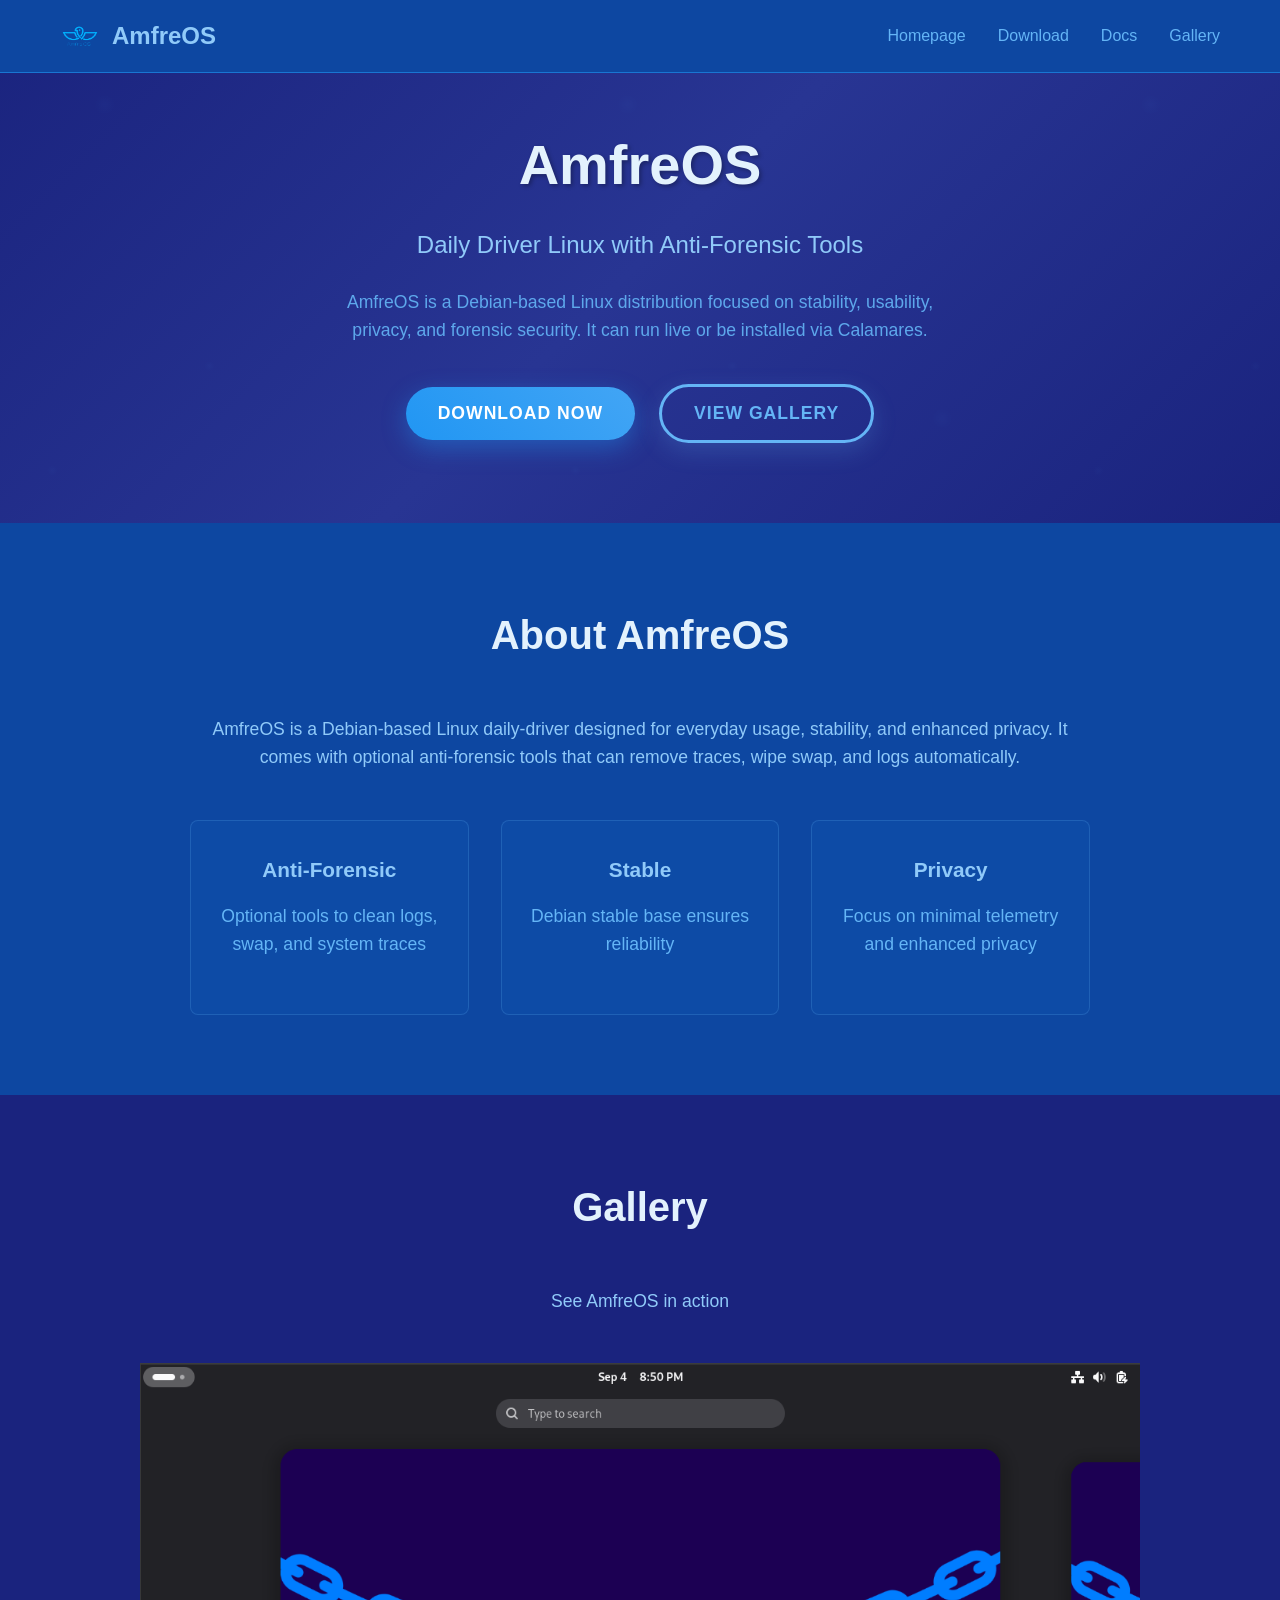
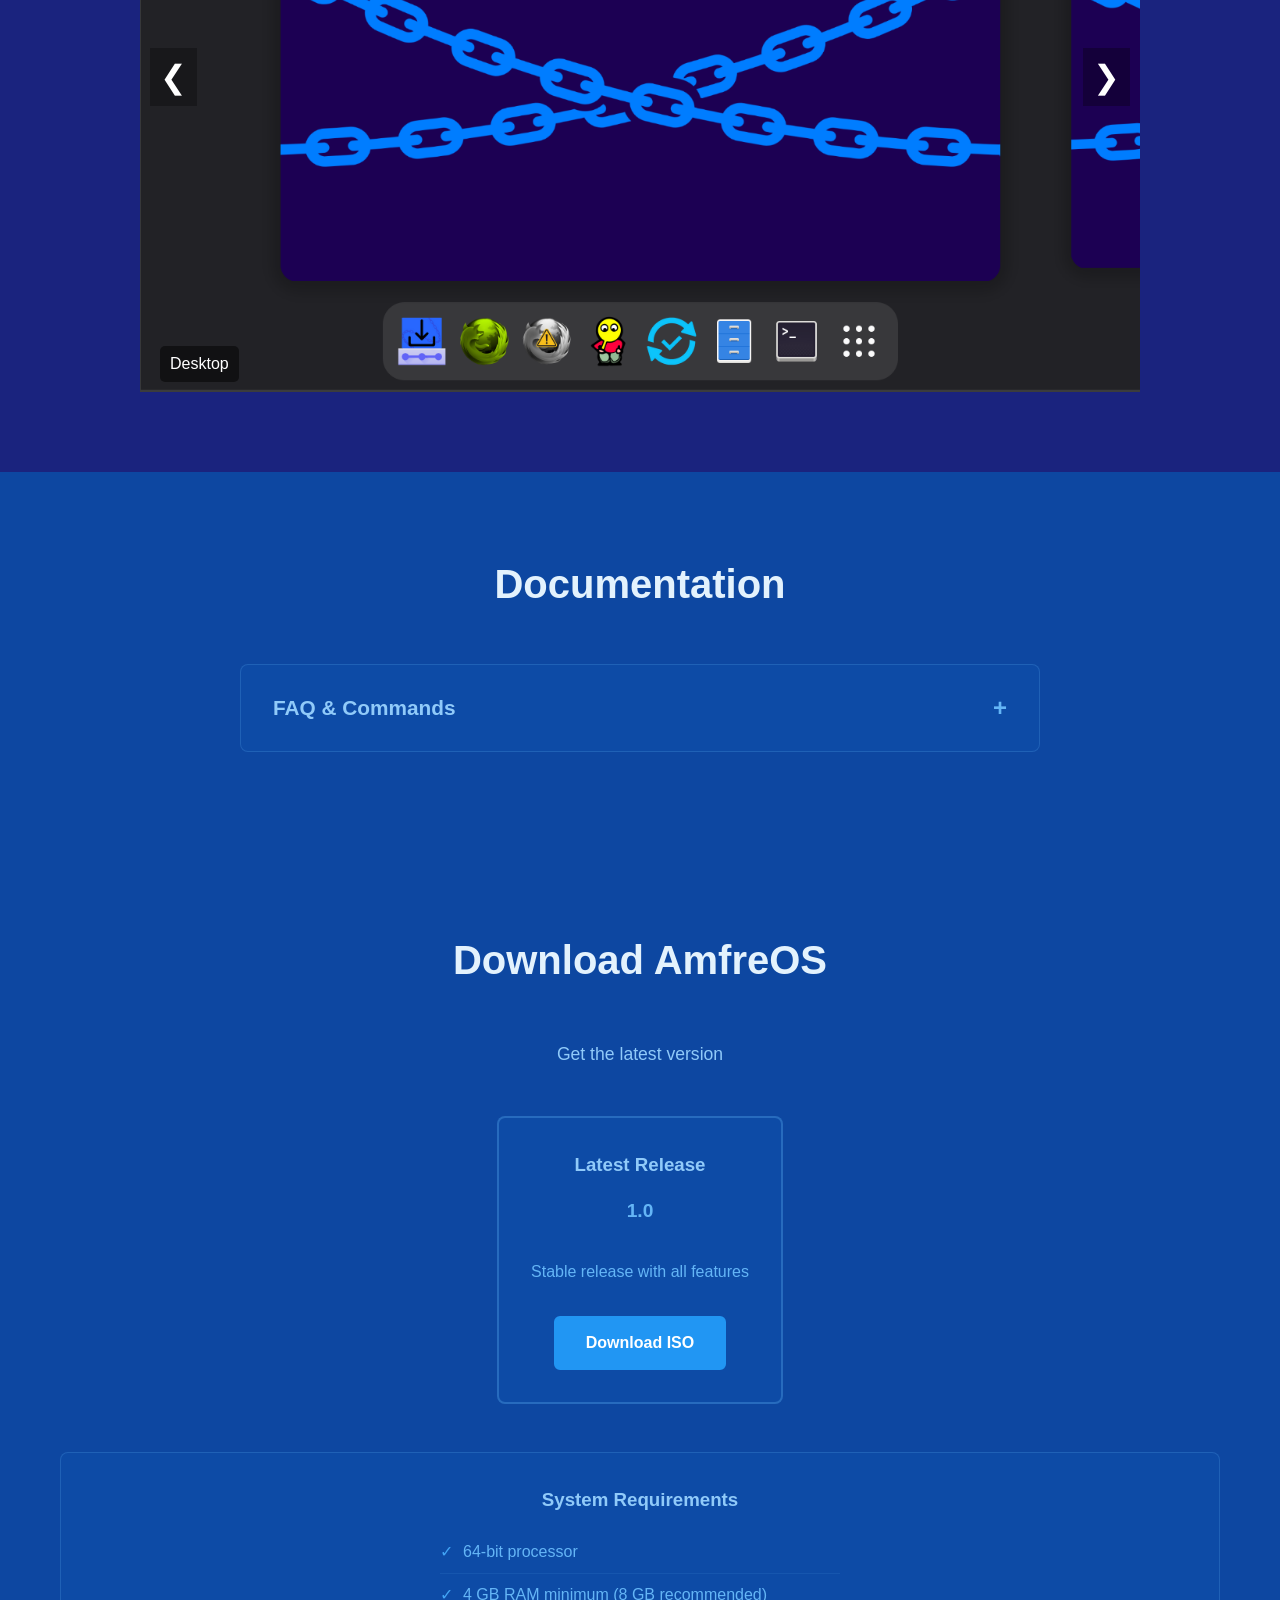
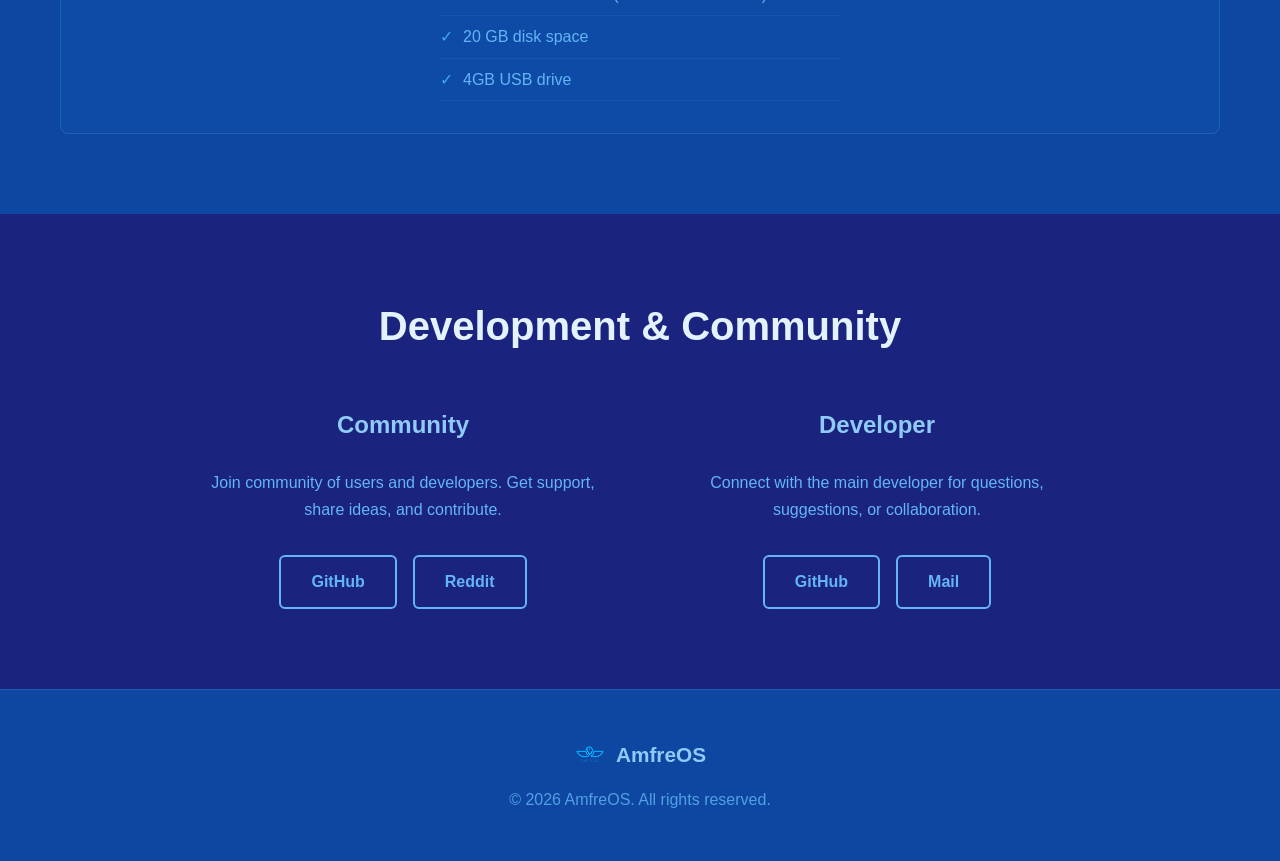
==== index.html @ 901f2a71 "Add files via upload" ====
<!DOCTYPE html>
<html lang="en">
<head>
    <meta charset="UTF-8">
    <meta name="viewport" content="width=device-width, initial-scale=1.0">
    <title>AmfreOS - Daily Driver Linux</title>
    <link rel="stylesheet" href="style.css">
    <link rel="icon" href="Assets/logo.png" type="image/png">
    <style>
        /* Slider gallery styles */
        .slider-container {
            position: relative;
            max-width: 1000px;
            margin: 0 auto;
            overflow: hidden;
        }
        .slides {
            display: flex;
            transition: transform 0.5s ease-in-out;
        }
        .slide {
            min-width: 100%;
            box-sizing: border-box;
            position: relative;
        }
        .slide img {
            width: 100%;
            display: block;
        }
        .slide-caption {
            position: absolute;
            bottom: 10px;
            left: 20px;
            color: #fff;
            background-color: rgba(0,0,0,0.5);
            padding: 5px 10px;
            border-radius: 5px;
        }
        .slider-arrow {
            position: absolute;
            top: 50%;
            transform: translateY(-50%);
            font-size: 2em;
            color: #fff;
            background-color: rgba(0,0,0,0.3);
            border: none;
            cursor: pointer;
            padding: 10px;
            z-index: 10;
        }
        .slider-arrow.left {
            left: 10px;
        }
        .slider-arrow.right {
            right: 10px;
        }

        /* Commands copy buttons */
        .command-container {
            display: flex;
            align-items: center;
            margin: 5px 0;
        }
        .command-container button {
            margin-left: 10px;
            padding: 5px 10px;
            cursor: pointer;
        }

        /* Center download button */
        .download-options {
            display: flex;
            justify-content: center;
            flex-wrap: wrap;
            gap: 20px;
        }
    </style>
</head>
<body>
    <!-- Navigation -->
    <nav class="navbar">
        <div class="nav-container">
            <div class="nav-logo">
                <img src="Assets/logo.png" alt="AmfreOS Logo">
                <span>AmfreOS</span>
            </div>
            <button class="menu-toggle" onclick="toggleMobileMenu()">
                <span></span>
                <span></span>
                <span></span>
            </button>
            <ul class="nav-menu">
                <li class="nav-item"><a href="#home" class="nav-link">Homepage</a></li>
                <li class="nav-item"><a href="#download" class="nav-link">Download</a></li>
                <li class="nav-item"><a href="#docs" class="nav-link">Docs</a></li>
                <li class="nav-item"><a href="#gallery" class="nav-link">Gallery</a></li>
            </ul>
        </div>
    </nav>

    <!-- Hero Section -->
    <section id="home" class="hero">
        <div class="container">
            <h1 class="hero-title">AmfreOS</h1>
            <p class="hero-subtitle">Daily Driver Linux with Anti-Forensic Tools</p>
            <p class="hero-description">
                AmfreOS is a Debian-based Linux distribution focused on stability, usability, privacy, and forensic security. 
                It can run live or be installed via Calamares.
            </p>
            <div class="hero-buttons">
                <button class="download-btn" onclick="scrollToSection('download')">Download Now</button>
                <button class="gallery-btn" onclick="scrollToSection('gallery')">View Gallery</button>
            </div>
        </div>
    </section>

    <!-- About Section -->
    <section id="about" class="about">
        <div class="container">
            <h2>About AmfreOS</h2>
            <div class="about-content">
                <div class="about-text">
                    <p>
                        AmfreOS is a Debian-based Linux daily-driver designed for everyday usage, stability, and enhanced privacy. 
                        It comes with optional anti-forensic tools that can remove traces, wipe swap, and logs automatically.
                    </p>
                    <div class="features">
                        <div class="feature"><h3>Anti-Forensic</h3><p>Optional tools to clean logs, swap, and system traces</p></div>
                        <div class="feature"><h3>Stable</h3><p>Debian stable base ensures reliability</p></div>
                        <div class="feature"><h3>Privacy</h3><p>Focus on minimal telemetry and enhanced privacy</p></div>
                    </div>
                </div>
            </div>
        </div>
    </section>

    <!-- Gallery Section -->
    <section id="gallery" class="gallery">
        <div class="container">
            <h2>Gallery</h2>
            <p class="gallery-description">See AmfreOS in action</p>
            <div class="slider-container">
                <div class="slides" id="slides">
                    <div class="slide"><img src="Assets/1.png" alt="Desktop"><div class="slide-caption">Desktop</div></div>
                    <div class="slide"><img src="Assets/2.png" alt="Terminal"><div class="slide-caption">Terminal</div></div>
                    <div class="slide"><img src="Assets/3.png" alt="Calamares Installer"><div class="slide-caption">Installer</div></div>
                    <div class="slide"><img src="Assets/4.png" alt="Apps"><div class="slide-caption">Applications</div></div>
                    <div class="slide"><img src="Assets/5.png" alt="Settings"><div class="slide-caption">Settings</div></div>
                </div>
                <button class="slider-arrow left" onclick="prevSlide()">&#10094;</button>
                <button class="slider-arrow right" onclick="nextSlide()">&#10095;</button>
            </div>
        </div>
    </section>

    <!-- Docs Section -->
    <section id="docs" class="docs">
        <div class="container">
            <h2>Documentation</h2>
            <div class="docs-content">
                <div class="doc-item">
                    <div class="doc-header" onclick="toggleDoc('faq')">
                        <h3>FAQ & Commands</h3>
                        <span class="doc-toggle">+</span>
                    </div>
                    <div class="doc-content" id="faq">
                        <p><strong>Q: What is AmfreOS?</strong></p>
                        <p>A: AmfreOS is a Debian-based daily-driver Linux distribution focused on stability, usability, and privacy.</p>

                        <p><strong>Q: Is AmfreOS suitable for beginners?</strong></p>
                        <p>A: Yes. It works out of the box and follows standard Debian workflows.</p>

                        <p><strong>Q: Does AmfreOS include anti-forensic tools?</strong></p>
                        <p>A: Yes, optional tools are included to clean logs, wipe swap, and reduce system traces.</p>

                        <p><strong>Q: Is AmfreOS open source?</strong></p>
                        <p>A: Yes. It is built entirely on open-source software.</p>

                        <h3>AmfreOS Commands</h3>
                        <p>Use these commands to quickly manage your system:</p>

                        <div class="command-container">
                            <code>sudo install-update</code>
                            <button onclick="copyCommand('sudo install-update')">Copy</button>
                        </div>
                        <div class="command-container">
                            <code>sudo install-change-dns</code>
                            <button onclick="copyCommand('sudo install-change-dns')">Copy</button>
                        </div>
                        <div class="command-container">
                            <code>sudo install-flatpak</code>
                            <button onclick="copyCommand('sudo install-flatpak')">Copy</button>
                        </div>
                        <div class="command-container">
                            <code>sudo install-steam</code>
                            <button onclick="copyCommand('sudo install-steam')">Copy</button>
                        </div>
                        <div class="command-container">
                            <code>sudo install-brave</code>
                            <button onclick="copyCommand('sudo install-brave')">Copy</button>
                        </div>
                        <div class="command-container">
                            <code>sudo install-vscode</code>
                            <button onclick="copyCommand('sudo install-vscode')">Copy</button>
                        </div>
                        <div class="command-container">
                            <code>sudo install-vibecoding</code>
                            <button onclick="copyCommand('sudo install-vibecoding')">Copy</button>
                        </div>
                        <div class="command-container">
                            <code>sudo install-officesuite</code>
                            <button onclick="copyCommand('sudo install-officesuite')">Copy</button>
                        </div>
                        <div class="command-container">
                            <code>sudo install-editor</code>
                            <button onclick="copyCommand('sudo install-editor')">Copy</button>
                        </div>
                        <div class="command-container">
                            <code>sudo install-producer</code>
                            <button onclick="copyCommand('sudo install-producer')">Copy</button>
                        </div>
                        <div class="command-container">
                            <code>sudo install-davinci-resolve</code>
                            <button onclick="copyCommand('sudo install-davinci-resolve')">Copy</button>
                        </div>
                        <div class="command-container">
                            <code>sudo install-printers</code>
                            <button onclick="copyCommand('sudo install-printers')">Copy</button>
                        </div>
                        <div class="command-container">
                            <code>sudo install-winff</code>
                            <button onclick="copyCommand('sudo install-winff')">Copy</button>
                        </div>
                        <div class="command-container">
                            <code>sudo install-liquorix</code>
                            <button onclick="copyCommand('sudo install-liquorix')">Copy</button>
                        </div>
                        <div class="command-container">
                            <code>sudo zram-settings</code>
                            <button onclick="copyCommand('sudo zram-settings')">Copy</button>
                        </div>
                        <div class="command-container">
                            <code>sudo install-ollama</code>
                            <button onclick="copyCommand('sudo install-ollama')">Copy</button>
                        </div>
                        <div class="command-container">
                            <code>sudo net-info</code>
                            <button onclick="copyCommand('sudo net-info')">Copy</button>
                        </div>
                        <div class="command-container">
                            <code>amfre-fetch</code>
                            <button onclick="copyCommand('amfre-fetch')">Copy</button>
                        </div>
                    </div>
                </div>
            </div>
        </div>
    </section>

    <!-- Download Section -->
    <section id="download" class="download">
        <div class="container">
            <h2>Download AmfreOS</h2>
            <p class="download-description">Get the latest version</p>
            <div class="download-options">
                <div class="download-card">
                    <h3>Latest Release</h3>
                    <p class="version">1.0</p>
                    <p>Stable release with all features</p>
                    <a href="https://sourceforge.net/projects/amfreos/" target="_blank" class="btn btn-primary">Download ISO</a>
                </div>
            </div>
            <div class="system-requirements">
                <h3>System Requirements</h3>
                <ul>
                    <li>64-bit processor</li>
                    <li>4 GB RAM minimum (8 GB recommended)</li>
                    <li>20 GB disk space</li>
                    <li>4GB USB drive</li>
                </ul>
            </div>
        </div>
    </section>

    <!-- Developer Section -->
    <section id="developer" class="developer">
        <div class="container">
            <h2>Development & Community</h2>
            <div class="dev-content">
                <div class="dev-info">
                    <h3>Community</h3>
                    <p>Join community of users and developers. Get support, share ideas, and contribute.</p>
                    <div class="dev-links">
                        <a href="https://github.com/AmfreOS" target="_blank" class="btn btn-secondary">GitHub</a>
                        <a href="https://www.reddit.com/r/linux" target="_blank" class="btn btn-secondary">Reddit</a>
                    </div>
                </div>
                <div class="dev-info">
                    <h3>Developer</h3>
                    <p>Connect with the main developer for questions, suggestions, or collaboration.</p>
                    <div class="dev-links">
                        <a href="https://github.com/root0emir" target="_blank" class="btn btn-secondary">GitHub</a>
                        <a href="mailto:root0emir@protonmail.com" class="btn btn-secondary">Mail</a>
                    </div>
                </div>
            </div>
        </div>
    </section>

    <!-- Footer -->
    <footer class="footer">
        <div class="container">
            <div class="footer-content">
                <div class="footer-logo">
                    <img src="Assets/logo.png" alt="AmfreOS Logo">
                    <span>AmfreOS</span>
                </div>
                <p>&copy; 2026 AmfreOS. All rights reserved.</p>
            </div>
        </div>
    </footer>

    <!-- Scripts -->
    <script>
        // Smooth scrolling
        function scrollToSection(sectionId) {
            const section = document.getElementById(sectionId);
            if (section) {
                const navbar = document.querySelector('.navbar');
                const navbarHeight = navbar ? navbar.offsetHeight : 80;
                const targetPosition = section.offsetTop - navbarHeight - 10;
                window.scrollTo({top: targetPosition, behavior: 'smooth'});
            }
        }

        // Mobile menu toggle
        function toggleMobileMenu() {
            const navMenu = document.querySelector('.nav-menu');
            const menuToggle = document.querySelector('.menu-toggle');
            navMenu.classList.toggle('active');
            menuToggle.classList.toggle('active');
        }

        // Documentation toggle
        function toggleDoc(docId) {
            const content = document.getElementById(docId);
            const toggle = content.previousElementSibling.querySelector('.doc-toggle');
            if (content.style.display === 'block') {
                content.style.display = 'none';
                toggle.textContent = '+';
            } else {
                content.style.display = 'block';
                toggle.textContent = '-';
            }
        }

        // Copy commands
        function copyCommand(cmd) {
            navigator.clipboard.writeText(cmd).then(() => {
                alert(`Copied: ${cmd}`);
            });
        }

        // Slider gallery
        let currentSlide = 0;
        const slides = document.getElementById('slides');
        const totalSlides = slides.children.length;

        function showSlide(index) {
            slides.style.transform = `translateX(-${index * 100}%)`;
        }
        function nextSlide() {
            currentSlide = (currentSlide + 1) % totalSlides;
            showSlide(currentSlide);
        }
        function prevSlide() {
            currentSlide = (currentSlide - 1 + totalSlides) % totalSlides;
            showSlide(currentSlide);
        }

        // Auto slide every 5s
        setInterval(nextSlide, 5000);
    </script>
</body>
</html>
---- style.css ----
/* Reset and Base Styles */
* {
    margin: 0;
    padding: 0;
    box-sizing: border-box;
}

body {
    font-family: 'Segoe UI', Tahoma, Geneva, Verdana, sans-serif;
    background-color: #1a237e;
    color: #64b5f6;
    line-height: 1.6;
    overflow-x: hidden;
}

.container {
    max-width: 1200px;
    margin: 0 auto;
    padding: 0 20px;
}

/* Navigation */
.navbar {
    background-color: #0d47a1;
    padding: 1rem 0;
    position: fixed;
    top: 0;
    width: 100%;
    z-index: 1000;
    backdrop-filter: blur(10px);
    border-bottom: 1px solid #1976d2;
}

.nav-container {
    max-width: 1200px;
    margin: 0 auto;
    display: flex;
    justify-content: space-between;
    align-items: center;
    padding: 0 20px;
}

.nav-logo {
    display: flex;
    align-items: center;
    font-size: 1.5rem;
    font-weight: 600;
    color: #90caf9;
}

.nav-logo img {
    height: 40px;
    width: 40px;
    margin-right: 12px;
}

.nav-menu {
    display: flex;
    list-style: none;
    gap: 2rem;
}

/* Mobile Menu Toggle */
.menu-toggle {
    display: none;
    flex-direction: column;
    cursor: pointer;
    background: none;
    border: none;
    padding: 5px;
}

.menu-toggle span {
    width: 25px;
    height: 3px;
    background-color: #64b5f6;
    margin: 3px 0;
    transition: 0.3s;
    border-radius: 2px;
}

.menu-toggle.active span:nth-child(1) {
    transform: rotate(-45deg) translate(-5px, 6px);
}

.menu-toggle.active span:nth-child(2) {
    opacity: 0;
}

.menu-toggle.active span:nth-child(3) {
    transform: rotate(45deg) translate(-5px, -6px);
}

.nav-link {
    color: #64b5f6;
    text-decoration: none;
    font-weight: 500;
    transition: color 0.3s ease;
    position: relative;
}

.nav-link:hover {
    color: #90caf9;
}

.nav-link::after {
    content: '';
    position: absolute;
    width: 0;
    height: 2px;
    bottom: -5px;
    left: 0;
    background-color: #42a5f5;
    transition: width 0.3s ease;
}

.nav-link:hover::after {
    width: 100%;
}

/* Hero Section */
.hero {
    background: linear-gradient(135deg, #1a237e 0%, #283593 50%, #1a237e 100%);
    padding: 120px 0 80px;
    text-align: center;
    position: relative;
}

.hero::before {
    content: '';
    position: absolute;
    top: 0;
    left: 0;
    right: 0;
    bottom: 0;
    background: url('data:image/svg+xml,<svg xmlns="http://www.w3.org/2000/svg" viewBox="0 0 100 100"><defs><radialGradient id="a"><stop offset="0%" stop-color="%2342a5f5" stop-opacity="0.1"/><stop offset="100%" stop-color="%2342a5f5" stop-opacity="0"/></radialGradient></defs><circle cx="20" cy="20" r="2" fill="url(%23a)"/><circle cx="80" cy="80" r="2" fill="url(%23a)"/><circle cx="40" cy="70" r="1" fill="url(%23a)"/><circle cx="90" cy="10" r="1" fill="url(%23a)"/><circle cx="10" cy="90" r="1" fill="url(%23a)"/></svg>');
    opacity: 0.3;
}

.hero-title {
    font-size: 3.5rem;
    font-weight: 700;
    margin-bottom: 1rem;
    color: #e3f2fd;
    text-shadow: 2px 2px 4px rgba(0,0,0,0.3);
}

.hero-subtitle {
    font-size: 1.5rem;
    font-weight: 300;
    margin-bottom: 1.5rem;
    color: #90caf9;
}

.hero-description {
    font-size: 1.1rem;
    max-width: 600px;
    margin: 0 auto 2rem;
    color: #64b5f6;
    opacity: 0.9;
}

.hero-buttons {
    display: flex;
    gap: 1.5rem;
    justify-content: center;
    align-items: center;
    margin-top: 2.5rem;
    flex-wrap: wrap;
}

/* New Hero Buttons */
.download-btn, .gallery-btn {
    display: inline-block;
    padding: 16px 32px;
    border: none;
    border-radius: 50px;
    font-size: 1.1rem;
    font-weight: 700;
    text-transform: uppercase;
    letter-spacing: 1px;
    cursor: pointer;
    transition: all 0.4s ease;
    position: relative;
    overflow: hidden;
    z-index: 1;
}

.download-btn {
    background: linear-gradient(45deg, #2196f3, #42a5f5);
    color: white;
    box-shadow: 0 8px 25px rgba(33, 150, 243, 0.4);
}

.download-btn::before {
    content: '';
    position: absolute;
    top: 0;
    left: -100%;
    width: 100%;
    height: 100%;
    background: linear-gradient(45deg, #1976d2, #2196f3);
    transition: left 0.4s ease;
    z-index: -1;
}

.download-btn:hover {
    transform: translateY(-4px);
    box-shadow: 0 12px 35px rgba(33, 150, 243, 0.6);
}

.download-btn:hover::before {
    left: 0;
}

.gallery-btn {
    background: transparent;
    color: #64b5f6;
    border: 3px solid #64b5f6;
    box-shadow: 0 8px 25px rgba(100, 181, 246, 0.2);
}

.gallery-btn::before {
    content: '';
    position: absolute;
    top: 0;
    left: -100%;
    width: 100%;
    height: 100%;
    background: #64b5f6;
    transition: left 0.4s ease;
    z-index: -1;
}

.gallery-btn:hover {
    color: #1a237e;
    transform: translateY(-4px);
    box-shadow: 0 12px 35px rgba(100, 181, 246, 0.4);
}

.gallery-btn:hover::before {
    left: 0;
}

/* Old button styles for other sections */
.btn {
    display: inline-block;
    padding: 12px 30px;
    text-decoration: none;
    border-radius: 6px;
    font-weight: 600;
    transition: all 0.3s ease;
    border: 2px solid transparent;
    cursor: pointer;
}

.btn-primary {
    background-color: #2196f3;
    color: white;
    border-color: #2196f3;
}

.btn-primary:hover {
    background-color: #1976d2;
    border-color: #1976d2;
    transform: translateY(-2px);
    box-shadow: 0 5px 15px rgba(33, 150, 243, 0.3);
}

.btn-secondary {
    background-color: transparent;
    color: #64b5f6;
    border-color: #64b5f6;
}

.btn-secondary:hover {
    background-color: #64b5f6;
    color: #1a237e;
    transform: translateY(-2px);
    box-shadow: 0 5px 15px rgba(100, 181, 246, 0.3);
}

/* Sections */
section {
    padding: 80px 0;
}

h2 {
    font-size: 2.5rem;
    text-align: center;
    margin-bottom: 3rem;
    color: #e3f2fd;
}

/* About Section */
.about {
    background-color: #0d47a1;
}

.about-content {
    max-width: 900px;
    margin: 0 auto;
}

.about-text p {
    font-size: 1.1rem;
    margin-bottom: 1.5rem;
    text-align: center;
    color: #90caf9;
}

.features {
    display: grid;
    grid-template-columns: repeat(auto-fit, minmax(250px, 1fr));
    gap: 2rem;
    margin-top: 3rem;
}

.feature {
    text-align: center;
    padding: 2rem 1rem;
    background-color: rgba(25, 118, 210, 0.1);
    border-radius: 8px;
    border: 1px solid rgba(100, 181, 246, 0.2);
}

.feature h3 {
    font-size: 1.3rem;
    margin-bottom: 1rem;
    color: #90caf9;
}

.feature p {
    color: #64b5f6;
}

/* Docs Section */
.docs {
    background-color: #0d47a1;
}

.docs-content {
    max-width: 800px;
    margin: 0 auto;
}

.doc-item {
    margin-bottom: 1rem;
    background-color: rgba(25, 118, 210, 0.1);
    border-radius: 8px;
    border: 1px solid rgba(100, 181, 246, 0.2);
    overflow: hidden;
}

.doc-header {
    display: flex;
    justify-content: space-between;
    align-items: center;
    padding: 1.5rem 2rem;
    cursor: pointer;
    transition: background-color 0.3s ease;
}

.doc-header:hover {
    background-color: rgba(25, 118, 210, 0.2);
}

.doc-header h3 {
    margin: 0;
    color: #90caf9;
    font-size: 1.3rem;
}

.doc-toggle {
    font-size: 1.5rem;
    color: #64b5f6;
    font-weight: bold;
    transition: transform 0.3s ease;
}

.doc-content {
    display: none;
    padding: 0 2rem 2rem 2rem;
    color: #64b5f6;
    line-height: 1.7;
}

.doc-content p {
    margin-bottom: 1rem;
}

.doc-content ul, .doc-content ol {
    margin: 1rem 0;
    padding-left: 2rem;
}

.doc-content li {
    margin-bottom: 0.5rem;
    color: #90caf9;
}

.doc-content strong {
    color: #e3f2fd;
}

/* Gallery Section */
.gallery {
    background-color: #1a237e;
}

.gallery-description {
    text-align: center;
    font-size: 1.1rem;
    color: #90caf9;
    margin-bottom: 3rem;
}

.gallery-grid {
    display: grid;
    grid-template-columns: repeat(auto-fit, minmax(300px, 1fr));
    gap: 2rem;
    max-width: 1000px;
    margin: 0 auto;
}

.gallery-item {
    position: relative;
    border-radius: 8px;
    overflow: hidden;
    cursor: pointer;
    transition: transform 0.3s ease;
    background-color: #0d47a1;
    border: 2px solid rgba(100, 181, 246, 0.3);
}

.gallery-item:hover {
    transform: translateY(-5px);
    box-shadow: 0 10px 30px rgba(66, 165, 245, 0.3);
}

.gallery-item img {
    width: 100%;
    height: 200px;
    object-fit: cover;
    transition: transform 0.3s ease;
}

.gallery-item:hover img {
    transform: scale(1.05);
}

.gallery-overlay {
    position: absolute;
    bottom: 0;
    left: 0;
    right: 0;
    background: linear-gradient(transparent, rgba(26, 35, 126, 0.9));
    color: #e3f2fd;
    padding: 20px;
    transform: translateY(100%);
    transition: transform 0.3s ease;
}

.gallery-item:hover .gallery-overlay {
    transform: translateY(0);
}

.gallery-placeholder {
    display: flex;
    align-items: center;
    justify-content: center;
    height: 200px;
    background: linear-gradient(135deg, #0d47a1, #1976d2);
    border: 2px dashed rgba(100, 181, 246, 0.5);
}

.placeholder-content {
    text-align: center;
    color: #90caf9;
}

.placeholder-content span {
    font-size: 3rem;
    font-weight: 300;
    display: block;
    margin-bottom: 0.5rem;
}

/* Download Section */
.download {
    background-color: #0d47a1;
}

.download-description {
    text-align: center;
    font-size: 1.1rem;
    color: #90caf9;
    margin-bottom: 3rem;
}

.download-options {
    display: grid;
    grid-template-columns: repeat(auto-fit, minmax(300px, 1fr));
    gap: 2rem;
    margin-bottom: 3rem;
}

.download-card {
    background-color: rgba(25, 118, 210, 0.1);
    padding: 2rem;
    border-radius: 8px;
    text-align: center;
    border: 2px solid rgba(100, 181, 246, 0.3);
    transition: transform 0.3s ease;
}

.download-card:hover {
    transform: translateY(-5px);
    border-color: rgba(100, 181, 246, 0.6);
}

.download-card h3 {
    color: #90caf9;
    margin-bottom: 1rem;
}

.version {
    font-size: 1.2rem;
    font-weight: 600;
    color: #42a5f5;
    margin-bottom: 1rem;
}

.download-card p {
    color: #64b5f6;
    margin-bottom: 2rem;
}

.system-requirements {
    background-color: rgba(25, 118, 210, 0.1);
    padding: 2rem;
    border-radius: 8px;
    border: 1px solid rgba(100, 181, 246, 0.2);
}

.system-requirements h3 {
    color: #90caf9;
    margin-bottom: 1rem;
    text-align: center;
}

.system-requirements ul {
    list-style: none;
    max-width: 400px;
    margin: 0 auto;
}

.system-requirements li {
    color: #64b5f6;
    padding: 0.5rem 0;
    border-bottom: 1px solid rgba(100, 181, 246, 0.1);
}

.system-requirements li:before {
    content: '✓';
    color: #42a5f5;
    margin-right: 10px;
}

/* Developer Section */
.developer {
    background-color: #1a237e;
}

.dev-content {
    display: grid;
    grid-template-columns: repeat(auto-fit, minmax(400px, 1fr));
    gap: 3rem;
    max-width: 900px;
    margin: 0 auto;
}

.dev-info {
    text-align: center;
}

.dev-info h3 {
    color: #90caf9;
    margin-bottom: 1.5rem;
    font-size: 1.5rem;
}

.dev-info p {
    color: #64b5f6;
    margin-bottom: 2rem;
    line-height: 1.7;
}

.dev-links {
    display: flex;
    gap: 1rem;
    justify-content: center;
}

/* Footer */
.footer {
    background-color: #0d47a1;
    padding: 3rem 0;
    border-top: 1px solid rgba(100, 181, 246, 0.2);
}

.footer-content {
    text-align: center;
}

.footer-logo {
    display: flex;
    align-items: center;
    justify-content: center;
    font-size: 1.3rem;
    font-weight: 600;
    color: #90caf9;
    margin-bottom: 1rem;
}

.footer-logo img {
    height: 32px;
    width: 32px;
    margin-right: 10px;
}

.footer p {
    color: #64b5f6;
    opacity: 0.8;
}

/* Modal */
.modal {
    display: none;
    position: fixed;
    z-index: 2000;
    left: 0;
    top: 0;
    width: 100%;
    height: 100%;
    background-color: rgba(26, 35, 126, 0.9);
    backdrop-filter: blur(5px);
}

.modal-content {
    display: block;
    margin: auto;
    max-width: 90%;
    max-height: 80%;
    margin-top: 5%;
    border-radius: 8px;
    box-shadow: 0 20px 60px rgba(0, 0, 0, 0.5);
}

.modal-close {
    position: absolute;
    top: 20px;
    right: 40px;
    color: #e3f2fd;
    font-size: 40px;
    font-weight: bold;
    cursor: pointer;
    z-index: 2001;
}

.modal-close:hover {
    color: #90caf9;
}

.modal-caption {
    text-align: center;
    color: #90caf9;
    padding: 20px;
    font-size: 1.2rem;
}

/* Enhanced Mobile Responsiveness */
@media (max-width: 768px) {
    /* Navigation */
    .menu-toggle {
        display: flex;
    }
    
    .nav-menu {
        position: fixed;
        top: 80px;
        left: -100%;
        width: 100%;
        height: calc(100vh - 80px);
        background-color: rgba(13, 71, 161, 0.98);
        backdrop-filter: blur(10px);
        flex-direction: column;
        justify-content: flex-start;
        align-items: center;
        padding-top: 50px;
        transition: left 0.3s ease;
        z-index: 999;
    }
    
    .nav-menu.active {
        left: 0;
    }
    
    .nav-item {
        margin: 1rem 0;
    }
    
    .nav-link {
        font-size: 1.2rem;
        padding: 1rem 2rem;
        display: block;
        text-align: center;
    }
    
    /* Hero Section */
    .hero {
        padding: 100px 0 60px;
    }
    
    .hero-title {
        font-size: 2.2rem;
        margin-bottom: 0.8rem;
    }
    
    .hero-subtitle {
        font-size: 1.1rem;
        margin-bottom: 1.2rem;
    }
    
    .hero-description {
        font-size: 1rem;
        padding: 0 10px;
        margin-bottom: 1.5rem;
    }
    
    .hero-buttons {
        flex-direction: column;
        gap: 1.2rem;
        align-items: center;
        padding: 0 20px;
    }
    
    .download-btn, .gallery-btn {
        width: 100%;
        max-width: 280px;
        padding: 18px 24px;
        font-size: 1rem;
    }
    
    /* Sections */
    section {
        padding: 60px 0;
    }
    
    h2 {
        font-size: 2rem;
        margin-bottom: 2rem;
    }
    
    .container {
        padding: 0 15px;
    }
    
    /* About Section */
    .about-text p {
        font-size: 1rem;
        text-align: left;
        margin-bottom: 1.2rem;
    }
    
    .features {
        grid-template-columns: 1fr;
        gap: 1.5rem;
        margin-top: 2rem;
    }
    
    .feature {
        padding: 1.5rem 1rem;
    }
    
    /* Gallery */
    .gallery-grid {
        grid-template-columns: 1fr;
        gap: 1.5rem;
    }
    
    .gallery-item img {
        height: 180px;
    }
    
    /* Docs */
    .doc-header {
        padding: 1.2rem 1.5rem;
    }
    
    .doc-content {
        padding: 0 1.5rem 1.5rem 1.5rem;
        font-size: 0.95rem;
    }
    
    /* Download */
    .download-options {
        grid-template-columns: 1fr;
        gap: 1.5rem;
    }
    
    .download-card {
        padding: 1.5rem;
    }
    
    .system-requirements {
        padding: 1.5rem;
    }
    
    /* Developer */
    .dev-content {
        grid-template-columns: 1fr;
        gap: 2rem;
    }
    
    .dev-links {
        flex-direction: column;
        align-items: center;
        gap: 0.8rem;
    }
    
    .dev-links .btn {
        width: 200px;
        text-align: center;
    }
    
    /* Modal */
    .modal-content {
        max-width: 95%;
        max-height: 70%;
        margin-top: 10%;
    }
    
    .modal-close {
        top: 10px;
        right: 20px;
        font-size: 30px;
    }
}

/* Extra small devices */
@media (max-width: 480px) {
    .hero-title {
        font-size: 1.8rem;
    }
    
    .hero-subtitle {
        font-size: 1rem;
    }
    
    .download-btn, .gallery-btn {
        padding: 16px 20px;
        font-size: 0.9rem;
    }
    
    h2 {
        font-size: 1.7rem;
    }
    
    .nav-logo {
        font-size: 1.2rem;
    }
    
    .nav-logo img {
        height: 32px;
        width: 32px;
    }
}

/* Smooth animations */
html {
    scroll-behavior: smooth;
}

/* Loading animation for images */
img {
    transition: opacity 0.3s ease;
}

/* Custom scrollbar */
::-webkit-scrollbar {
    width: 8px;
}

::-webkit-scrollbar-track {
    background: #0d47a1;
}

::-webkit-scrollbar-thumb {
    background: #42a5f5;
    border-radius: 4px;
}

::-webkit-scrollbar-thumb:hover {
    background: #1976d2;
}
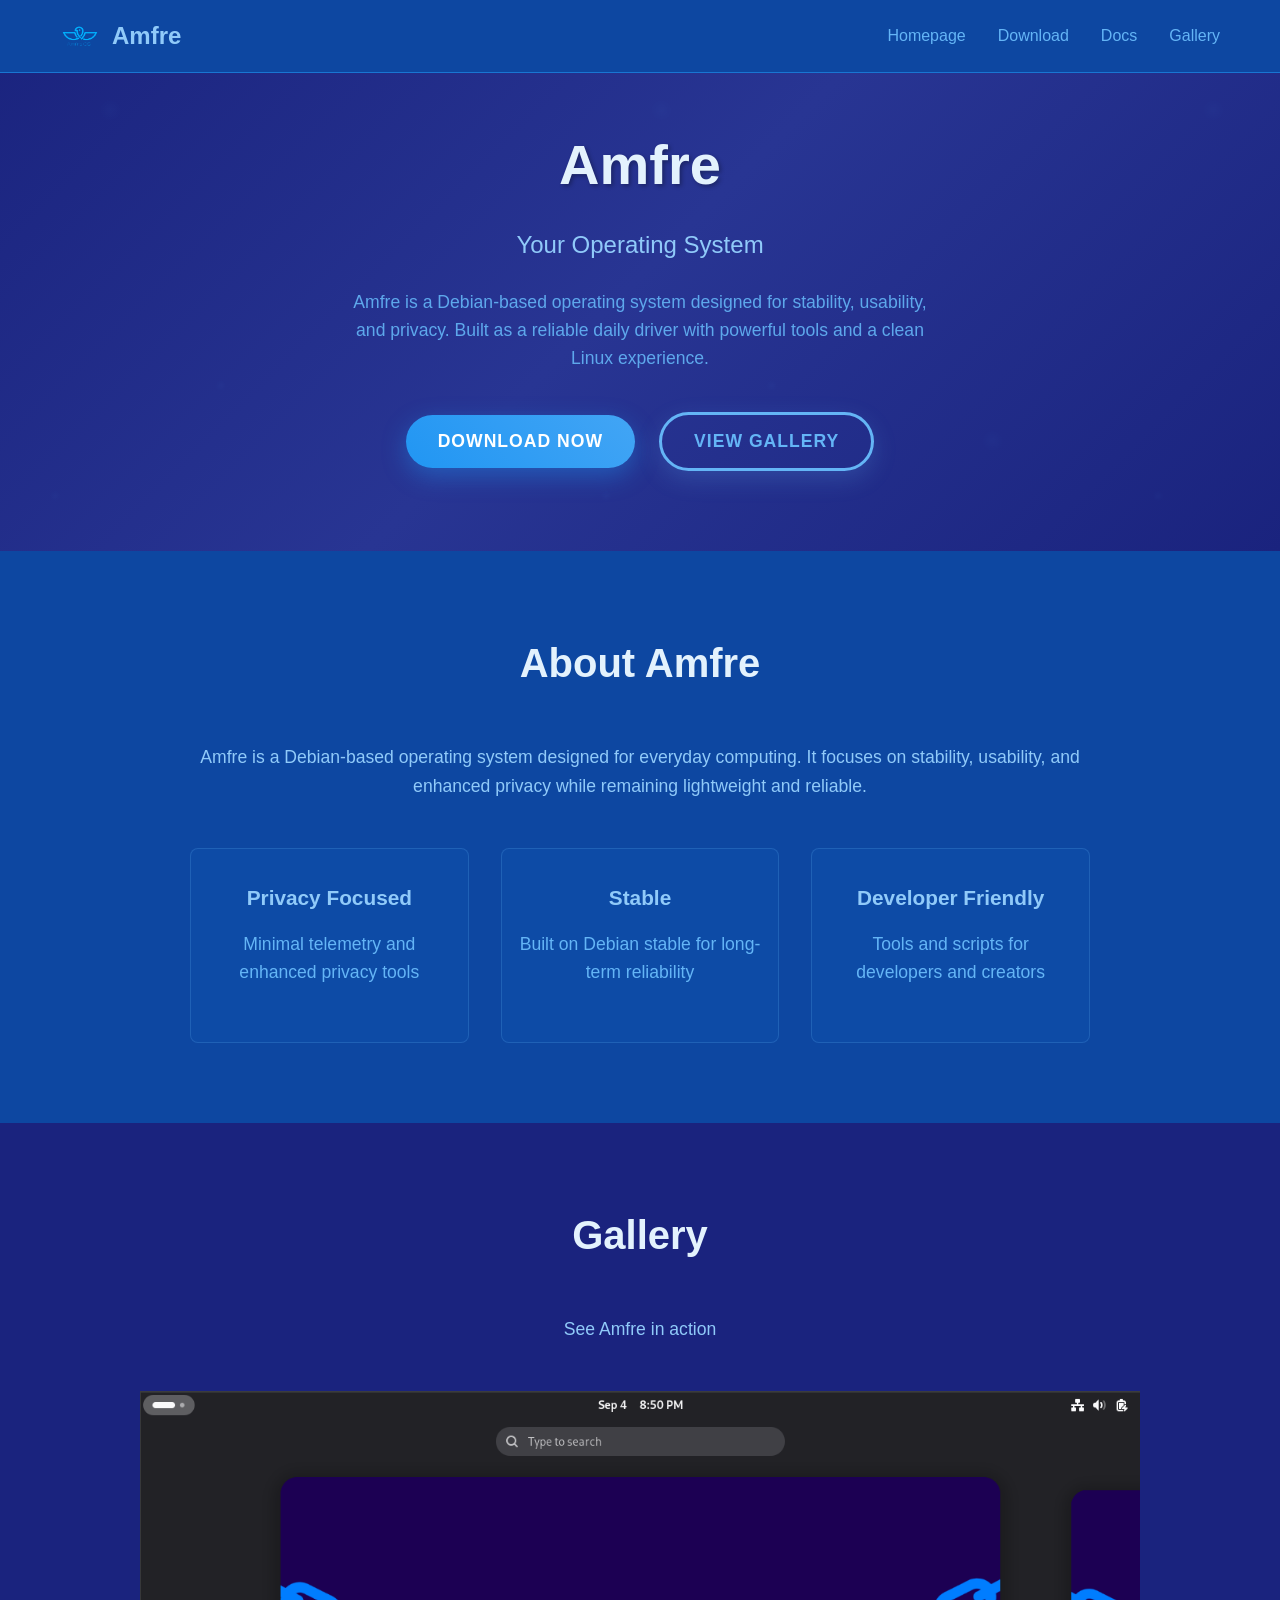
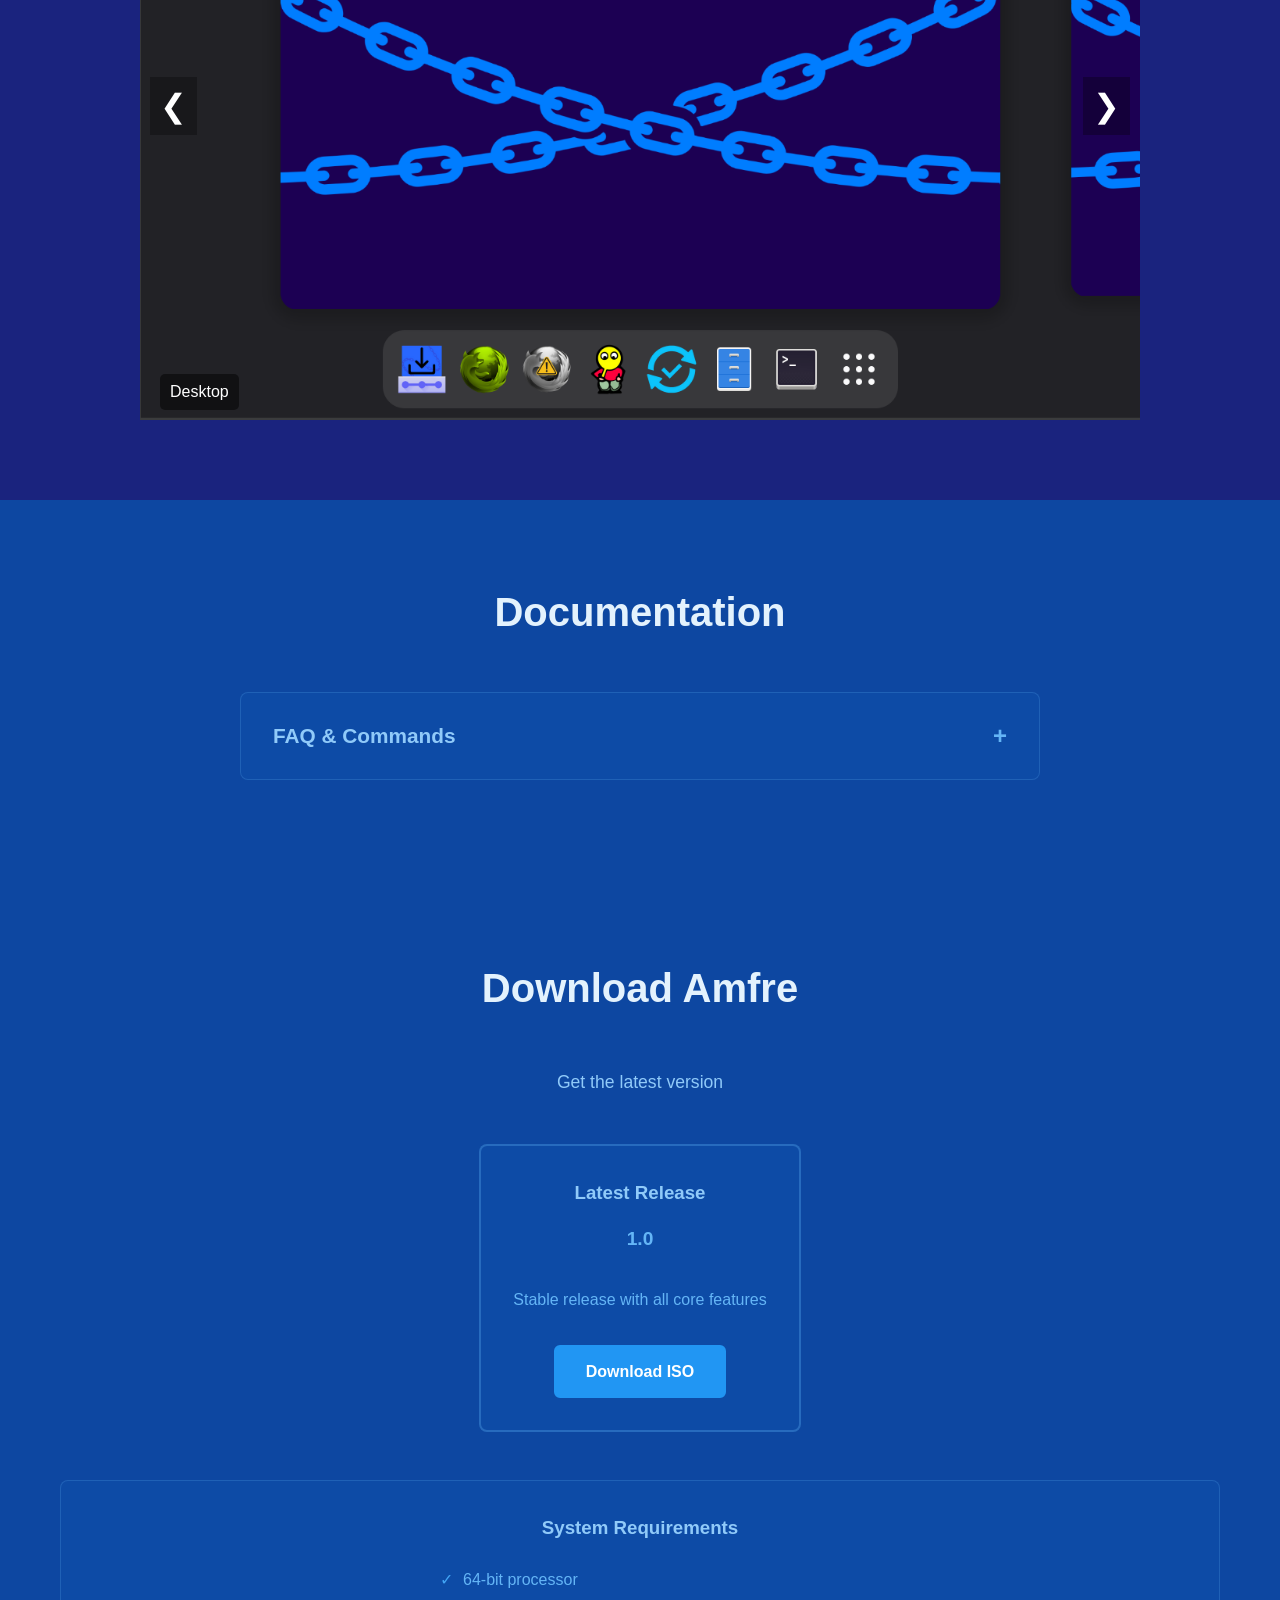
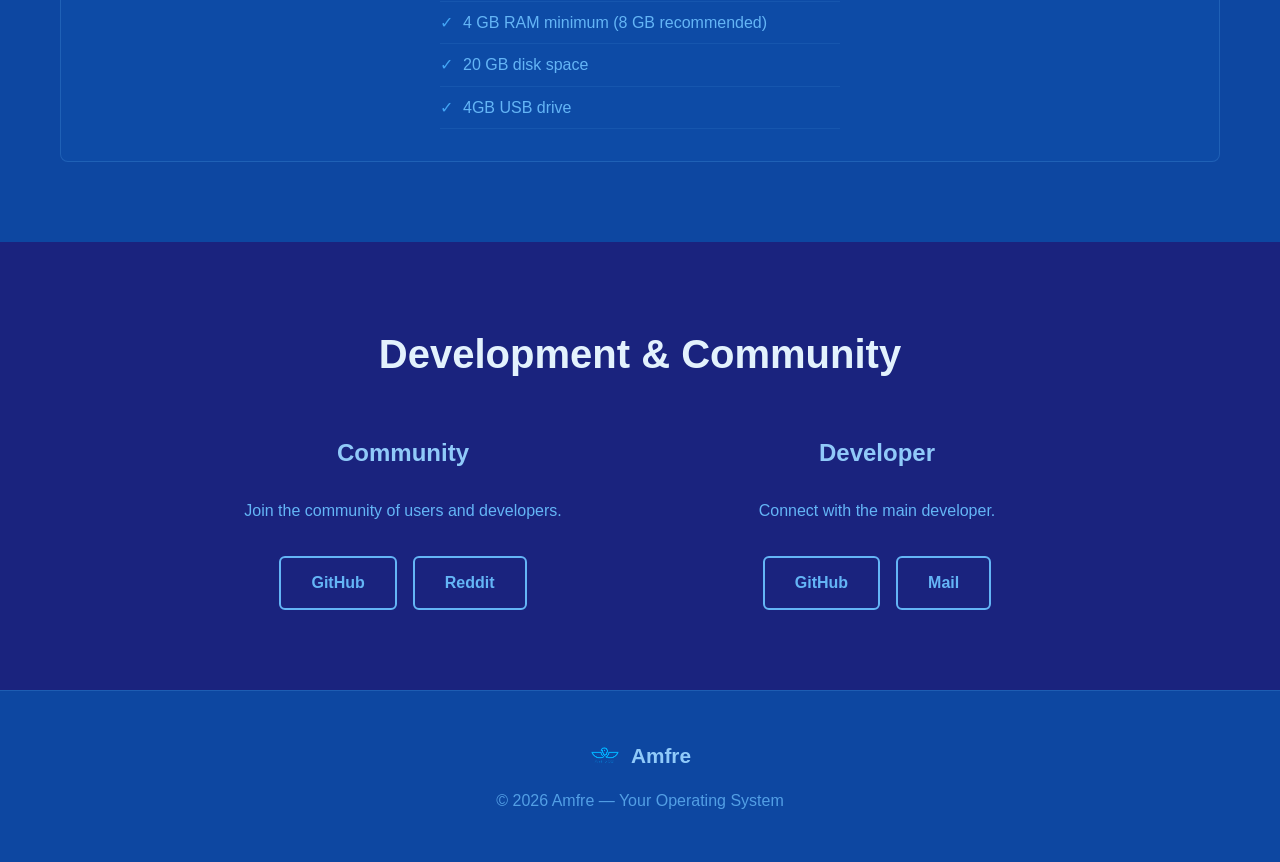
==== commit 8b6ebc04: "Update index.html" ====
--- a/index.html
+++ b/index.html
@@ -1,386 +1,542 @@
 <!DOCTYPE html>
+
 <html lang="en">
 <head>
-    <meta charset="UTF-8">
-    <meta name="viewport" content="width=device-width, initial-scale=1.0">
-    <title>AmfreOS - Daily Driver Linux</title>
-    <link rel="stylesheet" href="style.css">
-    <link rel="icon" href="Assets/logo.png" type="image/png">
-    <style>
-        /* Slider gallery styles */
-        .slider-container {
-            position: relative;
-            max-width: 1000px;
-            margin: 0 auto;
-            overflow: hidden;
-        }
-        .slides {
-            display: flex;
-            transition: transform 0.5s ease-in-out;
-        }
-        .slide {
-            min-width: 100%;
-            box-sizing: border-box;
-            position: relative;
-        }
-        .slide img {
-            width: 100%;
-            display: block;
-        }
-        .slide-caption {
-            position: absolute;
-            bottom: 10px;
-            left: 20px;
-            color: #fff;
-            background-color: rgba(0,0,0,0.5);
-            padding: 5px 10px;
-            border-radius: 5px;
-        }
-        .slider-arrow {
-            position: absolute;
-            top: 50%;
-            transform: translateY(-50%);
-            font-size: 2em;
-            color: #fff;
-            background-color: rgba(0,0,0,0.3);
-            border: none;
-            cursor: pointer;
-            padding: 10px;
-            z-index: 10;
-        }
-        .slider-arrow.left {
-            left: 10px;
-        }
-        .slider-arrow.right {
-            right: 10px;
-        }
-
-        /* Commands copy buttons */
-        .command-container {
-            display: flex;
-            align-items: center;
-            margin: 5px 0;
-        }
-        .command-container button {
-            margin-left: 10px;
-            padding: 5px 10px;
-            cursor: pointer;
-        }
-
-        /* Center download button */
-        .download-options {
-            display: flex;
-            justify-content: center;
-            flex-wrap: wrap;
-            gap: 20px;
-        }
-    </style>
+<meta charset="UTF-8">
+<meta name="viewport" content="width=device-width, initial-scale=1.0">
+
+<title>Amfre - Your Operating System</title>
+
+<link rel="stylesheet" href="style.css">
+<link rel="icon" href="Assets/logo.png" type="image/png">
+
+<style>
+
+.slider-container{
+position:relative;
+max-width:1000px;
+margin:0 auto;
+overflow:hidden;
+}
+
+.slides{
+display:flex;
+transition:transform 0.5s ease-in-out;
+}
+
+.slide{
+min-width:100%;
+position:relative;
+}
+
+.slide img{
+width:100%;
+display:block;
+}
+
+.slide-caption{
+position:absolute;
+bottom:10px;
+left:20px;
+color:#fff;
+background:rgba(0,0,0,0.5);
+padding:5px 10px;
+border-radius:5px;
+}
+
+.slider-arrow{
+position:absolute;
+top:50%;
+transform:translateY(-50%);
+font-size:2em;
+color:#fff;
+background:rgba(0,0,0,0.3);
+border:none;
+cursor:pointer;
+padding:10px;
+z-index:10;
+}
+
+.slider-arrow.left{left:10px;}
+.slider-arrow.right{right:10px;}
+
+.command-container{
+display:flex;
+align-items:center;
+margin:5px 0;
+}
+
+.command-container button{
+margin-left:10px;
+padding:5px 10px;
+cursor:pointer;
+}
+
+.download-options{
+display:flex;
+justify-content:center;
+flex-wrap:wrap;
+gap:20px;
+}
+
+</style>
+
 </head>
+
 <body>
-    <!-- Navigation -->
-    <nav class="navbar">
-        <div class="nav-container">
-            <div class="nav-logo">
-                <img src="Assets/logo.png" alt="AmfreOS Logo">
-                <span>AmfreOS</span>
-            </div>
-            <button class="menu-toggle" onclick="toggleMobileMenu()">
-                <span></span>
-                <span></span>
-                <span></span>
-            </button>
-            <ul class="nav-menu">
-                <li class="nav-item"><a href="#home" class="nav-link">Homepage</a></li>
-                <li class="nav-item"><a href="#download" class="nav-link">Download</a></li>
-                <li class="nav-item"><a href="#docs" class="nav-link">Docs</a></li>
-                <li class="nav-item"><a href="#gallery" class="nav-link">Gallery</a></li>
-            </ul>
-        </div>
-    </nav>
-
-    <!-- Hero Section -->
-    <section id="home" class="hero">
-        <div class="container">
-            <h1 class="hero-title">AmfreOS</h1>
-            <p class="hero-subtitle">Daily Driver Linux with Anti-Forensic Tools</p>
-            <p class="hero-description">
-                AmfreOS is a Debian-based Linux distribution focused on stability, usability, privacy, and forensic security. 
-                It can run live or be installed via Calamares.
-            </p>
-            <div class="hero-buttons">
-                <button class="download-btn" onclick="scrollToSection('download')">Download Now</button>
-                <button class="gallery-btn" onclick="scrollToSection('gallery')">View Gallery</button>
-            </div>
-        </div>
-    </section>
-
-    <!-- About Section -->
-    <section id="about" class="about">
-        <div class="container">
-            <h2>About AmfreOS</h2>
-            <div class="about-content">
-                <div class="about-text">
-                    <p>
-                        AmfreOS is a Debian-based Linux daily-driver designed for everyday usage, stability, and enhanced privacy. 
-                        It comes with optional anti-forensic tools that can remove traces, wipe swap, and logs automatically.
-                    </p>
-                    <div class="features">
-                        <div class="feature"><h3>Anti-Forensic</h3><p>Optional tools to clean logs, swap, and system traces</p></div>
-                        <div class="feature"><h3>Stable</h3><p>Debian stable base ensures reliability</p></div>
-                        <div class="feature"><h3>Privacy</h3><p>Focus on minimal telemetry and enhanced privacy</p></div>
-                    </div>
-                </div>
-            </div>
-        </div>
-    </section>
-
-    <!-- Gallery Section -->
-    <section id="gallery" class="gallery">
-        <div class="container">
-            <h2>Gallery</h2>
-            <p class="gallery-description">See AmfreOS in action</p>
-            <div class="slider-container">
-                <div class="slides" id="slides">
-                    <div class="slide"><img src="Assets/1.png" alt="Desktop"><div class="slide-caption">Desktop</div></div>
-                    <div class="slide"><img src="Assets/2.png" alt="Terminal"><div class="slide-caption">Terminal</div></div>
-                    <div class="slide"><img src="Assets/3.png" alt="Calamares Installer"><div class="slide-caption">Installer</div></div>
-                    <div class="slide"><img src="Assets/4.png" alt="Apps"><div class="slide-caption">Applications</div></div>
-                    <div class="slide"><img src="Assets/5.png" alt="Settings"><div class="slide-caption">Settings</div></div>
-                </div>
-                <button class="slider-arrow left" onclick="prevSlide()">&#10094;</button>
-                <button class="slider-arrow right" onclick="nextSlide()">&#10095;</button>
-            </div>
-        </div>
-    </section>
-
-    <!-- Docs Section -->
-    <section id="docs" class="docs">
-        <div class="container">
-            <h2>Documentation</h2>
-            <div class="docs-content">
-                <div class="doc-item">
-                    <div class="doc-header" onclick="toggleDoc('faq')">
-                        <h3>FAQ & Commands</h3>
-                        <span class="doc-toggle">+</span>
-                    </div>
-                    <div class="doc-content" id="faq">
-                        <p><strong>Q: What is AmfreOS?</strong></p>
-                        <p>A: AmfreOS is a Debian-based daily-driver Linux distribution focused on stability, usability, and privacy.</p>
-
-                        <p><strong>Q: Is AmfreOS suitable for beginners?</strong></p>
-                        <p>A: Yes. It works out of the box and follows standard Debian workflows.</p>
-
-                        <p><strong>Q: Does AmfreOS include anti-forensic tools?</strong></p>
-                        <p>A: Yes, optional tools are included to clean logs, wipe swap, and reduce system traces.</p>
-
-                        <p><strong>Q: Is AmfreOS open source?</strong></p>
-                        <p>A: Yes. It is built entirely on open-source software.</p>
-
-                        <h3>AmfreOS Commands</h3>
-                        <p>Use these commands to quickly manage your system:</p>
-
-                        <div class="command-container">
-                            <code>sudo install-update</code>
-                            <button onclick="copyCommand('sudo install-update')">Copy</button>
-                        </div>
-                        <div class="command-container">
-                            <code>sudo install-change-dns</code>
-                            <button onclick="copyCommand('sudo install-change-dns')">Copy</button>
-                        </div>
-                        <div class="command-container">
-                            <code>sudo install-flatpak</code>
-                            <button onclick="copyCommand('sudo install-flatpak')">Copy</button>
-                        </div>
-                        <div class="command-container">
-                            <code>sudo install-steam</code>
-                            <button onclick="copyCommand('sudo install-steam')">Copy</button>
-                        </div>
-                        <div class="command-container">
-                            <code>sudo install-brave</code>
-                            <button onclick="copyCommand('sudo install-brave')">Copy</button>
-                        </div>
-                        <div class="command-container">
-                            <code>sudo install-vscode</code>
-                            <button onclick="copyCommand('sudo install-vscode')">Copy</button>
-                        </div>
-                        <div class="command-container">
-                            <code>sudo install-vibecoding</code>
-                            <button onclick="copyCommand('sudo install-vibecoding')">Copy</button>
-                        </div>
-                        <div class="command-container">
-                            <code>sudo install-officesuite</code>
-                            <button onclick="copyCommand('sudo install-officesuite')">Copy</button>
-                        </div>
-                        <div class="command-container">
-                            <code>sudo install-editor</code>
-                            <button onclick="copyCommand('sudo install-editor')">Copy</button>
-                        </div>
-                        <div class="command-container">
-                            <code>sudo install-producer</code>
-                            <button onclick="copyCommand('sudo install-producer')">Copy</button>
-                        </div>
-                        <div class="command-container">
-                            <code>sudo install-davinci-resolve</code>
-                            <button onclick="copyCommand('sudo install-davinci-resolve')">Copy</button>
-                        </div>
-                        <div class="command-container">
-                            <code>sudo install-printers</code>
-                            <button onclick="copyCommand('sudo install-printers')">Copy</button>
-                        </div>
-                        <div class="command-container">
-                            <code>sudo install-winff</code>
-                            <button onclick="copyCommand('sudo install-winff')">Copy</button>
-                        </div>
-                        <div class="command-container">
-                            <code>sudo install-liquorix</code>
-                            <button onclick="copyCommand('sudo install-liquorix')">Copy</button>
-                        </div>
-                        <div class="command-container">
-                            <code>sudo zram-settings</code>
-                            <button onclick="copyCommand('sudo zram-settings')">Copy</button>
-                        </div>
-                        <div class="command-container">
-                            <code>sudo install-ollama</code>
-                            <button onclick="copyCommand('sudo install-ollama')">Copy</button>
-                        </div>
-                        <div class="command-container">
-                            <code>sudo net-info</code>
-                            <button onclick="copyCommand('sudo net-info')">Copy</button>
-                        </div>
-                        <div class="command-container">
-                            <code>amfre-fetch</code>
-                            <button onclick="copyCommand('amfre-fetch')">Copy</button>
-                        </div>
-                    </div>
-                </div>
-            </div>
-        </div>
-    </section>
-
-    <!-- Download Section -->
-    <section id="download" class="download">
-        <div class="container">
-            <h2>Download AmfreOS</h2>
-            <p class="download-description">Get the latest version</p>
-            <div class="download-options">
-                <div class="download-card">
-                    <h3>Latest Release</h3>
-                    <p class="version">1.0</p>
-                    <p>Stable release with all features</p>
-                    <a href="https://sourceforge.net/projects/amfreos/" target="_blank" class="btn btn-primary">Download ISO</a>
-                </div>
-            </div>
-            <div class="system-requirements">
-                <h3>System Requirements</h3>
-                <ul>
-                    <li>64-bit processor</li>
-                    <li>4 GB RAM minimum (8 GB recommended)</li>
-                    <li>20 GB disk space</li>
-                    <li>4GB USB drive</li>
-                </ul>
-            </div>
-        </div>
-    </section>
-
-    <!-- Developer Section -->
-    <section id="developer" class="developer">
-        <div class="container">
-            <h2>Development & Community</h2>
-            <div class="dev-content">
-                <div class="dev-info">
-                    <h3>Community</h3>
-                    <p>Join community of users and developers. Get support, share ideas, and contribute.</p>
-                    <div class="dev-links">
-                        <a href="https://github.com/AmfreOS" target="_blank" class="btn btn-secondary">GitHub</a>
-                        <a href="https://www.reddit.com/r/linux" target="_blank" class="btn btn-secondary">Reddit</a>
-                    </div>
-                </div>
-                <div class="dev-info">
-                    <h3>Developer</h3>
-                    <p>Connect with the main developer for questions, suggestions, or collaboration.</p>
-                    <div class="dev-links">
-                        <a href="https://github.com/root0emir" target="_blank" class="btn btn-secondary">GitHub</a>
-                        <a href="mailto:root0emir@protonmail.com" class="btn btn-secondary">Mail</a>
-                    </div>
-                </div>
-            </div>
-        </div>
-    </section>
-
-    <!-- Footer -->
-    <footer class="footer">
-        <div class="container">
-            <div class="footer-content">
-                <div class="footer-logo">
-                    <img src="Assets/logo.png" alt="AmfreOS Logo">
-                    <span>AmfreOS</span>
-                </div>
-                <p>&copy; 2026 AmfreOS. All rights reserved.</p>
-            </div>
-        </div>
-    </footer>
-
-    <!-- Scripts -->
-    <script>
-        // Smooth scrolling
-        function scrollToSection(sectionId) {
-            const section = document.getElementById(sectionId);
-            if (section) {
-                const navbar = document.querySelector('.navbar');
-                const navbarHeight = navbar ? navbar.offsetHeight : 80;
-                const targetPosition = section.offsetTop - navbarHeight - 10;
-                window.scrollTo({top: targetPosition, behavior: 'smooth'});
-            }
-        }
-
-        // Mobile menu toggle
-        function toggleMobileMenu() {
-            const navMenu = document.querySelector('.nav-menu');
-            const menuToggle = document.querySelector('.menu-toggle');
-            navMenu.classList.toggle('active');
-            menuToggle.classList.toggle('active');
-        }
-
-        // Documentation toggle
-        function toggleDoc(docId) {
-            const content = document.getElementById(docId);
-            const toggle = content.previousElementSibling.querySelector('.doc-toggle');
-            if (content.style.display === 'block') {
-                content.style.display = 'none';
-                toggle.textContent = '+';
-            } else {
-                content.style.display = 'block';
-                toggle.textContent = '-';
-            }
-        }
-
-        // Copy commands
-        function copyCommand(cmd) {
-            navigator.clipboard.writeText(cmd).then(() => {
-                alert(`Copied: ${cmd}`);
-            });
-        }
-
-        // Slider gallery
-        let currentSlide = 0;
-        const slides = document.getElementById('slides');
-        const totalSlides = slides.children.length;
-
-        function showSlide(index) {
-            slides.style.transform = `translateX(-${index * 100}%)`;
-        }
-        function nextSlide() {
-            currentSlide = (currentSlide + 1) % totalSlides;
-            showSlide(currentSlide);
-        }
-        function prevSlide() {
-            currentSlide = (currentSlide - 1 + totalSlides) % totalSlides;
-            showSlide(currentSlide);
-        }
-
-        // Auto slide every 5s
-        setInterval(nextSlide, 5000);
-    </script>
+
+<!-- NAVIGATION -->
+
+<nav class="navbar">
+
+<div class="nav-container">
+
+<div class="nav-logo">
+<img src="Assets/logo.png" alt="Amfre Logo">
+<span>Amfre</span>
+</div>
+
+<button class="menu-toggle" onclick="toggleMobileMenu()">
+<span></span>
+<span></span>
+<span></span>
+</button>
+
+<ul class="nav-menu">
+<li class="nav-item"><a href="#home" class="nav-link">Homepage</a></li>
+<li class="nav-item"><a href="#download" class="nav-link">Download</a></li>
+<li class="nav-item"><a href="#docs" class="nav-link">Docs</a></li>
+<li class="nav-item"><a href="#gallery" class="nav-link">Gallery</a></li>
+</ul>
+
+</div>
+</nav>
+
+<!-- HERO -->
+
+<section id="home" class="hero">
+
+<div class="container">
+
+<h1 class="hero-title">Amfre</h1>
+
+<p class="hero-subtitle">Your Operating System</p>
+
+<p class="hero-description">
+Amfre is a Debian-based operating system designed for stability,
+usability, and privacy. Built as a reliable daily driver with
+powerful tools and a clean Linux experience.
+</p>
+
+<div class="hero-buttons">
+
+<button class="download-btn"
+onclick="scrollToSection('download')">
+Download Now </button>
+
+<button class="gallery-btn"
+onclick="scrollToSection('gallery')">
+View Gallery </button>
+
+</div>
+
+</div>
+</section>
+
+<!-- ABOUT -->
+
+<section id="about" class="about">
+
+<div class="container">
+
+<h2>About Amfre</h2>
+
+<div class="about-content">
+
+<div class="about-text">
+
+<p>
+Amfre is a Debian-based operating system designed for everyday computing.
+It focuses on stability, usability, and enhanced privacy while remaining
+lightweight and reliable.
+</p>
+
+<div class="features">
+
+<div class="feature">
+<h3>Privacy Focused</h3>
+<p>Minimal telemetry and enhanced privacy tools</p>
+</div>
+
+<div class="feature">
+<h3>Stable</h3>
+<p>Built on Debian stable for long-term reliability</p>
+</div>
+
+<div class="feature">
+<h3>Developer Friendly</h3>
+<p>Tools and scripts for developers and creators</p>
+</div>
+
+</div>
+
+</div>
+
+</div>
+
+</div>
+
+</section>
+
+<!-- GALLERY -->
+
+<section id="gallery" class="gallery">
+
+<div class="container">
+
+<h2>Gallery</h2>
+
+<p class="gallery-description">
+See Amfre in action
+</p>
+
+<div class="slider-container">
+
+<div class="slides" id="slides">
+
+<div class="slide">
+<img src="Assets/1.png">
+<div class="slide-caption">Desktop</div>
+</div>
+
+<div class="slide">
+<img src="Assets/2.png">
+<div class="slide-caption">Terminal</div>
+</div>
+
+<div class="slide">
+<img src="Assets/3.png">
+<div class="slide-caption">Installer</div>
+</div>
+
+<div class="slide">
+<img src="Assets/4.png">
+<div class="slide-caption">Applications</div>
+</div>
+
+<div class="slide">
+<img src="Assets/5.png">
+<div class="slide-caption">Settings</div>
+</div>
+
+</div>
+
+<button class="slider-arrow left"
+onclick="prevSlide()">❮</button>
+
+<button class="slider-arrow right"
+onclick="nextSlide()">❯</button>
+
+</div>
+
+</div>
+
+</section>
+
+<!-- DOCUMENTATION -->
+
+<section id="docs" class="docs">
+
+<div class="container">
+
+<h2>Documentation</h2>
+
+<div class="docs-content">
+
+<div class="doc-item">
+
+<div class="doc-header"
+onclick="toggleDoc('faq')">
+
+<h3>FAQ & Commands</h3>
+<span class="doc-toggle">+</span>
+
+</div>
+
+<div class="doc-content" id="faq">
+
+<p><strong>Q: What is Amfre?</strong></p>
+<p>
+Amfre is a Debian-based operating system focused on
+stability, usability and privacy.
+</p>
+
+<p><strong>Q: Is Amfre beginner friendly?</strong></p>
+<p>
+Yes. It works out of the box and follows standard
+Debian workflows.
+</p>
+
+<p><strong>Q: Is Amfre open source?</strong></p>
+<p>
+Yes. It is built entirely on open-source software.
+</p>
+
+<h3>Amfre Commands</h3>
+
+<div class="command-container">
+<code>sudo install-update</code>
+<button onclick="copyCommand('sudo install-update')">Copy</button>
+</div>
+
+<div class="command-container">
+<code>sudo install-flatpak</code>
+<button onclick="copyCommand('sudo install-flatpak')">Copy</button>
+</div>
+
+<div class="command-container">
+<code>sudo install-steam</code>
+<button onclick="copyCommand('sudo install-steam')">Copy</button>
+</div>
+
+<div class="command-container">
+<code>sudo install-brave</code>
+<button onclick="copyCommand('sudo install-brave')">Copy</button>
+</div>
+
+<div class="command-container">
+<code>sudo install-vscode</code>
+<button onclick="copyCommand('sudo install-vscode')">Copy</button>
+</div>
+
+<div class="command-container">
+<code>sudo install-davinci-resolve</code>
+<button onclick="copyCommand('sudo install-davinci-resolve')">Copy</button>
+</div>
+
+<div class="command-container">
+<code>sudo install-printers</code>
+<button onclick="copyCommand('sudo install-printers')">Copy</button>
+</div>
+
+<div class="command-container">
+<code>sudo net-info</code>
+<button onclick="copyCommand('sudo net-info')">Copy</button>
+</div>
+
+<div class="command-container">
+<code>amfre-fetch</code>
+<button onclick="copyCommand('amfre-fetch')">Copy</button>
+</div>
+
+</div>
+
+</div>
+
+</div>
+
+</div>
+
+</section>
+
+<!-- DOWNLOAD -->
+
+<section id="download" class="download">
+
+<div class="container">
+
+<h2>Download Amfre</h2>
+
+<p class="download-description">
+Get the latest version
+</p>
+
+<div class="download-options">
+
+<div class="download-card">
+
+<h3>Latest Release</h3>
+
+<p class="version">1.0</p>
+
+<p>Stable release with all core features</p>
+
+<a href="https://sourceforge.net/projects/amfreos/"
+target="_blank"
+class="btn btn-primary">
+Download ISO </a>
+
+</div>
+
+</div>
+
+<div class="system-requirements">
+
+<h3>System Requirements</h3>
+
+<ul>
+<li>64-bit processor</li>
+<li>4 GB RAM minimum (8 GB recommended)</li>
+<li>20 GB disk space</li>
+<li>4GB USB drive</li>
+</ul>
+
+</div>
+
+</div>
+
+</section>
+
+<!-- COMMUNITY -->
+
+<section id="developer" class="developer">
+
+<div class="container">
+
+<h2>Development & Community</h2>
+
+<div class="dev-content">
+
+<div class="dev-info">
+
+<h3>Community</h3>
+
+<p>
+Join the community of users and developers.
+</p>
+
+<div class="dev-links">
+
+<a href="https://github.com/AmfreOS"
+class="btn btn-secondary">GitHub</a>
+
+<a href="https://www.reddit.com/r/linux"
+class="btn btn-secondary">Reddit</a>
+
+</div>
+
+</div>
+
+<div class="dev-info">
+
+<h3>Developer</h3>
+
+<p>
+Connect with the main developer.
+</p>
+
+<div class="dev-links">
+
+<a href="https://github.com/HumphreyLidwaji"
+class="btn btn-secondary">GitHub</a>
+
+<a href="mailto:ro0t4ro0t@protonmail.com"
+class="btn btn-secondary">Mail</a>
+
+</div>
+
+</div>
+
+</div>
+
+</div>
+
+</section>
+
+<!-- FOOTER -->
+
+<footer class="footer">
+
+<div class="container">
+
+<div class="footer-content">
+
+<div class="footer-logo">
+
+<img src="Assets/logo.png">
+
+<span>Amfre</span>
+
+</div>
+
+<p>&copy; 2026 Amfre — Your Operating System</p>
+
+</div>
+
+</div>
+
+</footer>
+
+<!-- SCRIPTS -->
+
+<script>
+
+function scrollToSection(sectionId){
+
+const section=document.getElementById(sectionId);
+const navbar=document.querySelector('.navbar');
+const navbarHeight=navbar?navbar.offsetHeight:80;
+
+window.scrollTo({
+top:section.offsetTop-navbarHeight-10,
+behavior:'smooth'
+});
+
+}
+
+function toggleMobileMenu(){
+
+const navMenu=document.querySelector('.nav-menu');
+const menuToggle=document.querySelector('.menu-toggle');
+
+navMenu.classList.toggle('active');
+menuToggle.classList.toggle('active');
+
+}
+
+function toggleDoc(docId){
+
+const content=document.getElementById(docId);
+
+if(content.style.display==="block"){
+content.style.display="none";
+}
+else{
+content.style.display="block";
+}
+
+}
+
+function copyCommand(cmd){
+
+navigator.clipboard.writeText(cmd)
+.then(()=>{
+alert("Copied: "+cmd);
+});
+
+}
+
+let currentSlide=0;
+const slides=document.getElementById('slides');
+const totalSlides=slides.children.length;
+
+function showSlide(index){
+slides.style.transform=`translateX(-${index*100}%)`;
+}
+
+function nextSlide(){
+currentSlide=(currentSlide+1)%totalSlides;
+showSlide(currentSlide);
+}
+
+function prevSlide(){
+currentSlide=(currentSlide-1+totalSlides)%totalSlides;
+showSlide(currentSlide);
+}
+
+setInterval(nextSlide,5000);
+
+</script>
+
 </body>
 </html>
-
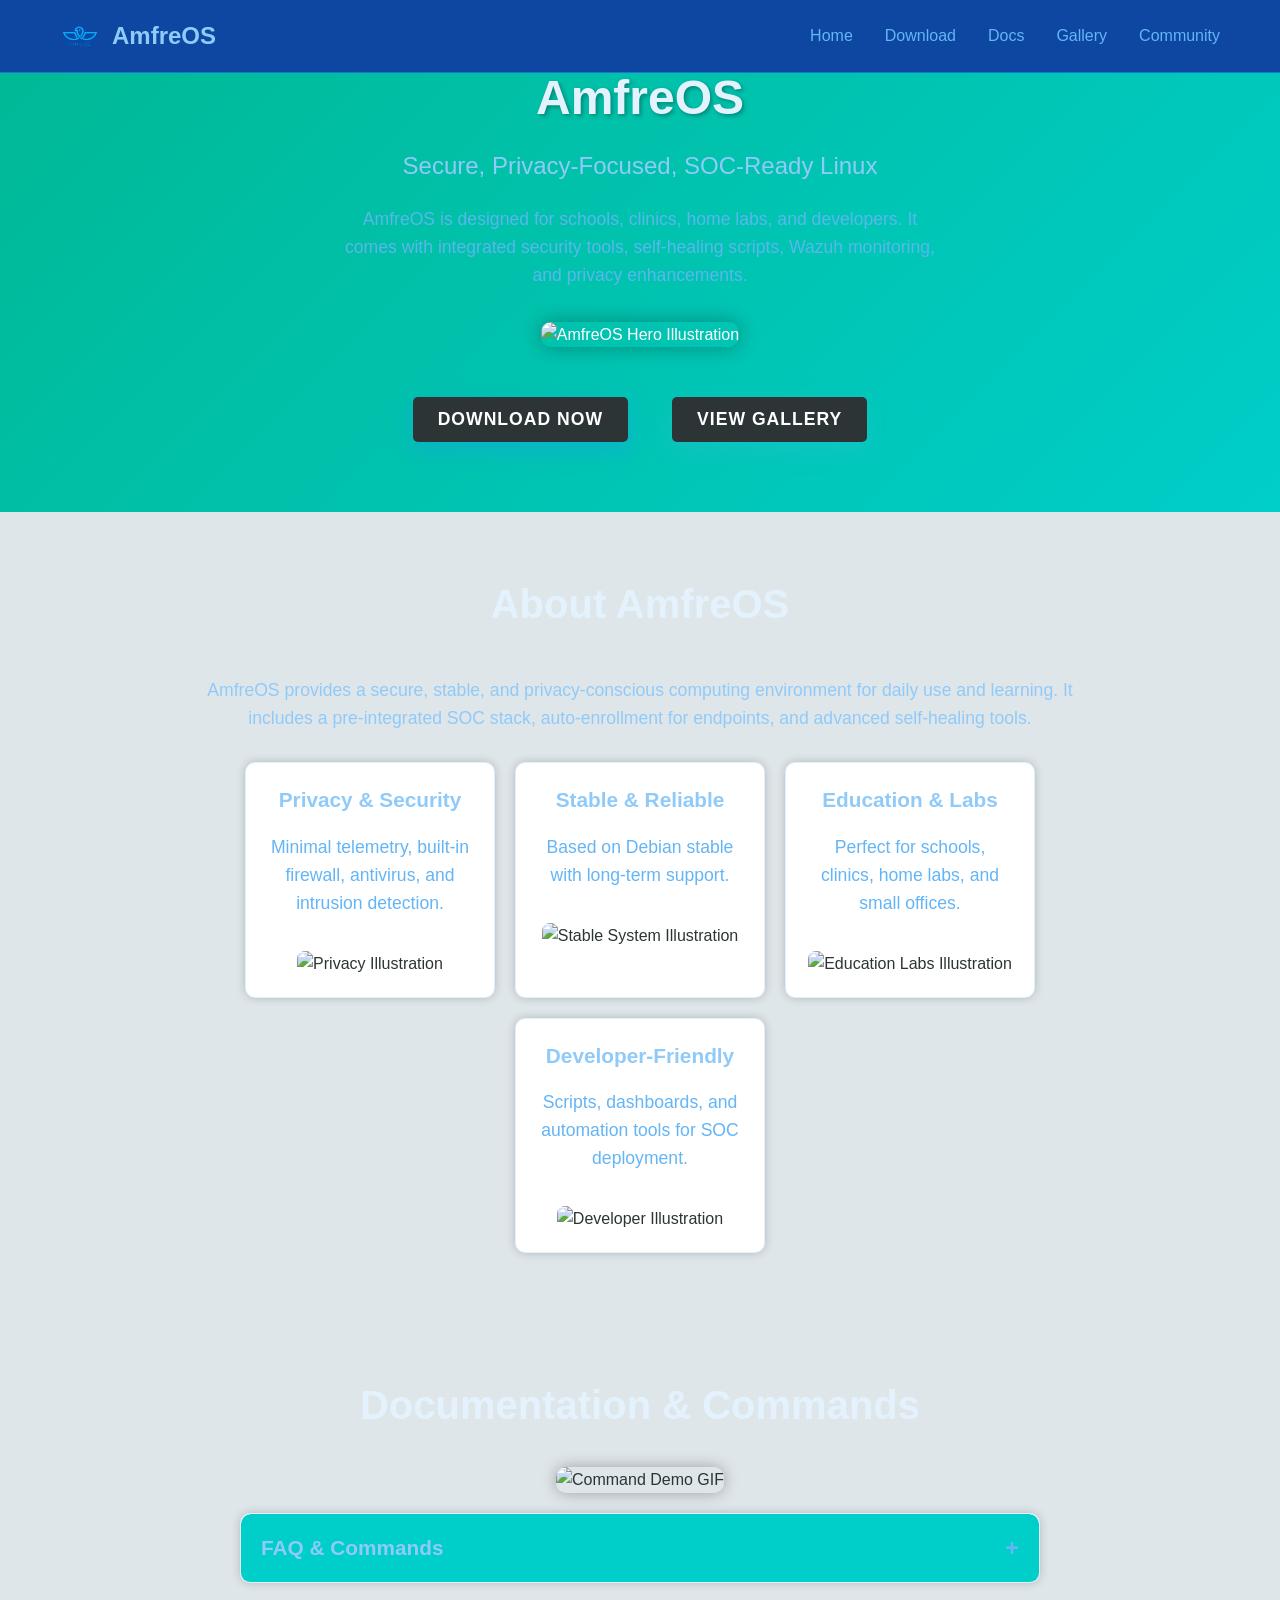
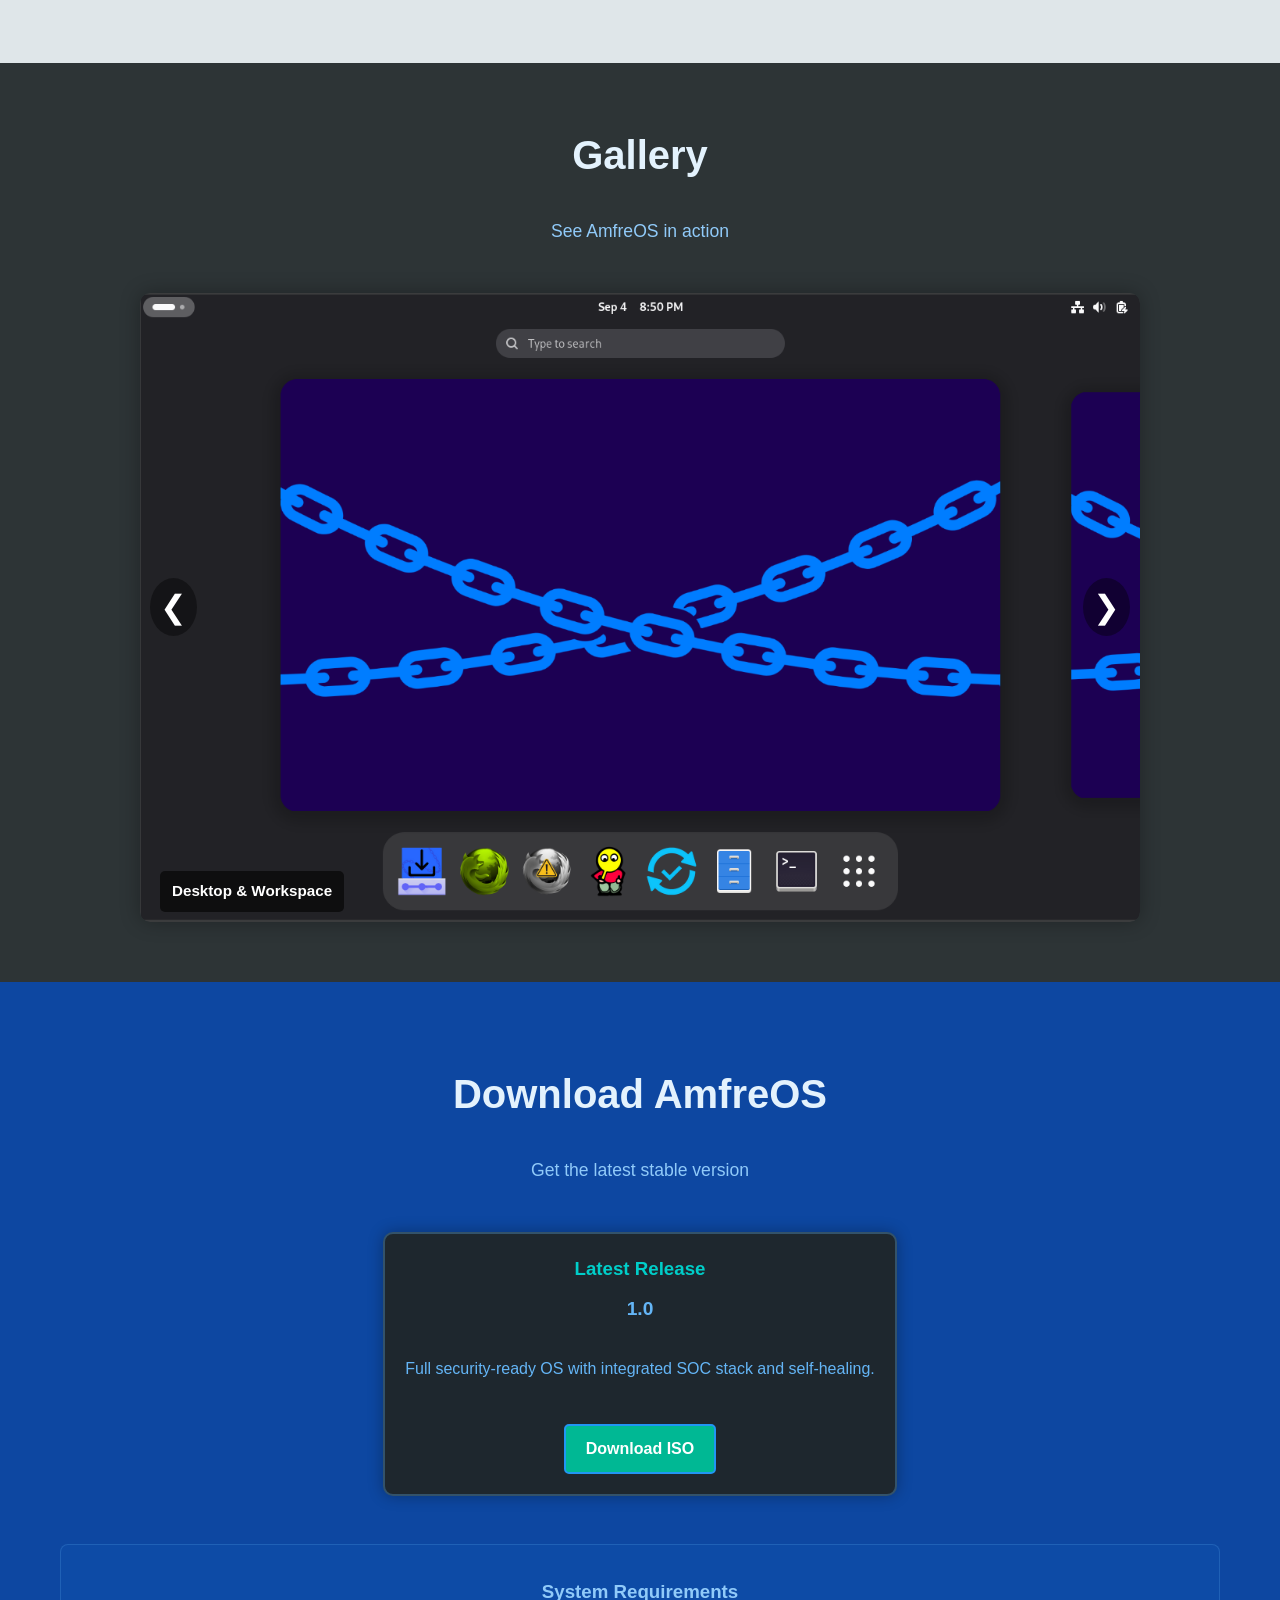
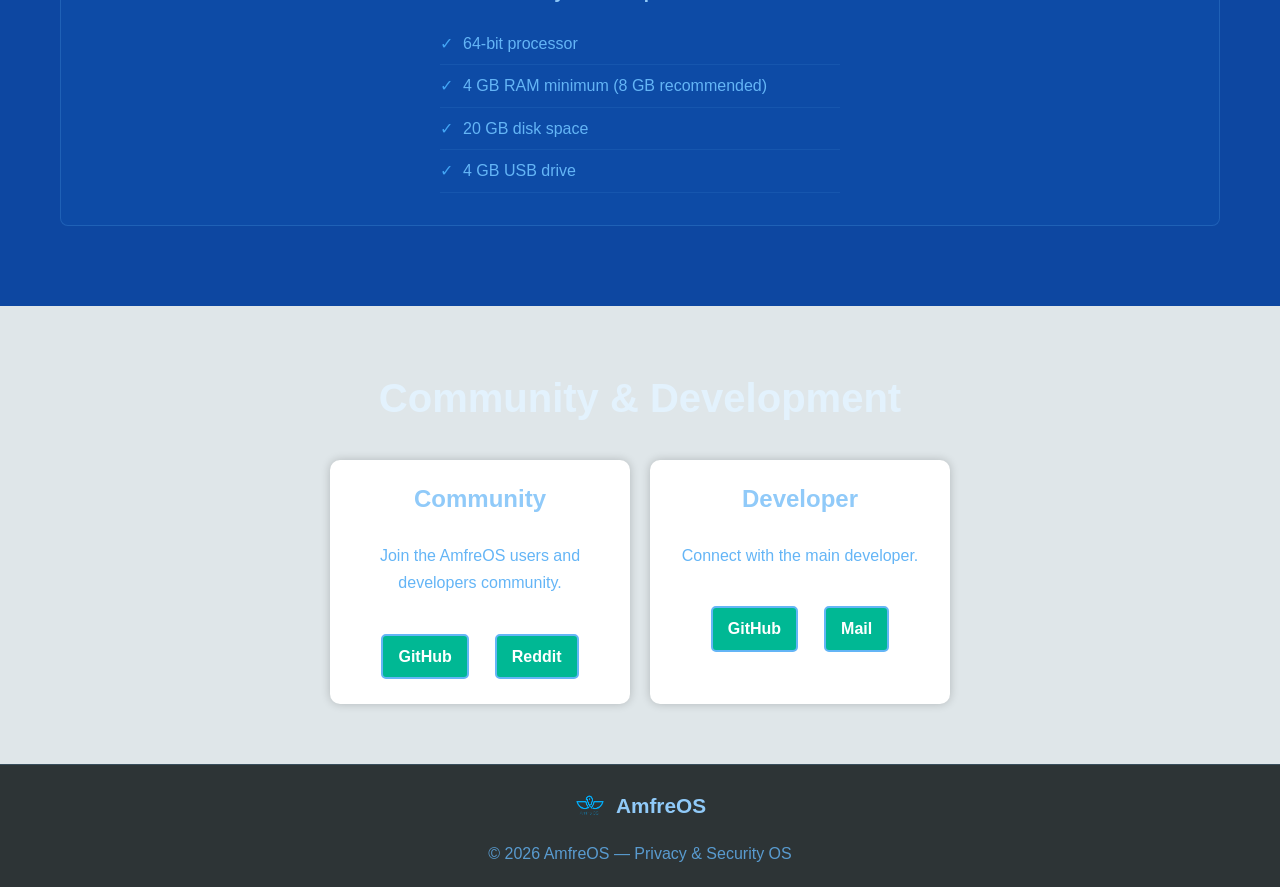
==== commit fc21809a: "Update index.html for AmfreOS branding and features" ====
--- a/index.html
+++ b/index.html
@@ -1,22 +1,23 @@
 <!DOCTYPE html>
-
 <html lang="en">
 <head>
 <meta charset="UTF-8">
 <meta name="viewport" content="width=device-width, initial-scale=1.0">
 
-<title>Amfre - Your Operating System</title>
+<title>AmfreOS — Privacy & Security OS</title>
 
 <link rel="stylesheet" href="style.css">
 <link rel="icon" href="Assets/logo.png" type="image/png">
 
 <style>
-
+/* --- Slider --- */
 .slider-container{
 position:relative;
 max-width:1000px;
 margin:0 auto;
 overflow:hidden;
+border-radius:10px;
+box-shadow:0 0 20px rgba(0,0,0,0.3);
 }
 
 .slides{
@@ -32,6 +33,7 @@
 .slide img{
 width:100%;
 display:block;
+border-radius:10px;
 }
 
 .slide-caption{
@@ -39,9 +41,11 @@
 bottom:10px;
 left:20px;
 color:#fff;
-background:rgba(0,0,0,0.5);
-padding:5px 10px;
+background:rgba(0,0,0,0.6);
+padding:8px 12px;
 border-radius:5px;
+font-weight:600;
+font-size:0.95em;
 }
 
 .slider-arrow{
@@ -50,16 +54,23 @@
 transform:translateY(-50%);
 font-size:2em;
 color:#fff;
-background:rgba(0,0,0,0.3);
+background:rgba(0,0,0,0.4);
 border:none;
 cursor:pointer;
 padding:10px;
 z-index:10;
+border-radius:50%;
+transition:0.3s;
+}
+
+.slider-arrow:hover{
+background:rgba(0,0,0,0.7);
 }
 
 .slider-arrow.left{left:10px;}
 .slider-arrow.right{right:10px;}
 
+/* --- Command Buttons --- */
 .command-container{
 display:flex;
 align-items:center;
@@ -70,8 +81,18 @@
 margin-left:10px;
 padding:5px 10px;
 cursor:pointer;
-}
-
+background:#00b894;
+border:none;
+color:#fff;
+border-radius:4px;
+transition:0.2s;
+}
+
+.command-container button:hover{
+background:#019875;
+}
+
+/* --- Download Cards --- */
 .download-options{
 display:flex;
 justify-content:center;
@@ -79,463 +100,461 @@
 gap:20px;
 }
 
+.download-card{
+background:#1e272e;
+color:#fff;
+padding:20px;
+border-radius:10px;
+text-align:center;
+box-shadow:0 0 15px rgba(0,0,0,0.3);
+}
+
+.download-card h3{
+margin-bottom:10px;
+color:#00cec9;
+}
+
+.download-card .btn{
+display:inline-block;
+padding:10px 20px;
+margin-top:10px;
+background:#00b894;
+color:#fff;
+border-radius:5px;
+text-decoration:none;
+transition:0.2s;
+}
+
+.download-card .btn:hover{
+background:#019875;
+}
+
+/* --- Footer --- */
+.footer{
+background:#2d3436;
+color:#dfe6e9;
+padding:20px 0;
+text-align:center;
+}
+
+.footer img{
+height:40px;
+vertical-align:middle;
+margin-right:10px;
+}
+
+/* --- Hero Section --- */
+.hero{
+padding:60px 20px;
+background:linear-gradient(135deg,#00b894,#00cec9);
+color:#fff;
+text-align:center;
+}
+
+.hero-title{
+font-size:3em;
+margin-bottom:10px;
+}
+
+.hero-subtitle{
+font-size:1.5em;
+margin-bottom:20px;
+}
+
+.hero-buttons button{
+margin:10px;
+padding:12px 25px;
+border:none;
+border-radius:5px;
+cursor:pointer;
+color:#fff;
+background:#2d3436;
+transition:0.3s;
+}
+
+.hero-buttons button:hover{
+background:#1e272e;
+}
+
+/* --- About Section --- */
+.about{
+padding:60px 20px;
+background:#dfe6e9;
+color:#2d3436;
+}
+
+.about h2{
+text-align:center;
+margin-bottom:40px;
+}
+
+.features{
+display:flex;
+flex-wrap:wrap;
+justify-content:center;
+gap:20px;
+margin-top:30px;
+}
+
+.feature{
+background:#fff;
+padding:20px;
+border-radius:10px;
+width:250px;
+box-shadow:0 0 10px rgba(0,0,0,0.2);
+text-align:center;
+}
+
+/* --- Gallery --- */
+.gallery{
+padding:60px 20px;
+background:#2d3436;
+color:#fff;
+}
+
+.gallery h2, .docs h2, .developer h2, .download h2{
+text-align:center;
+margin-bottom:30px;
+}
+
+/* --- Documentation --- */
+.docs{
+padding:60px 20px;
+background:#dfe6e9;
+color:#2d3436;
+}
+
+.doc-item{
+margin-bottom:20px;
+background:#fff;
+border-radius:10px;
+box-shadow:0 0 10px rgba(0,0,0,0.2);
+}
+
+.doc-header{
+padding:15px 20px;
+cursor:pointer;
+display:flex;
+justify-content:space-between;
+align-items:center;
+font-weight:600;
+background:#00cec9;
+color:#fff;
+border-radius:10px 10px 0 0;
+}
+
+.doc-content{
+padding:15px 20px;
+display:none;
+}
+
+/* --- Developer / Community --- */
+.developer{
+padding:60px 20px;
+background:#dfe6e9;
+color:#2d3436;
+}
+
+.dev-content{
+display:flex;
+flex-wrap:wrap;
+justify-content:center;
+gap:20px;
+}
+
+.dev-info{
+background:#fff;
+padding:20px;
+border-radius:10px;
+width:300px;
+box-shadow:0 0 10px rgba(0,0,0,0.2);
+text-align:center;
+}
+
+.dev-info .btn{
+display:inline-block;
+padding:8px 15px;
+margin:5px;
+border-radius:5px;
+text-decoration:none;
+color:#fff;
+background:#00b894;
+transition:0.2s;
+}
+
+.dev-info .btn:hover{
+background:#019875;
+}
+
+/* --- Responsive --- */
+@media(max-width:768px){
+.features, .dev-content{
+flex-direction:column;
+align-items:center;
+}
+}
 </style>
-
 </head>
 
 <body>
 
 <!-- NAVIGATION -->
-
 <nav class="navbar">
-
 <div class="nav-container">
-
 <div class="nav-logo">
 <img src="Assets/logo.png" alt="Amfre Logo">
-<span>Amfre</span>
-</div>
-
+<span>AmfreOS</span>
+</div>
 <button class="menu-toggle" onclick="toggleMobileMenu()">
 <span></span>
 <span></span>
 <span></span>
 </button>
-
 <ul class="nav-menu">
-<li class="nav-item"><a href="#home" class="nav-link">Homepage</a></li>
+<li class="nav-item"><a href="#home" class="nav-link">Home</a></li>
 <li class="nav-item"><a href="#download" class="nav-link">Download</a></li>
 <li class="nav-item"><a href="#docs" class="nav-link">Docs</a></li>
 <li class="nav-item"><a href="#gallery" class="nav-link">Gallery</a></li>
+<li class="nav-item"><a href="#community" class="nav-link">Community</a></li>
 </ul>
-
 </div>
 </nav>
 
 <!-- HERO -->
-
 <section id="home" class="hero">
-
-<div class="container">
-
-<h1 class="hero-title">Amfre</h1>
-
-<p class="hero-subtitle">Your Operating System</p>
-
+<div class="container">
+<h1 class="hero-title">AmfreOS</h1>
+<p class="hero-subtitle">Secure, Privacy-Focused, SOC-Ready Linux</p>
 <p class="hero-description">
-Amfre is a Debian-based operating system designed for stability,
-usability, and privacy. Built as a reliable daily driver with
-powerful tools and a clean Linux experience.
+AmfreOS is designed for schools, clinics, home labs, and developers. 
+It comes with integrated security tools, self-healing scripts, Wazuh monitoring, and privacy enhancements.
 </p>
 
+<!-- Hero Illustration -->
+<div class="hero-illustration" style="margin-top:20px; text-align:center;">
+<img src="Assets/hero.gif" alt="AmfreOS Hero Illustration" style="max-width:100%; border-radius:10px; box-shadow:0 0 20px rgba(0,0,0,0.3);">
+</div>
+
 <div class="hero-buttons">
-
-<button class="download-btn"
-onclick="scrollToSection('download')">
-Download Now </button>
-
-<button class="gallery-btn"
-onclick="scrollToSection('gallery')">
-View Gallery </button>
-
-</div>
-
+<button class="download-btn" onclick="scrollToSection('download')">Download Now</button>
+<button class="gallery-btn" onclick="scrollToSection('gallery')">View Gallery</button>
+</div>
 </div>
 </section>
 
 <!-- ABOUT -->
-
 <section id="about" class="about">
-
-<div class="container">
-
-<h2>About Amfre</h2>
-
+<div class="container">
+<h2>About AmfreOS</h2>
 <div class="about-content">
-
 <div class="about-text">
-
 <p>
-Amfre is a Debian-based operating system designed for everyday computing.
-It focuses on stability, usability, and enhanced privacy while remaining
-lightweight and reliable.
+AmfreOS provides a secure, stable, and privacy-conscious computing environment for daily use and learning. 
+It includes a pre-integrated SOC stack, auto-enrollment for endpoints, and advanced self-healing tools.
 </p>
 
+<!-- Feature Illustrations -->
 <div class="features">
-
 <div class="feature">
-<h3>Privacy Focused</h3>
-<p>Minimal telemetry and enhanced privacy tools</p>
+<h3>Privacy & Security</h3>
+<p>Minimal telemetry, built-in firewall, antivirus, and intrusion detection.</p>
+<img src="Assets/privacy.gif" alt="Privacy Illustration" style="width:100%; max-width:250px; margin-top:10px; border-radius:8px;">
 </div>
 
 <div class="feature">
-<h3>Stable</h3>
-<p>Built on Debian stable for long-term reliability</p>
+<h3>Stable & Reliable</h3>
+<p>Based on Debian stable with long-term support.</p>
+<img src="Assets/stable.png" alt="Stable System Illustration" style="width:100%; max-width:250px; margin-top:10px; border-radius:8px;">
 </div>
 
 <div class="feature">
-<h3>Developer Friendly</h3>
-<p>Tools and scripts for developers and creators</p>
-</div>
-
-</div>
-
-</div>
-
-</div>
-
-</div>
-
+<h3>Education & Labs</h3>
+<p>Perfect for schools, clinics, home labs, and small offices.</p>
+<img src="Assets/education.gif" alt="Education Labs Illustration" style="width:100%; max-width:250px; margin-top:10px; border-radius:8px;">
+</div>
+
+<div class="feature">
+<h3>Developer-Friendly</h3>
+<p>Scripts, dashboards, and automation tools for SOC deployment.</p>
+<img src="Assets/developer.png" alt="Developer Illustration" style="width:100%; max-width:250px; margin-top:10px; border-radius:8px;">
+</div>
+</div>
+</div>
+</div>
+</div>
 </section>
 
+<!-- DOCUMENTATION -->
+<section id="docs" class="docs">
+<div class="container">
+<h2>Documentation & Commands</h2>
+
+<!-- Commands Illustration -->
+<div class="doc-illustration" style="margin-bottom:20px; text-align:center;">
+<img src="Assets/commands.gif" alt="Command Demo GIF" style="max-width:100%; border-radius:10px; box-shadow:0 0 15px rgba(0,0,0,0.3);">
+</div>
+
+<div class="docs-content">
+<div class="doc-item">
+<div class="doc-header" onclick="toggleDoc('faq')">
+<h3>FAQ & Commands</h3>
+<span class="doc-toggle">+</span>
+</div>
+<div class="doc-content" id="faq">
+<p><strong>Q: What is AmfreOS?</strong></p>
+<p>AmfreOS is a Debian-based OS with integrated security, monitoring, and privacy features.</p>
+
+<h3>AmfreOS Commands</h3>
+
+<div class="command-container">
+<code>amfre-security</code>
+<button onclick="copyCommand('amfre-security')">Copy</button>
+<img src="Assets/amfre-security.gif" alt="amfre-security Demo" style="width:100%; max-width:200px; margin-left:10px; border-radius:5px;">
+</div>
+
+<div class="command-container">
+<code>amfre-services</code>
+<button onclick="copyCommand('amfre-services')">Copy</button>
+<img src="Assets/amfre-services.gif" alt="amfre-services Demo" style="width:100%; max-width:200px; margin-left:10px; border-radius:5px;">
+</div>
+
+<div class="command-container">
+<code>amfre-deploy</code>
+<button onclick="copyCommand('amfre-deploy')">Copy</button>
+<img src="Assets/amfre-deploy.gif" alt="Deployment Demo" style="width:100%; max-width:200px; margin-left:10px; border-radius:5px;">
+</div>
+
+</div>
+</div>
+</div>
+</div>
+</section>
+
 <!-- GALLERY -->
-
 <section id="gallery" class="gallery">
-
-<div class="container">
-
+<div class="container">
 <h2>Gallery</h2>
-
-<p class="gallery-description">
-See Amfre in action
-</p>
-
+<p class="gallery-description">See AmfreOS in action</p>
 <div class="slider-container">
-
 <div class="slides" id="slides">
-
 <div class="slide">
 <img src="Assets/1.png">
-<div class="slide-caption">Desktop</div>
-</div>
-
+<div class="slide-caption">Desktop & Workspace</div>
+</div>
 <div class="slide">
-<img src="Assets/2.png">
-<div class="slide-caption">Terminal</div>
-</div>
-
+<img src="Assets/2.gif">
+<div class="slide-caption">Terminal & Security Tools</div>
+</div>
 <div class="slide">
-<img src="Assets/3.png">
-<div class="slide-caption">Installer</div>
-</div>
-
+<img src="Assets/3.gif">
+<div class="slide-caption">Installer & Auto-Enrollment</div>
+</div>
 <div class="slide">
-<img src="Assets/4.png">
-<div class="slide-caption">Applications</div>
-</div>
-
+<img src="Assets/4.gif">
+<div class="slide-caption">Wazuh Dashboard Demo</div>
+</div>
 <div class="slide">
-<img src="Assets/5.png">
-<div class="slide-caption">Settings</div>
-</div>
-
-</div>
-
-<button class="slider-arrow left"
-onclick="prevSlide()">❮</button>
-
-<button class="slider-arrow right"
-onclick="nextSlide()">❯</button>
-
-</div>
-
-</div>
-
+<img src="Assets/5.gif">
+<div class="slide-caption">Self-Healing Scripts in Action</div>
+</div>
+</div>
+<button class="slider-arrow left" onclick="prevSlide()">❮</button>
+<button class="slider-arrow right" onclick="nextSlide()">❯</button>
+</div>
+</div>
 </section>
 
-<!-- DOCUMENTATION -->
-
-<section id="docs" class="docs">
-
-<div class="container">
-
-<h2>Documentation</h2>
-
-<div class="docs-content">
-
-<div class="doc-item">
-
-<div class="doc-header"
-onclick="toggleDoc('faq')">
-
-<h3>FAQ & Commands</h3>
-<span class="doc-toggle">+</span>
-
-</div>
-
-<div class="doc-content" id="faq">
-
-<p><strong>Q: What is Amfre?</strong></p>
-<p>
-Amfre is a Debian-based operating system focused on
-stability, usability and privacy.
-</p>
-
-<p><strong>Q: Is Amfre beginner friendly?</strong></p>
-<p>
-Yes. It works out of the box and follows standard
-Debian workflows.
-</p>
-
-<p><strong>Q: Is Amfre open source?</strong></p>
-<p>
-Yes. It is built entirely on open-source software.
-</p>
-
-<h3>Amfre Commands</h3>
-
-<div class="command-container">
-<code>sudo install-update</code>
-<button onclick="copyCommand('sudo install-update')">Copy</button>
-</div>
-
-<div class="command-container">
-<code>sudo install-flatpak</code>
-<button onclick="copyCommand('sudo install-flatpak')">Copy</button>
-</div>
-
-<div class="command-container">
-<code>sudo install-steam</code>
-<button onclick="copyCommand('sudo install-steam')">Copy</button>
-</div>
-
-<div class="command-container">
-<code>sudo install-brave</code>
-<button onclick="copyCommand('sudo install-brave')">Copy</button>
-</div>
-
-<div class="command-container">
-<code>sudo install-vscode</code>
-<button onclick="copyCommand('sudo install-vscode')">Copy</button>
-</div>
-
-<div class="command-container">
-<code>sudo install-davinci-resolve</code>
-<button onclick="copyCommand('sudo install-davinci-resolve')">Copy</button>
-</div>
-
-<div class="command-container">
-<code>sudo install-printers</code>
-<button onclick="copyCommand('sudo install-printers')">Copy</button>
-</div>
-
-<div class="command-container">
-<code>sudo net-info</code>
-<button onclick="copyCommand('sudo net-info')">Copy</button>
-</div>
-
-<div class="command-container">
-<code>amfre-fetch</code>
-<button onclick="copyCommand('amfre-fetch')">Copy</button>
-</div>
-
-</div>
-
-</div>
-
-</div>
-
-</div>
-
-</section>
-
 <!-- DOWNLOAD -->
-
 <section id="download" class="download">
-
-<div class="container">
-
-<h2>Download Amfre</h2>
-
-<p class="download-description">
-Get the latest version
-</p>
-
+<div class="container">
+<h2>Download AmfreOS</h2>
+<p class="download-description">Get the latest stable version</p>
 <div class="download-options">
-
 <div class="download-card">
-
 <h3>Latest Release</h3>
-
 <p class="version">1.0</p>
-
-<p>Stable release with all core features</p>
-
-<a href="https://sourceforge.net/projects/amfreos/"
-target="_blank"
-class="btn btn-primary">
-Download ISO </a>
-
-</div>
-
-</div>
-
+<p>Full security-ready OS with integrated SOC stack and self-healing.</p>
+<a href="https://sourceforge.net/projects/amfreos/" target="_blank" class="btn btn-primary">Download ISO</a>
+</div>
+</div>
 <div class="system-requirements">
-
 <h3>System Requirements</h3>
-
 <ul>
 <li>64-bit processor</li>
 <li>4 GB RAM minimum (8 GB recommended)</li>
 <li>20 GB disk space</li>
-<li>4GB USB drive</li>
+<li>4 GB USB drive</li>
 </ul>
-
-</div>
-
-</div>
-
+</div>
+</div>
 </section>
 
 <!-- COMMUNITY -->
-
-<section id="developer" class="developer">
-
-<div class="container">
-
-<h2>Development & Community</h2>
-
+<section id="community" class="developer">
+<div class="container">
+<h2>Community & Development</h2>
 <div class="dev-content">
-
 <div class="dev-info">
-
 <h3>Community</h3>
-
-<p>
-Join the community of users and developers.
-</p>
-
+<p>Join the AmfreOS users and developers community.</p>
 <div class="dev-links">
-
-<a href="https://github.com/AmfreOS"
-class="btn btn-secondary">GitHub</a>
-
-<a href="https://www.reddit.com/r/linux"
-class="btn btn-secondary">Reddit</a>
-
-</div>
-
-</div>
-
+<a href="https://github.com/AmfreOS" class="btn btn-secondary">GitHub</a>
+<a href="https://www.reddit.com/r/linux" class="btn btn-secondary">Reddit</a>
+</div>
+</div>
 <div class="dev-info">
-
 <h3>Developer</h3>
-
-<p>
-Connect with the main developer.
-</p>
-
+<p>Connect with the main developer.</p>
 <div class="dev-links">
-
-<a href="https://github.com/HumphreyLidwaji"
-class="btn btn-secondary">GitHub</a>
-
-<a href="mailto:ro0t4ro0t@protonmail.com"
-class="btn btn-secondary">Mail</a>
-
-</div>
-
-</div>
-
-</div>
-
-</div>
-
+<a href="https://github.com/HumphreyLidwaji" class="btn btn-secondary">GitHub</a>
+<a href="mailto:ro0t4ro0t@protonmail.com" class="btn btn-secondary">Mail</a>
+</div>
+</div>
+</div>
+</div>
 </section>
 
 <!-- FOOTER -->
-
 <footer class="footer">
-
-<div class="container">
-
+<div class="container">
 <div class="footer-content">
-
 <div class="footer-logo">
-
 <img src="Assets/logo.png">
-
-<span>Amfre</span>
-
-</div>
-
-<p>&copy; 2026 Amfre — Your Operating System</p>
-
-</div>
-
-</div>
-
+<span>AmfreOS</span>
+</div>
+<p>&copy; 2026 AmfreOS — Privacy & Security OS</p>
+</div>
+</div>
 </footer>
 
 <!-- SCRIPTS -->
-
 <script>
-
 function scrollToSection(sectionId){
-
-const section=document.getElementById(sectionId);
-const navbar=document.querySelector('.navbar');
-const navbarHeight=navbar?navbar.offsetHeight:80;
-
-window.scrollTo({
-top:section.offsetTop-navbarHeight-10,
-behavior:'smooth'
-});
-
-}
-
+  const section=document.getElementById(sectionId);
+  const navbar=document.querySelector('.navbar');
+  const navbarHeight=navbar?navbar.offsetHeight:80;
+  window.scrollTo({top:section.offsetTop-navbarHeight-10,behavior:'smooth'});
+}
 function toggleMobileMenu(){
-
-const navMenu=document.querySelector('.nav-menu');
-const menuToggle=document.querySelector('.menu-toggle');
-
-navMenu.classList.toggle('active');
-menuToggle.classList.toggle('active');
-
-}
-
+  const navMenu=document.querySelector('.nav-menu');
+  const menuToggle=document.querySelector('.menu-toggle');
+  navMenu.classList.toggle('active');
+  menuToggle.classList.toggle('active');
+}
 function toggleDoc(docId){
-
-const content=document.getElementById(docId);
-
-if(content.style.display==="block"){
-content.style.display="none";
-}
-else{
-content.style.display="block";
-}
-
-}
-
+  const content=document.getElementById(docId);
+  content.style.display=(content.style.display==="block")?"none":"block";
+}
 function copyCommand(cmd){
-
-navigator.clipboard.writeText(cmd)
-.then(()=>{
-alert("Copied: "+cmd);
-});
-
-}
-
+  navigator.clipboard.writeText(cmd).then(()=>{alert("Copied: "+cmd);});
+}
 let currentSlide=0;
 const slides=document.getElementById('slides');
 const totalSlides=slides.children.length;
-
-function showSlide(index){
-slides.style.transform=`translateX(-${index*100}%)`;
-}
-
-function nextSlide(){
-currentSlide=(currentSlide+1)%totalSlides;
-showSlide(currentSlide);
-}
-
-function prevSlide(){
-currentSlide=(currentSlide-1+totalSlides)%totalSlides;
-showSlide(currentSlide);
-}
-
+function showSlide(index){slides.style.transform=`translateX(-${index*100}%)`;}
+function nextSlide(){currentSlide=(currentSlide+1)%totalSlides;showSlide(currentSlide);}
+function prevSlide(){currentSlide=(currentSlide-1+totalSlides)%totalSlides;showSlide(currentSlide);}
 setInterval(nextSlide,5000);
-
 </script>
 
 </body>
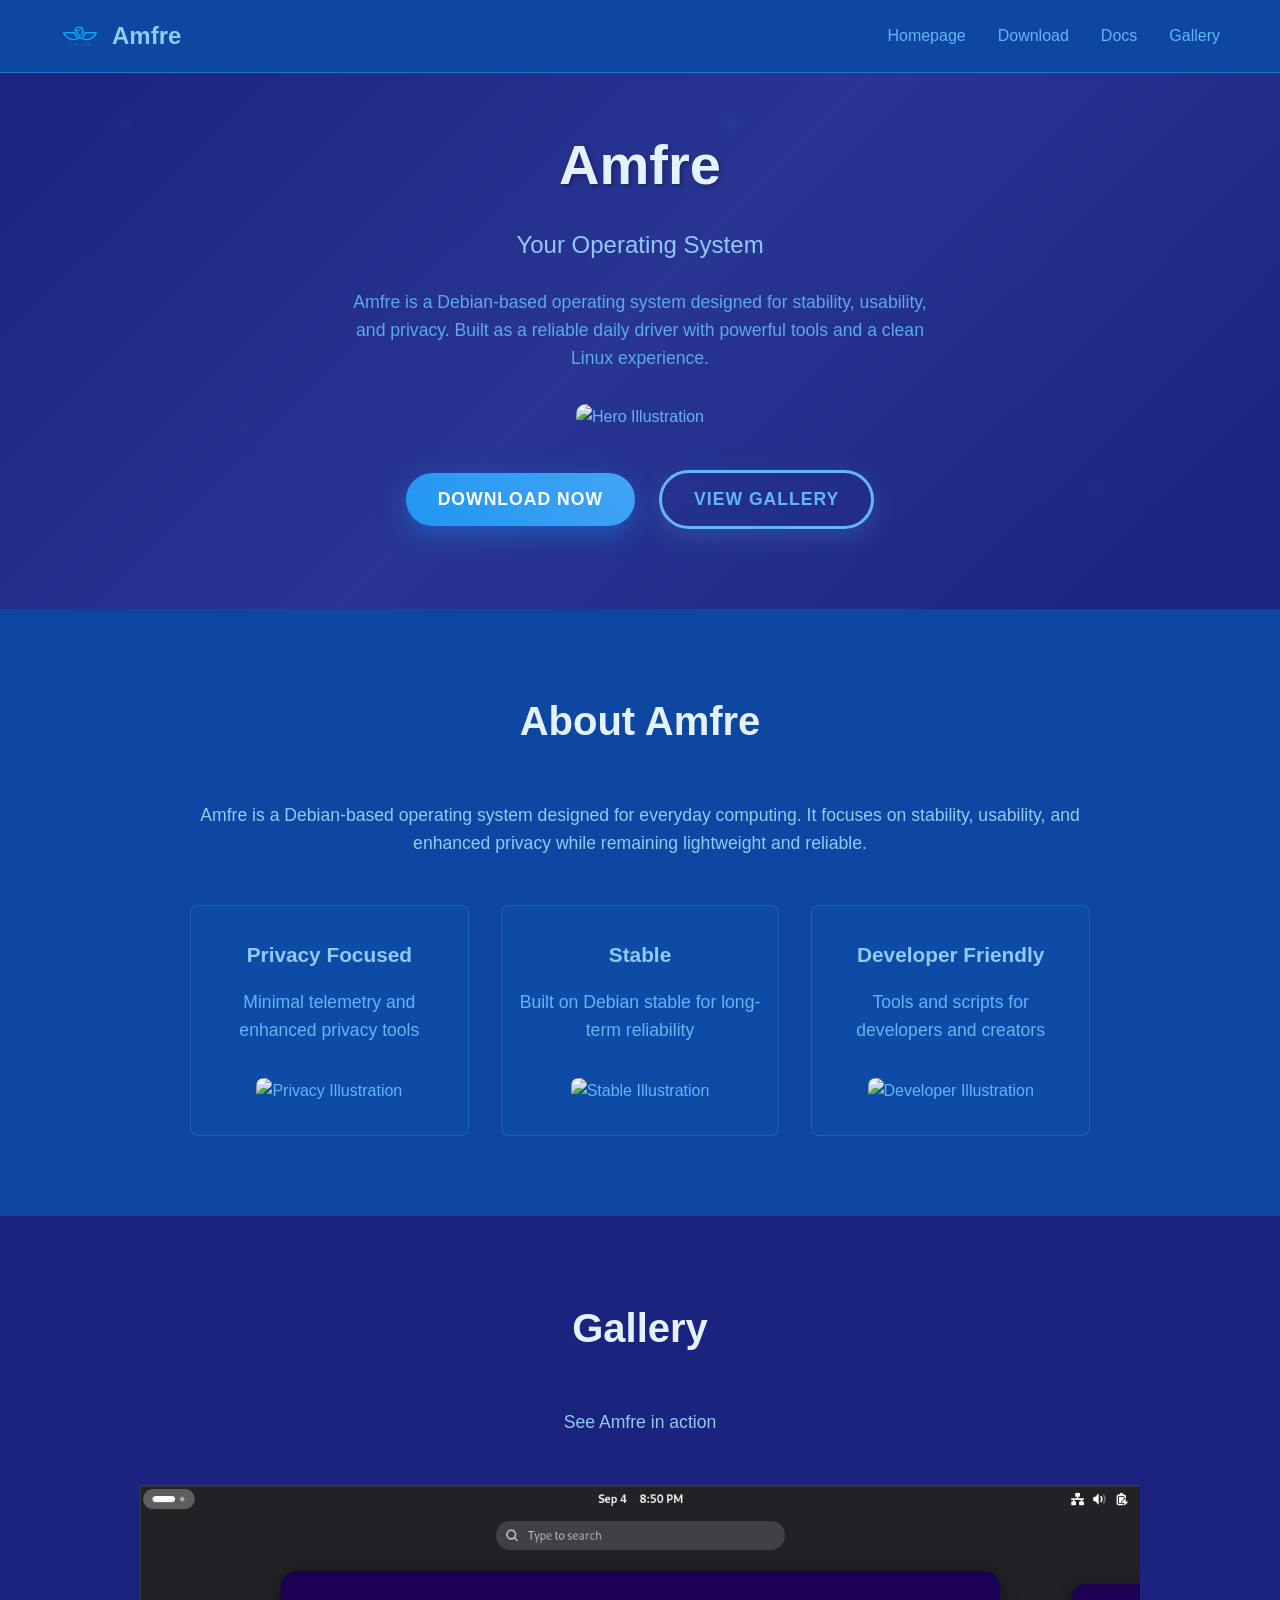
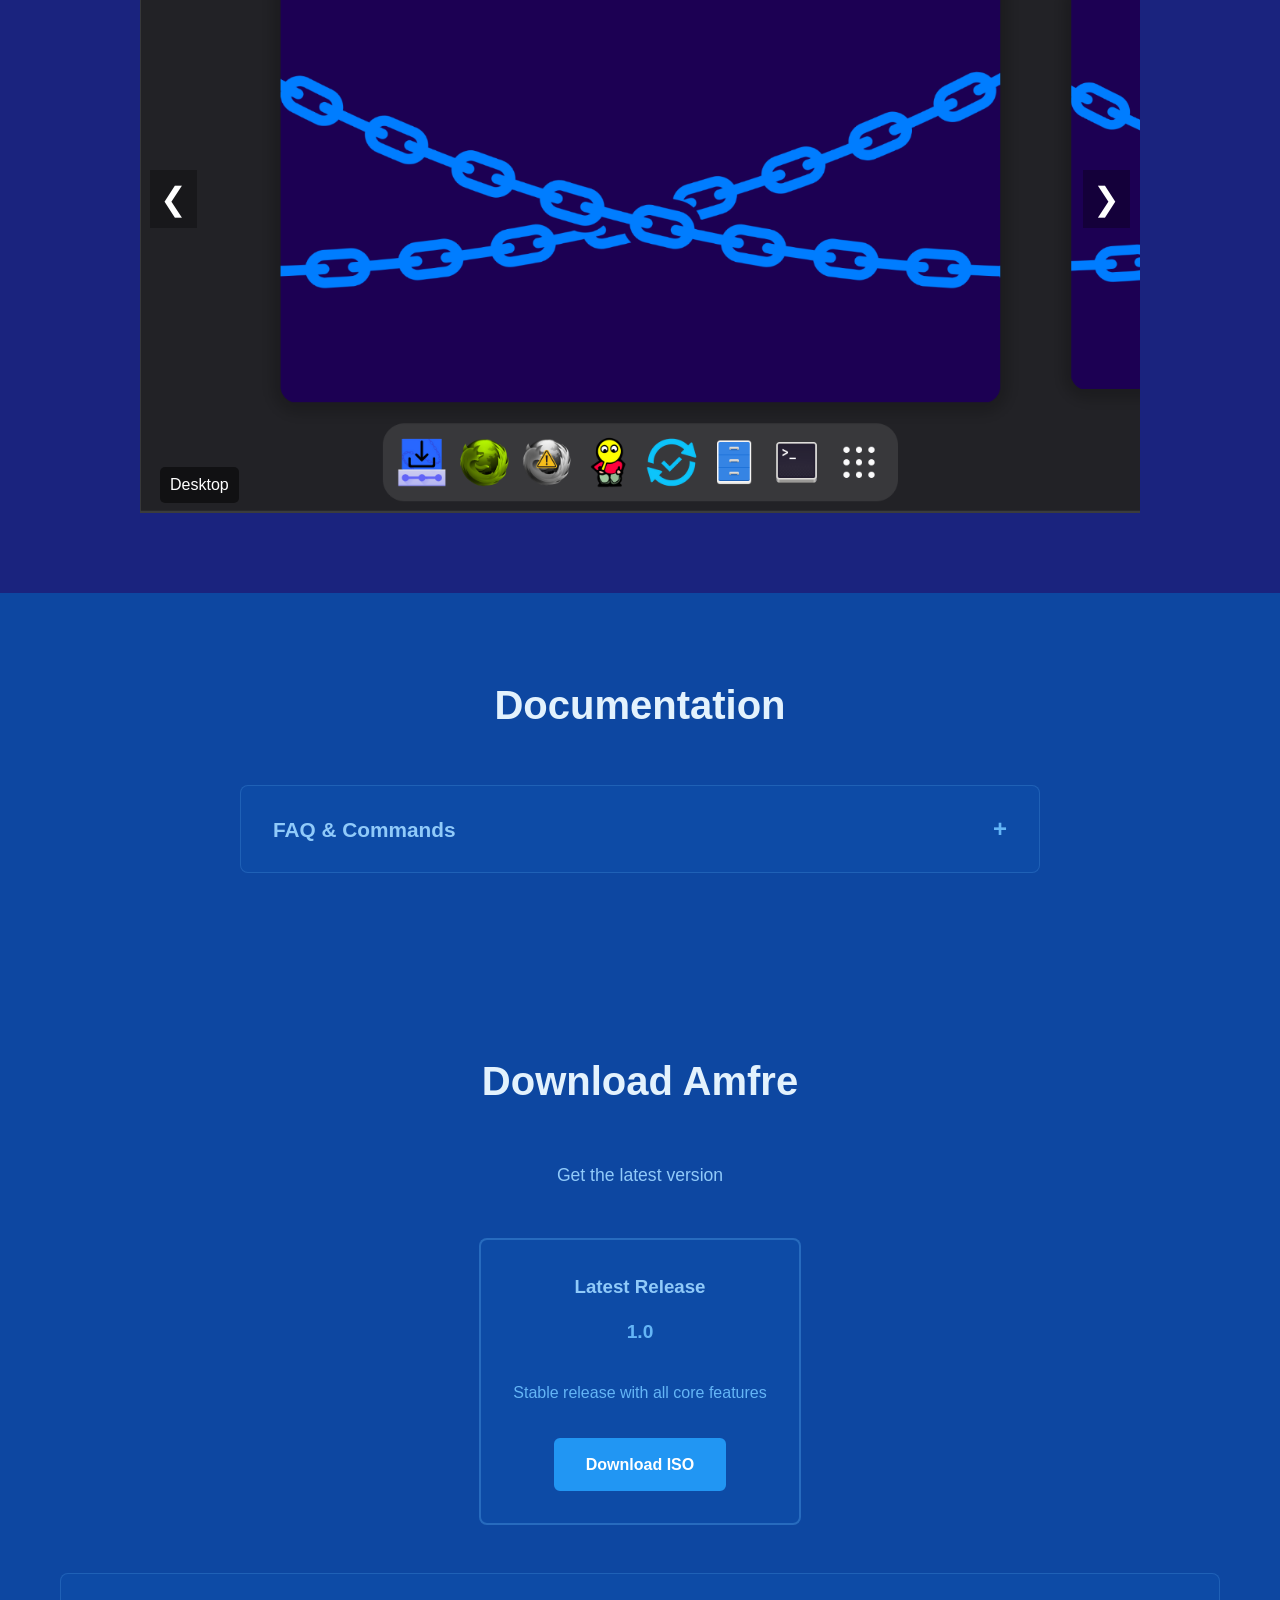
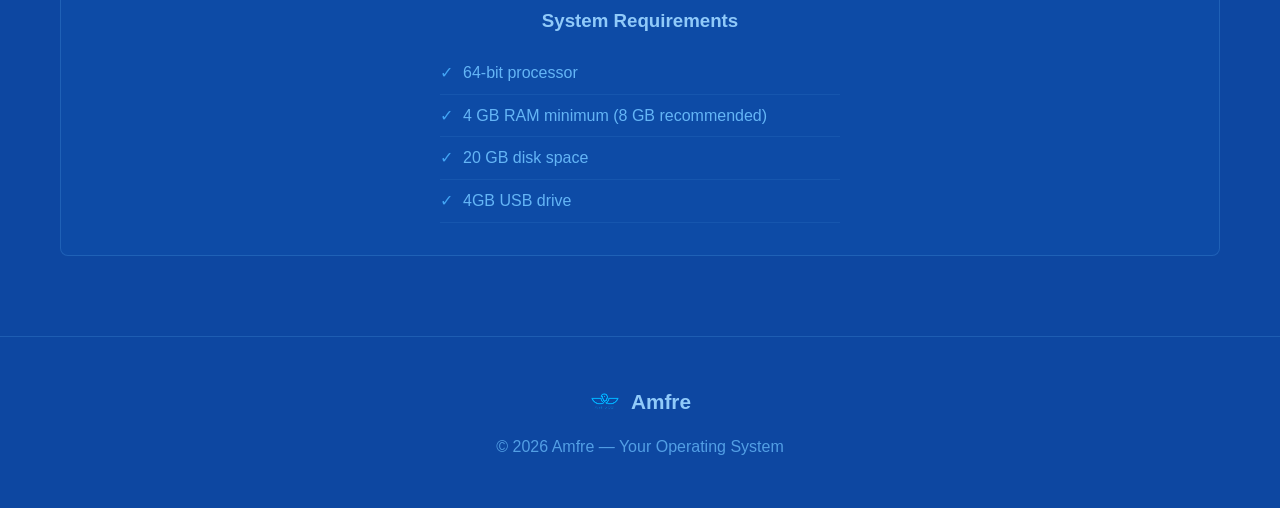
==== commit 91ea4a5b: "Update index.html for Amfre branding and content" ====
--- a/index.html
+++ b/index.html
@@ -4,20 +4,18 @@
 <meta charset="UTF-8">
 <meta name="viewport" content="width=device-width, initial-scale=1.0">
 
-<title>AmfreOS — Privacy & Security OS</title>
+<title>Amfre - Your Operating System</title>
 
 <link rel="stylesheet" href="style.css">
 <link rel="icon" href="Assets/logo.png" type="image/png">
 
 <style>
-/* --- Slider --- */
+/* --- Slider and Captions --- */
 .slider-container{
 position:relative;
 max-width:1000px;
 margin:0 auto;
 overflow:hidden;
-border-radius:10px;
-box-shadow:0 0 20px rgba(0,0,0,0.3);
 }
 
 .slides{
@@ -33,7 +31,6 @@
 .slide img{
 width:100%;
 display:block;
-border-radius:10px;
 }
 
 .slide-caption{
@@ -41,11 +38,9 @@
 bottom:10px;
 left:20px;
 color:#fff;
-background:rgba(0,0,0,0.6);
-padding:8px 12px;
+background:rgba(0,0,0,0.5);
+padding:5px 10px;
 border-radius:5px;
-font-weight:600;
-font-size:0.95em;
 }
 
 .slider-arrow{
@@ -54,17 +49,11 @@
 transform:translateY(-50%);
 font-size:2em;
 color:#fff;
-background:rgba(0,0,0,0.4);
+background:rgba(0,0,0,0.3);
 border:none;
 cursor:pointer;
 padding:10px;
 z-index:10;
-border-radius:50%;
-transition:0.3s;
-}
-
-.slider-arrow:hover{
-background:rgba(0,0,0,0.7);
 }
 
 .slider-arrow.left{left:10px;}
@@ -81,15 +70,6 @@
 margin-left:10px;
 padding:5px 10px;
 cursor:pointer;
-background:#00b894;
-border:none;
-color:#fff;
-border-radius:4px;
-transition:0.2s;
-}
-
-.command-container button:hover{
-background:#019875;
 }
 
 /* --- Download Cards --- */
@@ -99,201 +79,8 @@
 flex-wrap:wrap;
 gap:20px;
 }
-
-.download-card{
-background:#1e272e;
-color:#fff;
-padding:20px;
-border-radius:10px;
-text-align:center;
-box-shadow:0 0 15px rgba(0,0,0,0.3);
-}
-
-.download-card h3{
-margin-bottom:10px;
-color:#00cec9;
-}
-
-.download-card .btn{
-display:inline-block;
-padding:10px 20px;
-margin-top:10px;
-background:#00b894;
-color:#fff;
-border-radius:5px;
-text-decoration:none;
-transition:0.2s;
-}
-
-.download-card .btn:hover{
-background:#019875;
-}
-
-/* --- Footer --- */
-.footer{
-background:#2d3436;
-color:#dfe6e9;
-padding:20px 0;
-text-align:center;
-}
-
-.footer img{
-height:40px;
-vertical-align:middle;
-margin-right:10px;
-}
-
-/* --- Hero Section --- */
-.hero{
-padding:60px 20px;
-background:linear-gradient(135deg,#00b894,#00cec9);
-color:#fff;
-text-align:center;
-}
-
-.hero-title{
-font-size:3em;
-margin-bottom:10px;
-}
-
-.hero-subtitle{
-font-size:1.5em;
-margin-bottom:20px;
-}
-
-.hero-buttons button{
-margin:10px;
-padding:12px 25px;
-border:none;
-border-radius:5px;
-cursor:pointer;
-color:#fff;
-background:#2d3436;
-transition:0.3s;
-}
-
-.hero-buttons button:hover{
-background:#1e272e;
-}
-
-/* --- About Section --- */
-.about{
-padding:60px 20px;
-background:#dfe6e9;
-color:#2d3436;
-}
-
-.about h2{
-text-align:center;
-margin-bottom:40px;
-}
-
-.features{
-display:flex;
-flex-wrap:wrap;
-justify-content:center;
-gap:20px;
-margin-top:30px;
-}
-
-.feature{
-background:#fff;
-padding:20px;
-border-radius:10px;
-width:250px;
-box-shadow:0 0 10px rgba(0,0,0,0.2);
-text-align:center;
-}
-
-/* --- Gallery --- */
-.gallery{
-padding:60px 20px;
-background:#2d3436;
-color:#fff;
-}
-
-.gallery h2, .docs h2, .developer h2, .download h2{
-text-align:center;
-margin-bottom:30px;
-}
-
-/* --- Documentation --- */
-.docs{
-padding:60px 20px;
-background:#dfe6e9;
-color:#2d3436;
-}
-
-.doc-item{
-margin-bottom:20px;
-background:#fff;
-border-radius:10px;
-box-shadow:0 0 10px rgba(0,0,0,0.2);
-}
-
-.doc-header{
-padding:15px 20px;
-cursor:pointer;
-display:flex;
-justify-content:space-between;
-align-items:center;
-font-weight:600;
-background:#00cec9;
-color:#fff;
-border-radius:10px 10px 0 0;
-}
-
-.doc-content{
-padding:15px 20px;
-display:none;
-}
-
-/* --- Developer / Community --- */
-.developer{
-padding:60px 20px;
-background:#dfe6e9;
-color:#2d3436;
-}
-
-.dev-content{
-display:flex;
-flex-wrap:wrap;
-justify-content:center;
-gap:20px;
-}
-
-.dev-info{
-background:#fff;
-padding:20px;
-border-radius:10px;
-width:300px;
-box-shadow:0 0 10px rgba(0,0,0,0.2);
-text-align:center;
-}
-
-.dev-info .btn{
-display:inline-block;
-padding:8px 15px;
-margin:5px;
-border-radius:5px;
-text-decoration:none;
-color:#fff;
-background:#00b894;
-transition:0.2s;
-}
-
-.dev-info .btn:hover{
-background:#019875;
-}
-
-/* --- Responsive --- */
-@media(max-width:768px){
-.features, .dev-content{
-flex-direction:column;
-align-items:center;
-}
-}
 </style>
+
 </head>
 
 <body>
@@ -303,7 +90,7 @@
 <div class="nav-container">
 <div class="nav-logo">
 <img src="Assets/logo.png" alt="Amfre Logo">
-<span>AmfreOS</span>
+<span>Amfre</span>
 </div>
 <button class="menu-toggle" onclick="toggleMobileMenu()">
 <span></span>
@@ -311,11 +98,10 @@
 <span></span>
 </button>
 <ul class="nav-menu">
-<li class="nav-item"><a href="#home" class="nav-link">Home</a></li>
+<li class="nav-item"><a href="#home" class="nav-link">Homepage</a></li>
 <li class="nav-item"><a href="#download" class="nav-link">Download</a></li>
 <li class="nav-item"><a href="#docs" class="nav-link">Docs</a></li>
 <li class="nav-item"><a href="#gallery" class="nav-link">Gallery</a></li>
-<li class="nav-item"><a href="#community" class="nav-link">Community</a></li>
 </ul>
 </div>
 </nav>
@@ -323,16 +109,17 @@
 <!-- HERO -->
 <section id="home" class="hero">
 <div class="container">
-<h1 class="hero-title">AmfreOS</h1>
-<p class="hero-subtitle">Secure, Privacy-Focused, SOC-Ready Linux</p>
+<h1 class="hero-title">Amfre</h1>
+<p class="hero-subtitle">Your Operating System</p>
 <p class="hero-description">
-AmfreOS is designed for schools, clinics, home labs, and developers. 
-It comes with integrated security tools, self-healing scripts, Wazuh monitoring, and privacy enhancements.
+Amfre is a Debian-based operating system designed for stability,
+usability, and privacy. Built as a reliable daily driver with
+powerful tools and a clean Linux experience.
 </p>
 
-<!-- Hero Illustration -->
-<div class="hero-illustration" style="margin-top:20px; text-align:center;">
-<img src="Assets/hero.gif" alt="AmfreOS Hero Illustration" style="max-width:100%; border-radius:10px; box-shadow:0 0 20px rgba(0,0,0,0.3);">
+<!-- Hero Illustration Placeholder -->
+<div style="margin-top:20px; text-align:center;">
+<img src="Assets/hero-placeholder.gif" alt="Hero Illustration" style="max-width:100%; border-radius:10px;">
 </div>
 
 <div class="hero-buttons">
@@ -345,41 +132,77 @@
 <!-- ABOUT -->
 <section id="about" class="about">
 <div class="container">
-<h2>About AmfreOS</h2>
+<h2>About Amfre</h2>
 <div class="about-content">
 <div class="about-text">
 <p>
-AmfreOS provides a secure, stable, and privacy-conscious computing environment for daily use and learning. 
-It includes a pre-integrated SOC stack, auto-enrollment for endpoints, and advanced self-healing tools.
+Amfre is a Debian-based operating system designed for everyday computing.
+It focuses on stability, usability, and enhanced privacy while remaining
+lightweight and reliable.
 </p>
 
-<!-- Feature Illustrations -->
 <div class="features">
 <div class="feature">
-<h3>Privacy & Security</h3>
-<p>Minimal telemetry, built-in firewall, antivirus, and intrusion detection.</p>
-<img src="Assets/privacy.gif" alt="Privacy Illustration" style="width:100%; max-width:250px; margin-top:10px; border-radius:8px;">
+<h3>Privacy Focused</h3>
+<p>Minimal telemetry and enhanced privacy tools</p>
+<img src="Assets/privacy-placeholder.gif" alt="Privacy Illustration" style="width:100%; max-width:250px; margin-top:10px; border-radius:8px;">
 </div>
 
 <div class="feature">
-<h3>Stable & Reliable</h3>
-<p>Based on Debian stable with long-term support.</p>
-<img src="Assets/stable.png" alt="Stable System Illustration" style="width:100%; max-width:250px; margin-top:10px; border-radius:8px;">
+<h3>Stable</h3>
+<p>Built on Debian stable for long-term reliability</p>
+<img src="Assets/stable-placeholder.gif" alt="Stable Illustration" style="width:100%; max-width:250px; margin-top:10px; border-radius:8px;">
 </div>
 
 <div class="feature">
-<h3>Education & Labs</h3>
-<p>Perfect for schools, clinics, home labs, and small offices.</p>
-<img src="Assets/education.gif" alt="Education Labs Illustration" style="width:100%; max-width:250px; margin-top:10px; border-radius:8px;">
-</div>
-
-<div class="feature">
-<h3>Developer-Friendly</h3>
-<p>Scripts, dashboards, and automation tools for SOC deployment.</p>
-<img src="Assets/developer.png" alt="Developer Illustration" style="width:100%; max-width:250px; margin-top:10px; border-radius:8px;">
-</div>
-</div>
-</div>
+<h3>Developer Friendly</h3>
+<p>Tools and scripts for developers and creators</p>
+<img src="Assets/developer-placeholder.gif" alt="Developer Illustration" style="width:100%; max-width:250px; margin-top:10px; border-radius:8px;">
+</div>
+
+</div>
+</div>
+</div>
+</div>
+</section>
+
+<!-- GALLERY -->
+<section id="gallery" class="gallery">
+<div class="container">
+<h2>Gallery</h2>
+<p class="gallery-description">See Amfre in action</p>
+
+<div class="slider-container">
+<div class="slides" id="slides">
+<div class="slide">
+<img src="Assets/1.png">
+<div class="slide-caption">Desktop</div>
+</div>
+
+<div class="slide">
+<img src="Assets/2.gif">
+<div class="slide-caption">Terminal</div>
+</div>
+
+<div class="slide">
+<img src="Assets/3.gif">
+<div class="slide-caption">Installer</div>
+</div>
+
+<div class="slide">
+<img src="Assets/4.gif">
+<div class="slide-caption">Applications</div>
+</div>
+
+<div class="slide">
+<img src="Assets/5.gif">
+<div class="slide-caption">Settings</div>
+</div>
+
+</div>
+
+<button class="slider-arrow left" onclick="prevSlide()">❮</button>
+<button class="slider-arrow right" onclick="nextSlide()">❯</button>
 </div>
 </div>
 </section>
@@ -387,12 +210,7 @@
 <!-- DOCUMENTATION -->
 <section id="docs" class="docs">
 <div class="container">
-<h2>Documentation & Commands</h2>
-
-<!-- Commands Illustration -->
-<div class="doc-illustration" style="margin-bottom:20px; text-align:center;">
-<img src="Assets/commands.gif" alt="Command Demo GIF" style="max-width:100%; border-radius:10px; box-shadow:0 0 15px rgba(0,0,0,0.3);">
-</div>
+<h2>Documentation</h2>
 
 <div class="docs-content">
 <div class="doc-item">
@@ -400,66 +218,35 @@
 <h3>FAQ & Commands</h3>
 <span class="doc-toggle">+</span>
 </div>
+
 <div class="doc-content" id="faq">
-<p><strong>Q: What is AmfreOS?</strong></p>
-<p>AmfreOS is a Debian-based OS with integrated security, monitoring, and privacy features.</p>
-
-<h3>AmfreOS Commands</h3>
+<p><strong>Q: What is Amfre?</strong></p>
+<p>Amfre is a Debian-based operating system focused on
+stability, usability and privacy.</p>
+
+<p><strong>Q: Is Amfre beginner friendly?</strong></p>
+<p>Yes. It works out of the box and follows standard
+Debian workflows.</p>
+
+<p><strong>Q: Is Amfre open source?</strong></p>
+<p>Yes. It is built entirely on open-source software.</p>
+
+<h3>Amfre Commands</h3>
 
 <div class="command-container">
-<code>amfre-security</code>
-<button onclick="copyCommand('amfre-security')">Copy</button>
-<img src="Assets/amfre-security.gif" alt="amfre-security Demo" style="width:100%; max-width:200px; margin-left:10px; border-radius:5px;">
+<code>sudo install-update</code>
+<button onclick="copyCommand('sudo install-update')">Copy</button>
+<img src="Assets/install-update.gif" alt="Install Update GIF" style="width:100px; margin-left:10px;">
 </div>
 
 <div class="command-container">
-<code>amfre-services</code>
-<button onclick="copyCommand('amfre-services')">Copy</button>
-<img src="Assets/amfre-services.gif" alt="amfre-services Demo" style="width:100%; max-width:200px; margin-left:10px; border-radius:5px;">
-</div>
-
-<div class="command-container">
-<code>amfre-deploy</code>
-<button onclick="copyCommand('amfre-deploy')">Copy</button>
-<img src="Assets/amfre-deploy.gif" alt="Deployment Demo" style="width:100%; max-width:200px; margin-left:10px; border-radius:5px;">
-</div>
-
-</div>
-</div>
-</div>
-</div>
-</section>
-
-<!-- GALLERY -->
-<section id="gallery" class="gallery">
-<div class="container">
-<h2>Gallery</h2>
-<p class="gallery-description">See AmfreOS in action</p>
-<div class="slider-container">
-<div class="slides" id="slides">
-<div class="slide">
-<img src="Assets/1.png">
-<div class="slide-caption">Desktop & Workspace</div>
-</div>
-<div class="slide">
-<img src="Assets/2.gif">
-<div class="slide-caption">Terminal & Security Tools</div>
-</div>
-<div class="slide">
-<img src="Assets/3.gif">
-<div class="slide-caption">Installer & Auto-Enrollment</div>
-</div>
-<div class="slide">
-<img src="Assets/4.gif">
-<div class="slide-caption">Wazuh Dashboard Demo</div>
-</div>
-<div class="slide">
-<img src="Assets/5.gif">
-<div class="slide-caption">Self-Healing Scripts in Action</div>
-</div>
-</div>
-<button class="slider-arrow left" onclick="prevSlide()">❮</button>
-<button class="slider-arrow right" onclick="nextSlide()">❯</button>
+<code>amfre-fetch</code>
+<button onclick="copyCommand('amfre-fetch')">Copy</button>
+<img src="Assets/amfre-fetch.gif" alt="Fetch GIF" style="width:100px; margin-left:10px;">
+</div>
+
+</div>
+</div>
 </div>
 </div>
 </section>
@@ -467,49 +254,26 @@
 <!-- DOWNLOAD -->
 <section id="download" class="download">
 <div class="container">
-<h2>Download AmfreOS</h2>
-<p class="download-description">Get the latest stable version</p>
+<h2>Download Amfre</h2>
+<p class="download-description">Get the latest version</p>
+
 <div class="download-options">
 <div class="download-card">
 <h3>Latest Release</h3>
 <p class="version">1.0</p>
-<p>Full security-ready OS with integrated SOC stack and self-healing.</p>
+<p>Stable release with all core features</p>
 <a href="https://sourceforge.net/projects/amfreos/" target="_blank" class="btn btn-primary">Download ISO</a>
 </div>
 </div>
+
 <div class="system-requirements">
 <h3>System Requirements</h3>
 <ul>
 <li>64-bit processor</li>
 <li>4 GB RAM minimum (8 GB recommended)</li>
 <li>20 GB disk space</li>
-<li>4 GB USB drive</li>
+<li>4GB USB drive</li>
 </ul>
-</div>
-</div>
-</section>
-
-<!-- COMMUNITY -->
-<section id="community" class="developer">
-<div class="container">
-<h2>Community & Development</h2>
-<div class="dev-content">
-<div class="dev-info">
-<h3>Community</h3>
-<p>Join the AmfreOS users and developers community.</p>
-<div class="dev-links">
-<a href="https://github.com/AmfreOS" class="btn btn-secondary">GitHub</a>
-<a href="https://www.reddit.com/r/linux" class="btn btn-secondary">Reddit</a>
-</div>
-</div>
-<div class="dev-info">
-<h3>Developer</h3>
-<p>Connect with the main developer.</p>
-<div class="dev-links">
-<a href="https://github.com/HumphreyLidwaji" class="btn btn-secondary">GitHub</a>
-<a href="mailto:ro0t4ro0t@protonmail.com" class="btn btn-secondary">Mail</a>
-</div>
-</div>
 </div>
 </div>
 </section>
@@ -520,33 +284,32 @@
 <div class="footer-content">
 <div class="footer-logo">
 <img src="Assets/logo.png">
-<span>AmfreOS</span>
-</div>
-<p>&copy; 2026 AmfreOS — Privacy & Security OS</p>
+<span>Amfre</span>
+</div>
+<p>&copy; 2026 Amfre — Your Operating System</p>
 </div>
 </div>
 </footer>
 
-<!-- SCRIPTS -->
 <script>
 function scrollToSection(sectionId){
-  const section=document.getElementById(sectionId);
-  const navbar=document.querySelector('.navbar');
-  const navbarHeight=navbar?navbar.offsetHeight:80;
-  window.scrollTo({top:section.offsetTop-navbarHeight-10,behavior:'smooth'});
+const section=document.getElementById(sectionId);
+const navbar=document.querySelector('.navbar');
+const navbarHeight=navbar?navbar.offsetHeight:80;
+window.scrollTo({top:section.offsetTop-navbarHeight-10,behavior:'smooth'});
 }
 function toggleMobileMenu(){
-  const navMenu=document.querySelector('.nav-menu');
-  const menuToggle=document.querySelector('.menu-toggle');
-  navMenu.classList.toggle('active');
-  menuToggle.classList.toggle('active');
+const navMenu=document.querySelector('.nav-menu');
+const menuToggle=document.querySelector('.menu-toggle');
+navMenu.classList.toggle('active');
+menuToggle.classList.toggle('active');
 }
 function toggleDoc(docId){
-  const content=document.getElementById(docId);
-  content.style.display=(content.style.display==="block")?"none":"block";
+const content=document.getElementById(docId);
+content.style.display=(content.style.display==="block")?"none":"block";
 }
 function copyCommand(cmd){
-  navigator.clipboard.writeText(cmd).then(()=>{alert("Copied: "+cmd);});
+navigator.clipboard.writeText(cmd).then(()=>{alert("Copied: "+cmd);});
 }
 let currentSlide=0;
 const slides=document.getElementById('slides');
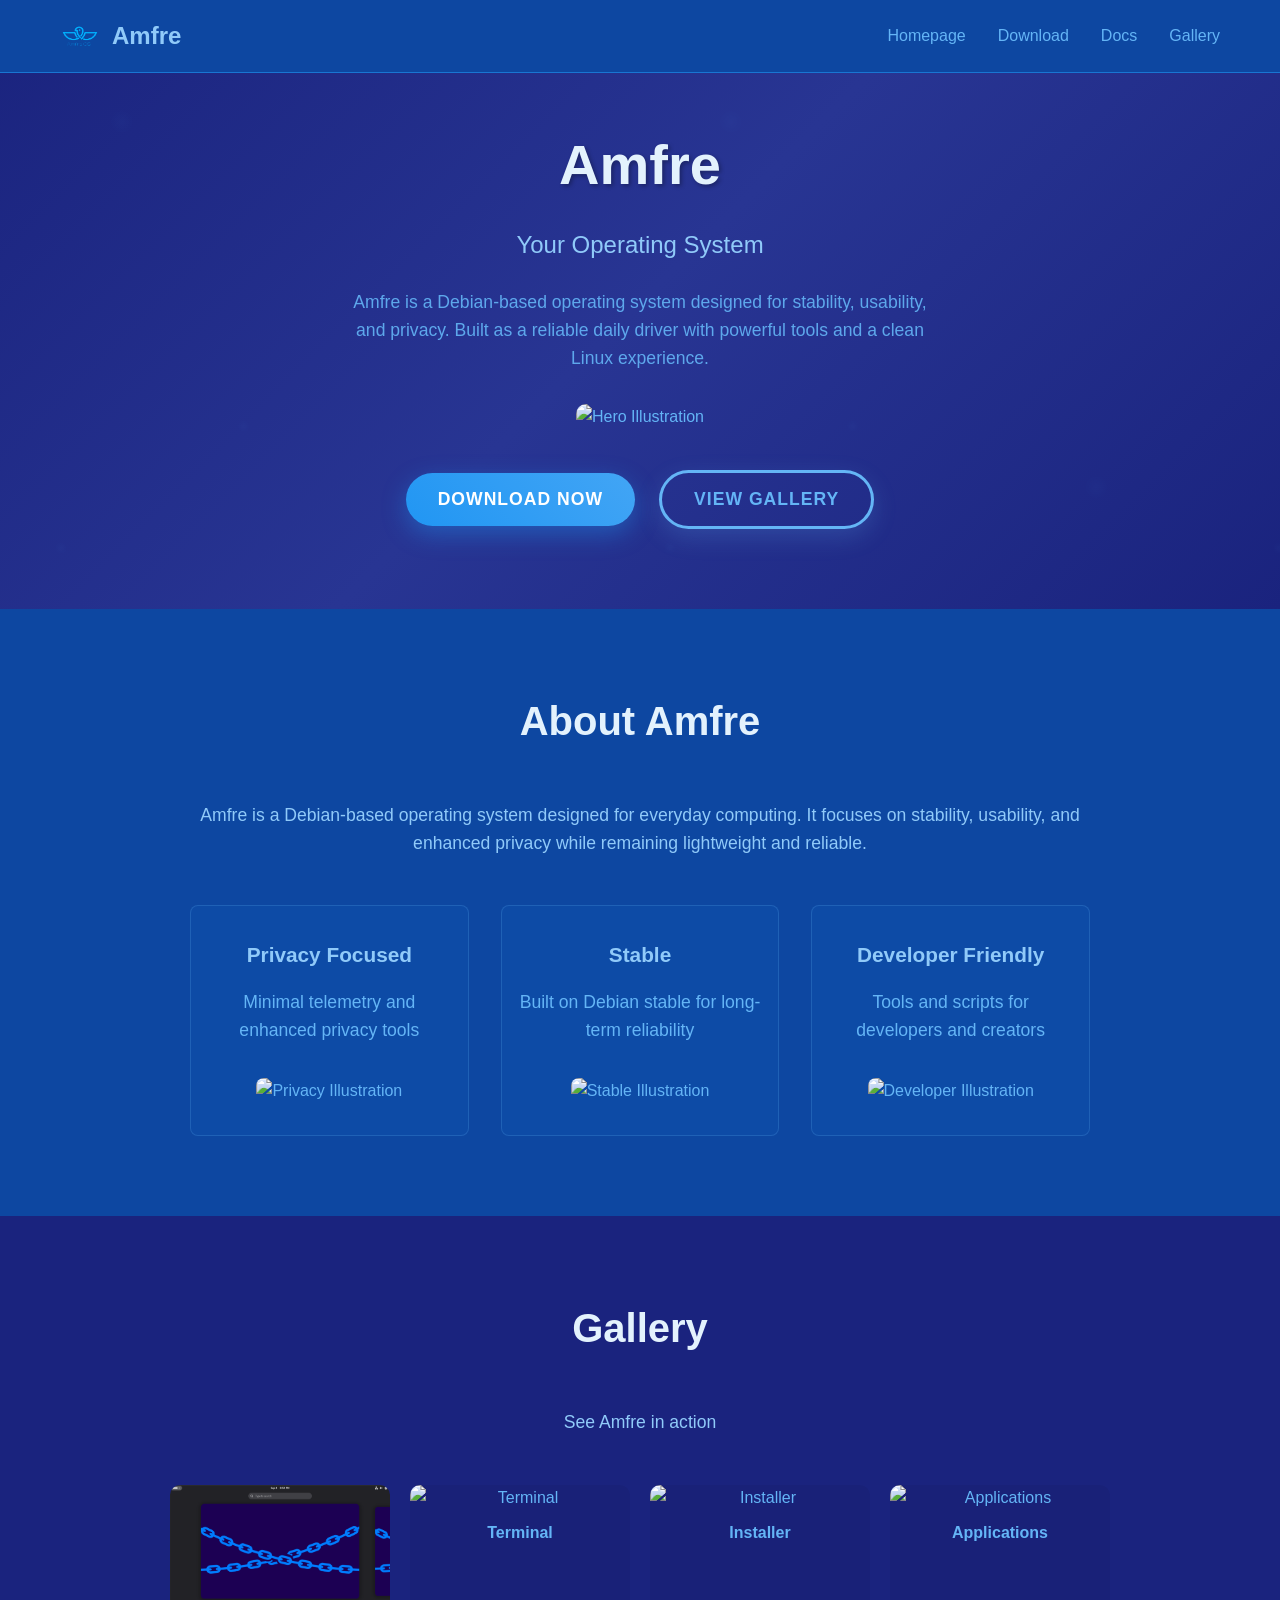
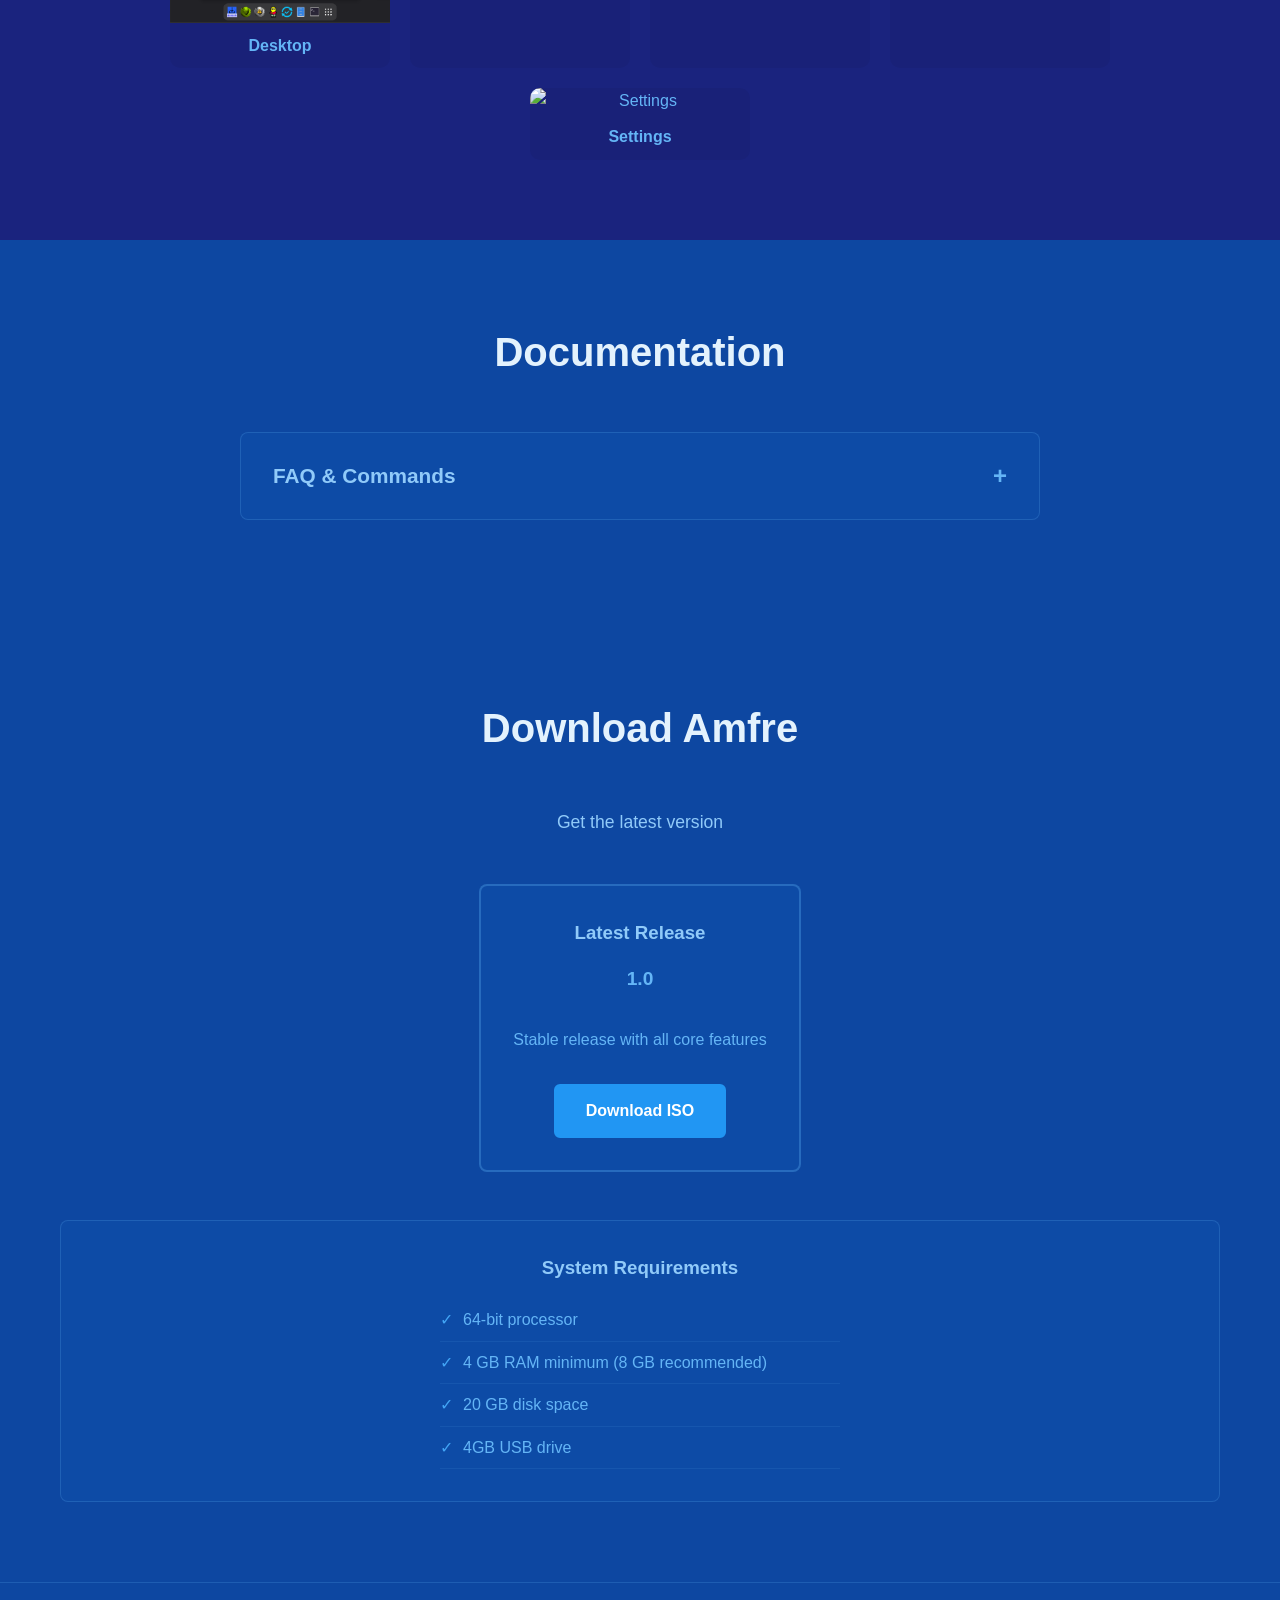
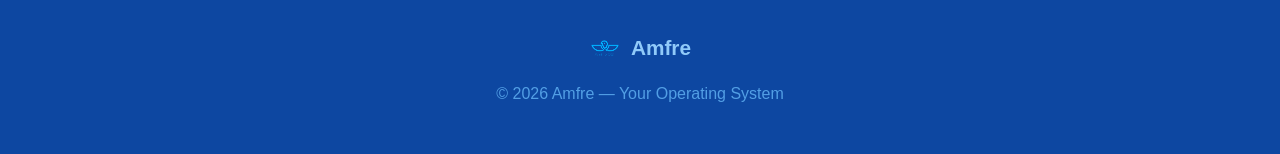
==== commit 9a7eae30: "Refactor slider to card layout with captions" ====
--- a/index.html
+++ b/index.html
@@ -10,54 +10,37 @@
 <link rel="icon" href="Assets/logo.png" type="image/png">
 
 <style>
-/* --- Slider and Captions --- */
-.slider-container{
-position:relative;
-max-width:1000px;
-margin:0 auto;
+/* --- Card Styles --- */
+.card-container{
+display:flex;
+flex-wrap:wrap;
+gap:20px;
+justify-content:center;
+margin-top:20px;
+}
+
+.card{
+background:rgba(0,0,0,0.05);
+border-radius:10px;
 overflow:hidden;
-}
-
-.slides{
-display:flex;
-transition:transform 0.5s ease-in-out;
-}
-
-.slide{
-min-width:100%;
-position:relative;
-}
-
-.slide img{
+width:220px;
+text-align:center;
+transition:transform 0.2s;
+}
+
+.card:hover{
+transform:scale(1.05);
+}
+
+.card img{
 width:100%;
 display:block;
 }
 
-.slide-caption{
-position:absolute;
-bottom:10px;
-left:20px;
-color:#fff;
-background:rgba(0,0,0,0.5);
-padding:5px 10px;
-border-radius:5px;
-}
-
-.slider-arrow{
-position:absolute;
-top:50%;
-transform:translateY(-50%);
-font-size:2em;
-color:#fff;
-background:rgba(0,0,0,0.3);
-border:none;
-cursor:pointer;
+.card-caption{
 padding:10px;
-z-index:10;
-}
-
-.slider-arrow.left{left:10px;}
-.slider-arrow.right{right:10px;}
+font-weight:bold;
+}
 
 /* --- Command Buttons --- */
 .command-container{
@@ -172,37 +155,31 @@
 <h2>Gallery</h2>
 <p class="gallery-description">See Amfre in action</p>
 
-<div class="slider-container">
-<div class="slides" id="slides">
-<div class="slide">
-<img src="Assets/1.png">
-<div class="slide-caption">Desktop</div>
-</div>
-
-<div class="slide">
-<img src="Assets/2.gif">
-<div class="slide-caption">Terminal</div>
-</div>
-
-<div class="slide">
-<img src="Assets/3.gif">
-<div class="slide-caption">Installer</div>
-</div>
-
-<div class="slide">
-<img src="Assets/4.gif">
-<div class="slide-caption">Applications</div>
-</div>
-
-<div class="slide">
-<img src="Assets/5.gif">
-<div class="slide-caption">Settings</div>
-</div>
-
-</div>
-
-<button class="slider-arrow left" onclick="prevSlide()">❮</button>
-<button class="slider-arrow right" onclick="nextSlide()">❯</button>
+<div class="card-container">
+<div class="card">
+<img src="Assets/1.png" alt="Desktop">
+<div class="card-caption">Desktop</div>
+</div>
+
+<div class="card">
+<img src="Assets/2.gif" alt="Terminal">
+<div class="card-caption">Terminal</div>
+</div>
+
+<div class="card">
+<img src="Assets/3.gif" alt="Installer">
+<div class="card-caption">Installer</div>
+</div>
+
+<div class="card">
+<img src="Assets/4.gif" alt="Applications">
+<div class="card-caption">Applications</div>
+</div>
+
+<div class="card">
+<img src="Assets/5.gif" alt="Settings">
+<div class="card-caption">Settings</div>
+</div>
 </div>
 </div>
 </section>
@@ -311,13 +288,6 @@
 function copyCommand(cmd){
 navigator.clipboard.writeText(cmd).then(()=>{alert("Copied: "+cmd);});
 }
-let currentSlide=0;
-const slides=document.getElementById('slides');
-const totalSlides=slides.children.length;
-function showSlide(index){slides.style.transform=`translateX(-${index*100}%)`;}
-function nextSlide(){currentSlide=(currentSlide+1)%totalSlides;showSlide(currentSlide);}
-function prevSlide(){currentSlide=(currentSlide-1+totalSlides)%totalSlides;showSlide(currentSlide);}
-setInterval(nextSlide,5000);
 </script>
 
 </body>
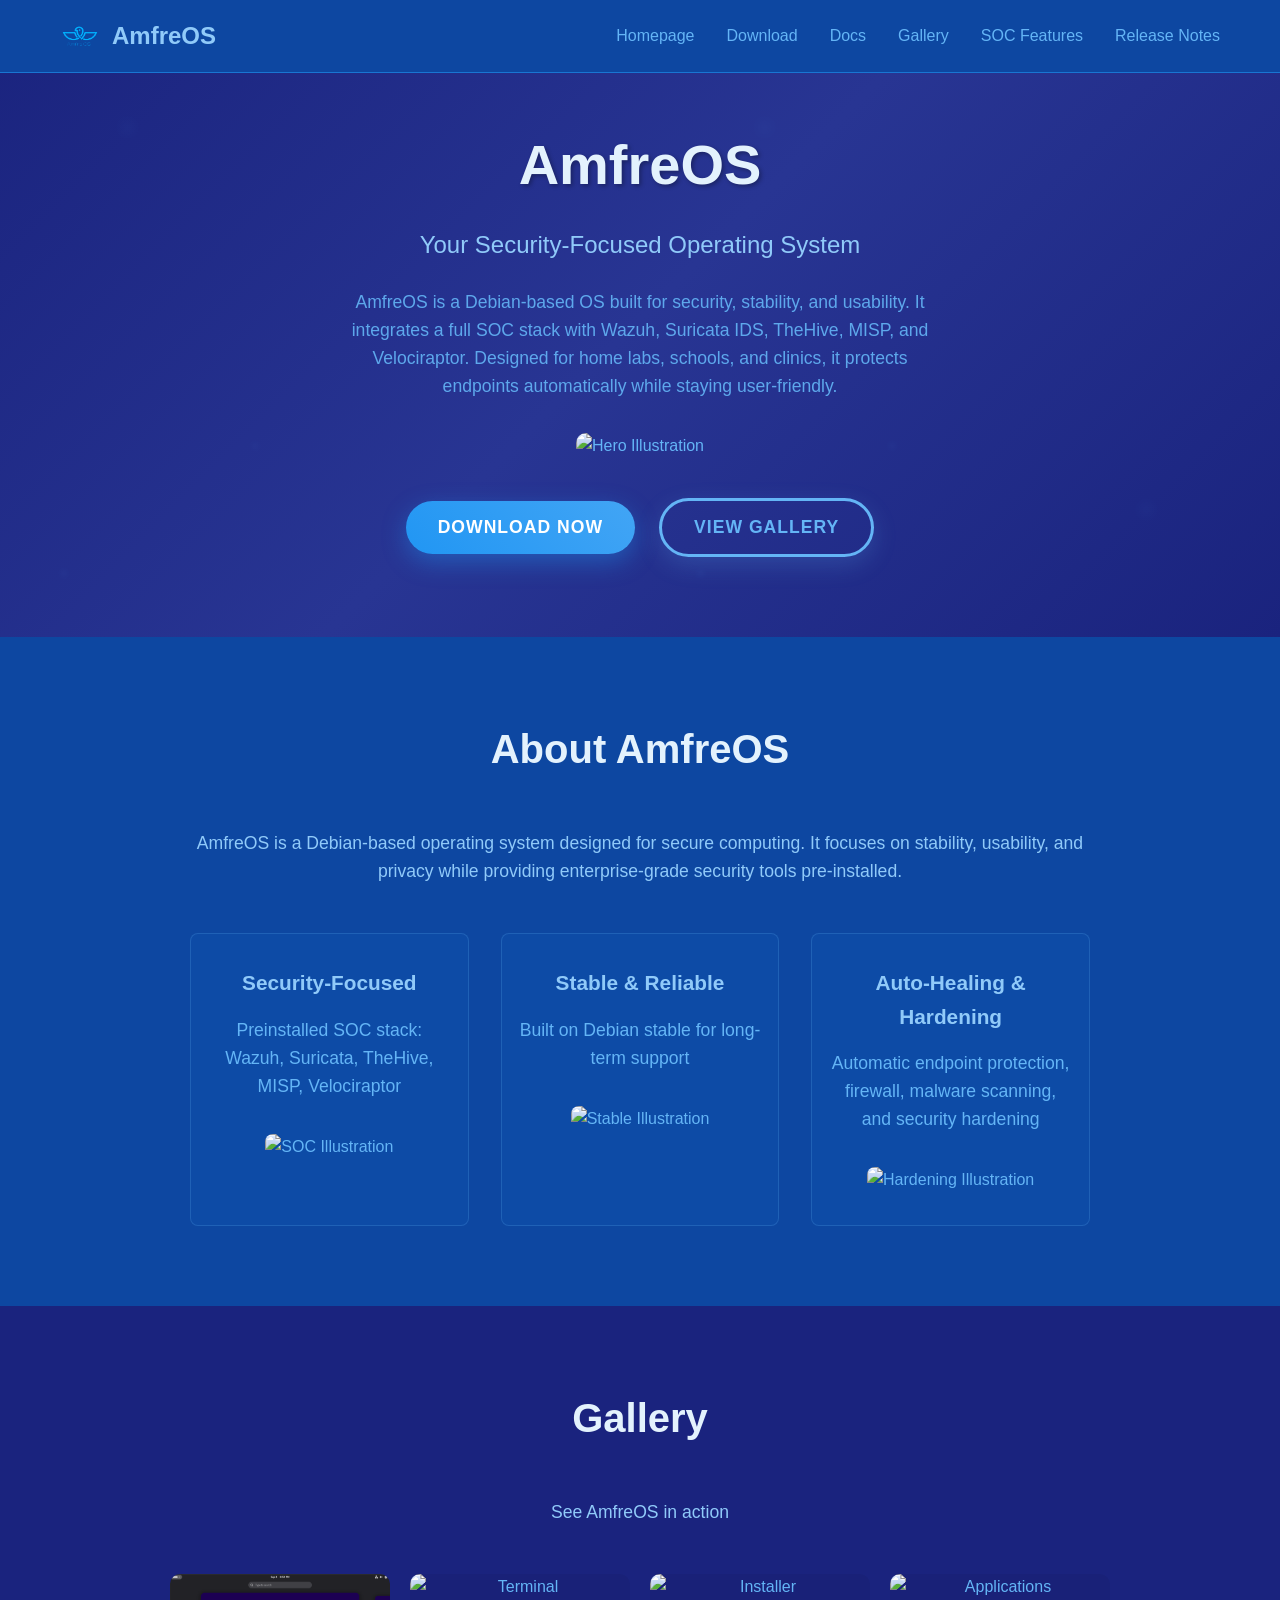
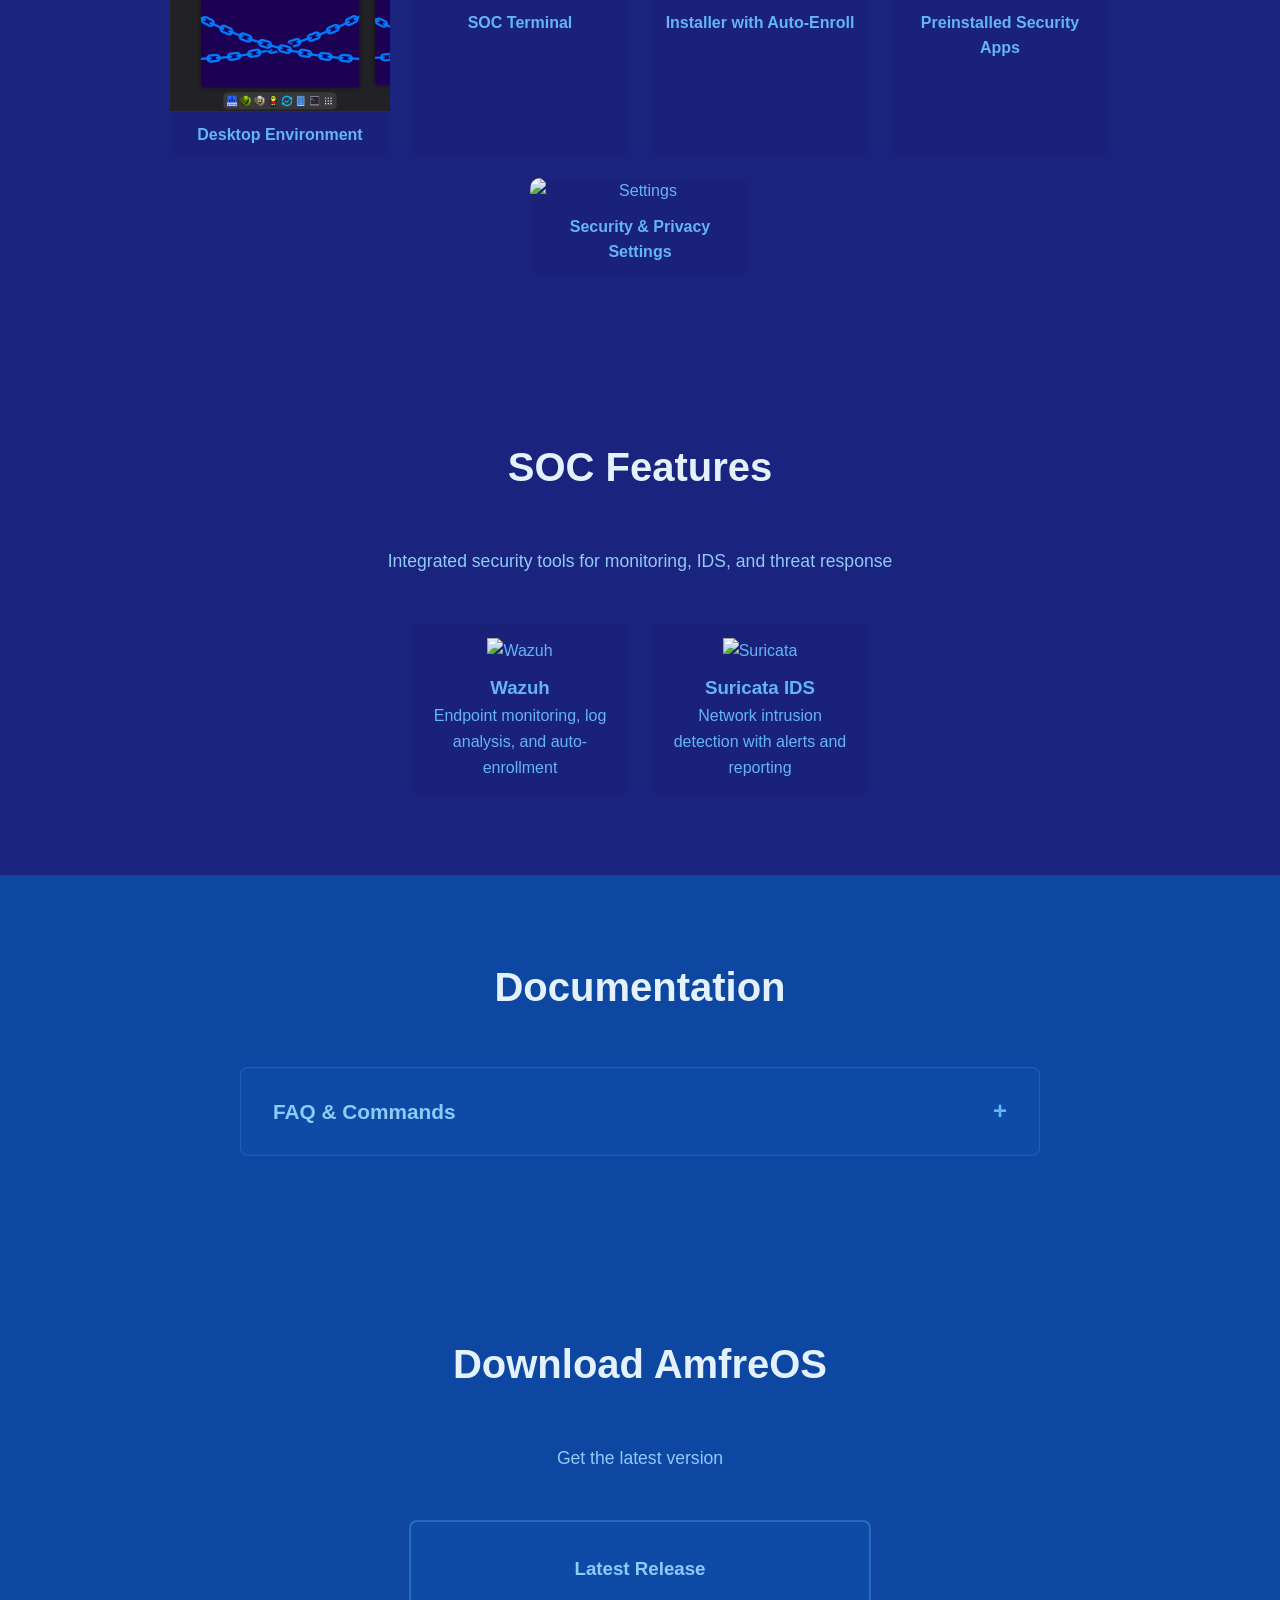
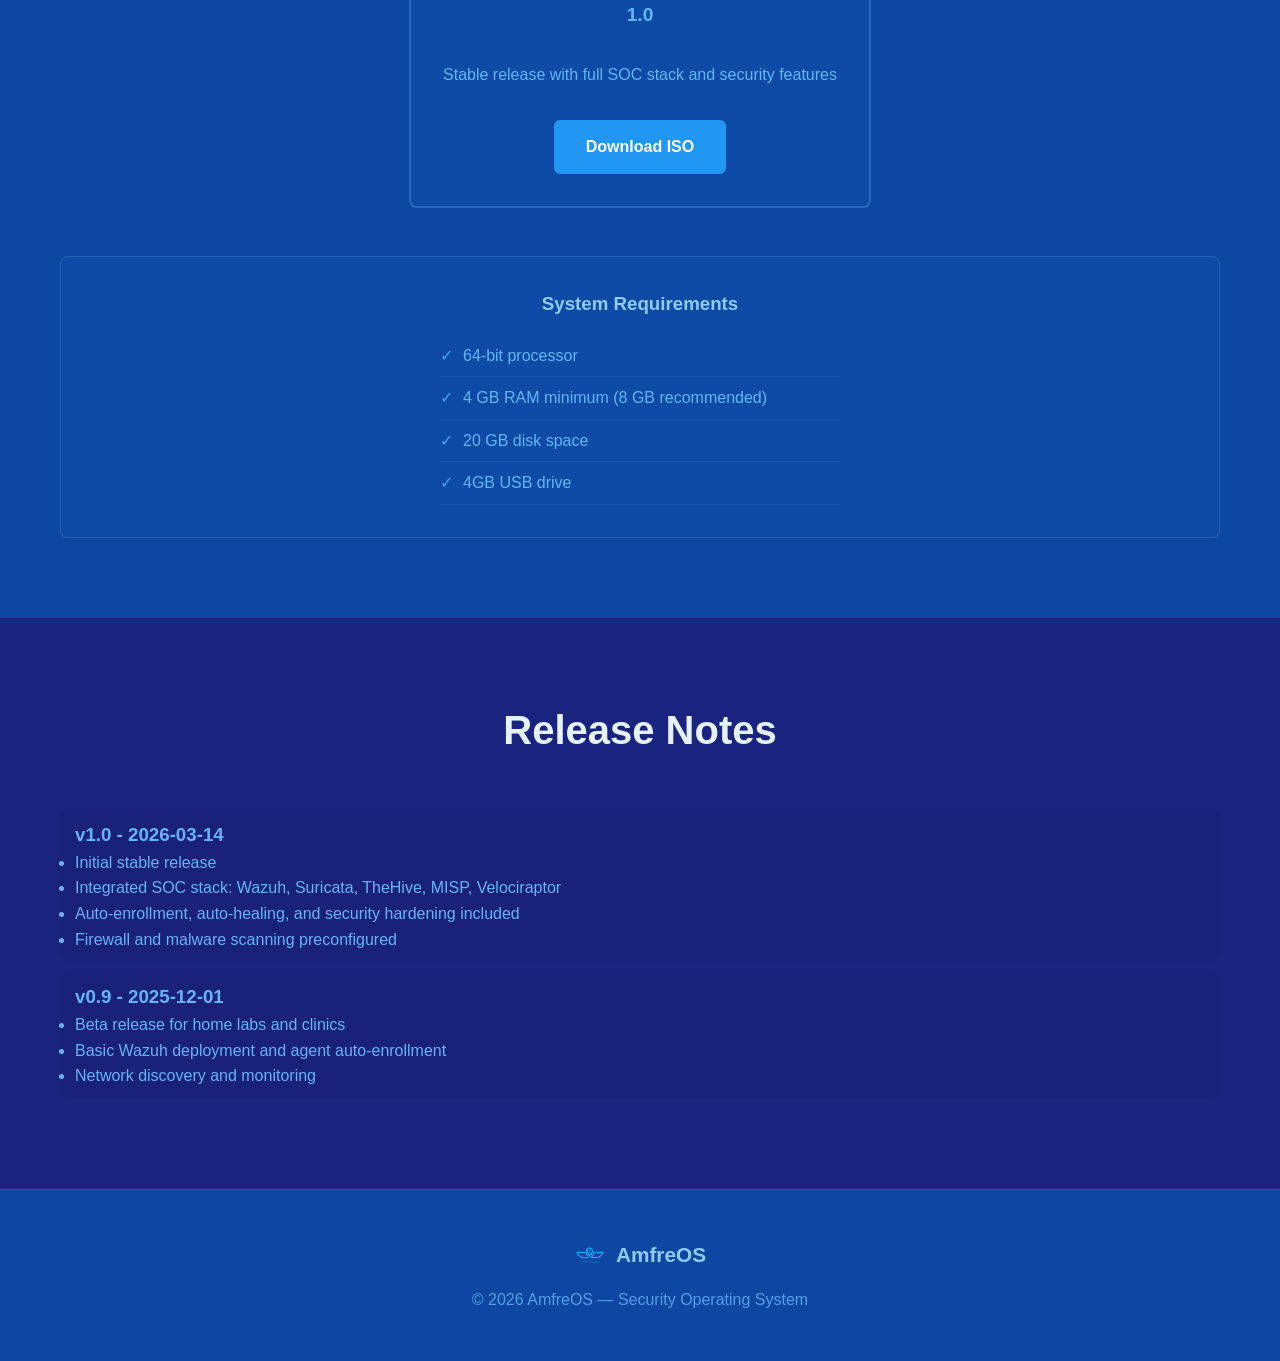
==== commit d5a33f6a: "Update branding and content for AmfreOS" ====
--- a/index.html
+++ b/index.html
@@ -4,7 +4,7 @@
 <meta charset="UTF-8">
 <meta name="viewport" content="width=device-width, initial-scale=1.0">
 
-<title>Amfre - Your Operating System</title>
+<title>AmfreOS - Your Security Operating System</title>
 
 <link rel="stylesheet" href="style.css">
 <link rel="icon" href="Assets/logo.png" type="image/png">
@@ -62,6 +62,33 @@
 flex-wrap:wrap;
 gap:20px;
 }
+
+/* --- SOC Feature Cards --- */
+.soc-card{
+background:rgba(0,0,0,0.05);
+border-radius:10px;
+padding:15px;
+width:220px;
+text-align:center;
+transition:transform 0.2s;
+}
+
+.soc-card:hover{
+transform:scale(1.05);
+}
+
+.soc-card img{
+width:80px;
+margin-bottom:10px;
+}
+
+/* --- Release Notes --- */
+.release-note{
+background:rgba(0,0,0,0.05);
+border-radius:10px;
+padding:10px 15px;
+margin-bottom:10px;
+}
 </style>
 
 </head>
@@ -72,8 +99,8 @@
 <nav class="navbar">
 <div class="nav-container">
 <div class="nav-logo">
-<img src="Assets/logo.png" alt="Amfre Logo">
-<span>Amfre</span>
+<img src="Assets/logo.png" alt="AmfreOS Logo">
+<span>AmfreOS</span>
 </div>
 <button class="menu-toggle" onclick="toggleMobileMenu()">
 <span></span>
@@ -85,6 +112,8 @@
 <li class="nav-item"><a href="#download" class="nav-link">Download</a></li>
 <li class="nav-item"><a href="#docs" class="nav-link">Docs</a></li>
 <li class="nav-item"><a href="#gallery" class="nav-link">Gallery</a></li>
+<li class="nav-item"><a href="#soc" class="nav-link">SOC Features</a></li>
+<li class="nav-item"><a href="#releases" class="nav-link">Release Notes</a></li>
 </ul>
 </div>
 </nav>
@@ -92,15 +121,14 @@
 <!-- HERO -->
 <section id="home" class="hero">
 <div class="container">
-<h1 class="hero-title">Amfre</h1>
-<p class="hero-subtitle">Your Operating System</p>
+<h1 class="hero-title">AmfreOS</h1>
+<p class="hero-subtitle">Your Security-Focused Operating System</p>
 <p class="hero-description">
-Amfre is a Debian-based operating system designed for stability,
-usability, and privacy. Built as a reliable daily driver with
-powerful tools and a clean Linux experience.
+AmfreOS is a Debian-based OS built for security, stability, and usability. 
+It integrates a full SOC stack with Wazuh, Suricata IDS, TheHive, MISP, and Velociraptor.
+Designed for home labs, schools, and clinics, it protects endpoints automatically while staying user-friendly.
 </p>
 
-<!-- Hero Illustration Placeholder -->
 <div style="margin-top:20px; text-align:center;">
 <img src="Assets/hero-placeholder.gif" alt="Hero Illustration" style="max-width:100%; border-radius:10px;">
 </div>
@@ -115,32 +143,31 @@
 <!-- ABOUT -->
 <section id="about" class="about">
 <div class="container">
-<h2>About Amfre</h2>
+<h2>About AmfreOS</h2>
 <div class="about-content">
 <div class="about-text">
 <p>
-Amfre is a Debian-based operating system designed for everyday computing.
-It focuses on stability, usability, and enhanced privacy while remaining
-lightweight and reliable.
+AmfreOS is a Debian-based operating system designed for secure computing. 
+It focuses on stability, usability, and privacy while providing enterprise-grade security tools pre-installed.
 </p>
 
 <div class="features">
 <div class="feature">
-<h3>Privacy Focused</h3>
-<p>Minimal telemetry and enhanced privacy tools</p>
-<img src="Assets/privacy-placeholder.gif" alt="Privacy Illustration" style="width:100%; max-width:250px; margin-top:10px; border-radius:8px;">
+<h3>Security-Focused</h3>
+<p>Preinstalled SOC stack: Wazuh, Suricata, TheHive, MISP, Velociraptor</p>
+<img src="Assets/security-placeholder.gif" alt="SOC Illustration" style="width:100%; max-width:250px; margin-top:10px; border-radius:8px;">
 </div>
 
 <div class="feature">
-<h3>Stable</h3>
-<p>Built on Debian stable for long-term reliability</p>
+<h3>Stable & Reliable</h3>
+<p>Built on Debian stable for long-term support</p>
 <img src="Assets/stable-placeholder.gif" alt="Stable Illustration" style="width:100%; max-width:250px; margin-top:10px; border-radius:8px;">
 </div>
 
 <div class="feature">
-<h3>Developer Friendly</h3>
-<p>Tools and scripts for developers and creators</p>
-<img src="Assets/developer-placeholder.gif" alt="Developer Illustration" style="width:100%; max-width:250px; margin-top:10px; border-radius:8px;">
+<h3>Auto-Healing & Hardening</h3>
+<p>Automatic endpoint protection, firewall, malware scanning, and security hardening</p>
+<img src="Assets/hardening-placeholder.gif" alt="Hardening Illustration" style="width:100%; max-width:250px; margin-top:10px; border-radius:8px;">
 </div>
 
 </div>
@@ -153,34 +180,54 @@
 <section id="gallery" class="gallery">
 <div class="container">
 <h2>Gallery</h2>
-<p class="gallery-description">See Amfre in action</p>
+<p class="gallery-description">See AmfreOS in action</p>
 
 <div class="card-container">
 <div class="card">
 <img src="Assets/1.png" alt="Desktop">
-<div class="card-caption">Desktop</div>
+<div class="card-caption">Desktop Environment</div>
 </div>
 
 <div class="card">
 <img src="Assets/2.gif" alt="Terminal">
-<div class="card-caption">Terminal</div>
+<div class="card-caption">SOC Terminal</div>
 </div>
 
 <div class="card">
 <img src="Assets/3.gif" alt="Installer">
-<div class="card-caption">Installer</div>
+<div class="card-caption">Installer with Auto-Enroll</div>
 </div>
 
 <div class="card">
 <img src="Assets/4.gif" alt="Applications">
-<div class="card-caption">Applications</div>
+<div class="card-caption">Preinstalled Security Apps</div>
 </div>
 
 <div class="card">
 <img src="Assets/5.gif" alt="Settings">
-<div class="card-caption">Settings</div>
-</div>
-</div>
+<div class="card-caption">Security & Privacy Settings</div>
+</div>
+</div>
+</div>
+</section>
+
+<!-- SOC FEATURES -->
+<section id="soc" class="soc">
+<div class="container">
+<h2>SOC Features</h2>
+<p class="gallery-description">Integrated security tools for monitoring, IDS, and threat response</p>
+
+<div class="card-container">
+<div class="soc-card">
+<img src="Assets/wazuh.png" alt="Wazuh">
+<h3>Wazuh</h3>
+<p>Endpoint monitoring, log analysis, and auto-enrollment</p>
+</div>
+
+<div class="soc-card">
+<img src="Assets/suricata.png" alt="Suricata">
+<h3>Suricata IDS</h3>
+<p>Network intrusion detection with alerts and reporting</p>
 </div>
 </section>
 
@@ -197,29 +244,39 @@
 </div>
 
 <div class="doc-content" id="faq">
-<p><strong>Q: What is Amfre?</strong></p>
-<p>Amfre is a Debian-based operating system focused on
-stability, usability and privacy.</p>
-
-<p><strong>Q: Is Amfre beginner friendly?</strong></p>
-<p>Yes. It works out of the box and follows standard
-Debian workflows.</p>
-
-<p><strong>Q: Is Amfre open source?</strong></p>
-<p>Yes. It is built entirely on open-source software.</p>
-
-<h3>Amfre Commands</h3>
+<p><strong>Q: What is AmfreOS?</strong></p>
+<p>AmfreOS is a Debian-based OS with integrated SOC tools for endpoint monitoring, IDS, threat intelligence, and forensic analysis.</p>
+
+<p><strong>Q: Who is it for?</strong></p>
+<p>Home labs, schools, clinics, and small offices seeking secure computing environments.</p>
+
+<p><strong>Q: Key Security Features?</strong></p>
+<ul>
+<li>Automatic Wazuh agent enrollment</li>
+<li>Network auto-discovery and clustering</li>
+<li>Firewall (UFW) & intrusion prevention (Fail2Ban)</li>
+<li>Malware scanning (ClamAV, rkhunter, chkrootkit)</li>
+<li>Auto-healing and hardening scripts</li>
+</ul>
+
+<h3>AmfreOS Commands</h3>
 
 <div class="command-container">
-<code>sudo install-update</code>
-<button onclick="copyCommand('sudo install-update')">Copy</button>
-<img src="Assets/install-update.gif" alt="Install Update GIF" style="width:100px; margin-left:10px;">
+<code>sudo amfreos-deploy</code>
+<button onclick="copyCommand('sudo amfreos-deploy')">Copy</button>
+<img src="Assets/deploy.gif" alt="Deploy GIF" style="width:100px; margin-left:10px;">
 </div>
 
 <div class="command-container">
-<code>amfre-fetch</code>
-<button onclick="copyCommand('amfre-fetch')">Copy</button>
-<img src="Assets/amfre-fetch.gif" alt="Fetch GIF" style="width:100px; margin-left:10px;">
+<code>sudo amfreos-heal</code>
+<button onclick="copyCommand('sudo amfreos-heal')">Copy</button>
+<img src="Assets/heal.gif" alt="Heal GIF" style="width:100px; margin-left:10px;">
+</div>
+
+<div class="command-container">
+<code>sudo amfreos-dashboard</code>
+<button onclick="copyCommand('sudo amfreos-dashboard')">Copy</button>
+<img src="Assets/dashboard.gif" alt="Dashboard GIF" style="width:100px; margin-left:10px;">
 </div>
 
 </div>
@@ -231,14 +288,14 @@
 <!-- DOWNLOAD -->
 <section id="download" class="download">
 <div class="container">
-<h2>Download Amfre</h2>
+<h2>Download AmfreOS</h2>
 <p class="download-description">Get the latest version</p>
 
 <div class="download-options">
 <div class="download-card">
 <h3>Latest Release</h3>
 <p class="version">1.0</p>
-<p>Stable release with all core features</p>
+<p>Stable release with full SOC stack and security features</p>
 <a href="https://sourceforge.net/projects/amfreos/" target="_blank" class="btn btn-primary">Download ISO</a>
 </div>
 </div>
@@ -255,15 +312,42 @@
 </div>
 </section>
 
+<!-- RELEASE NOTES -->
+<section id="releases" class="releases">
+<div class="container">
+<h2>Release Notes</h2>
+
+<div class="release-note">
+<h3>v1.0 - 2026-03-14</h3>
+<ul>
+<li>Initial stable release</li>
+<li>Integrated SOC stack: Wazuh, Suricata, TheHive, MISP, Velociraptor</li>
+<li>Auto-enrollment, auto-healing, and security hardening included</li>
+<li>Firewall and malware scanning preconfigured</li>
+</ul>
+</div>
+
+<div class="release-note">
+<h3>v0.9 - 2025-12-01</h3>
+<ul>
+<li>Beta release for home labs and clinics</li>
+<li>Basic Wazuh deployment and agent auto-enrollment</li>
+<li>Network discovery and monitoring</li>
+</ul>
+</div>
+
+</div>
+</section>
+
 <!-- FOOTER -->
 <footer class="footer">
 <div class="container">
 <div class="footer-content">
 <div class="footer-logo">
 <img src="Assets/logo.png">
-<span>Amfre</span>
-</div>
-<p>&copy; 2026 Amfre — Your Operating System</p>
+<span>AmfreOS</span>
+</div>
+<p>&copy; 2026 AmfreOS — Security Operating System</p>
 </div>
 </div>
 </footer>
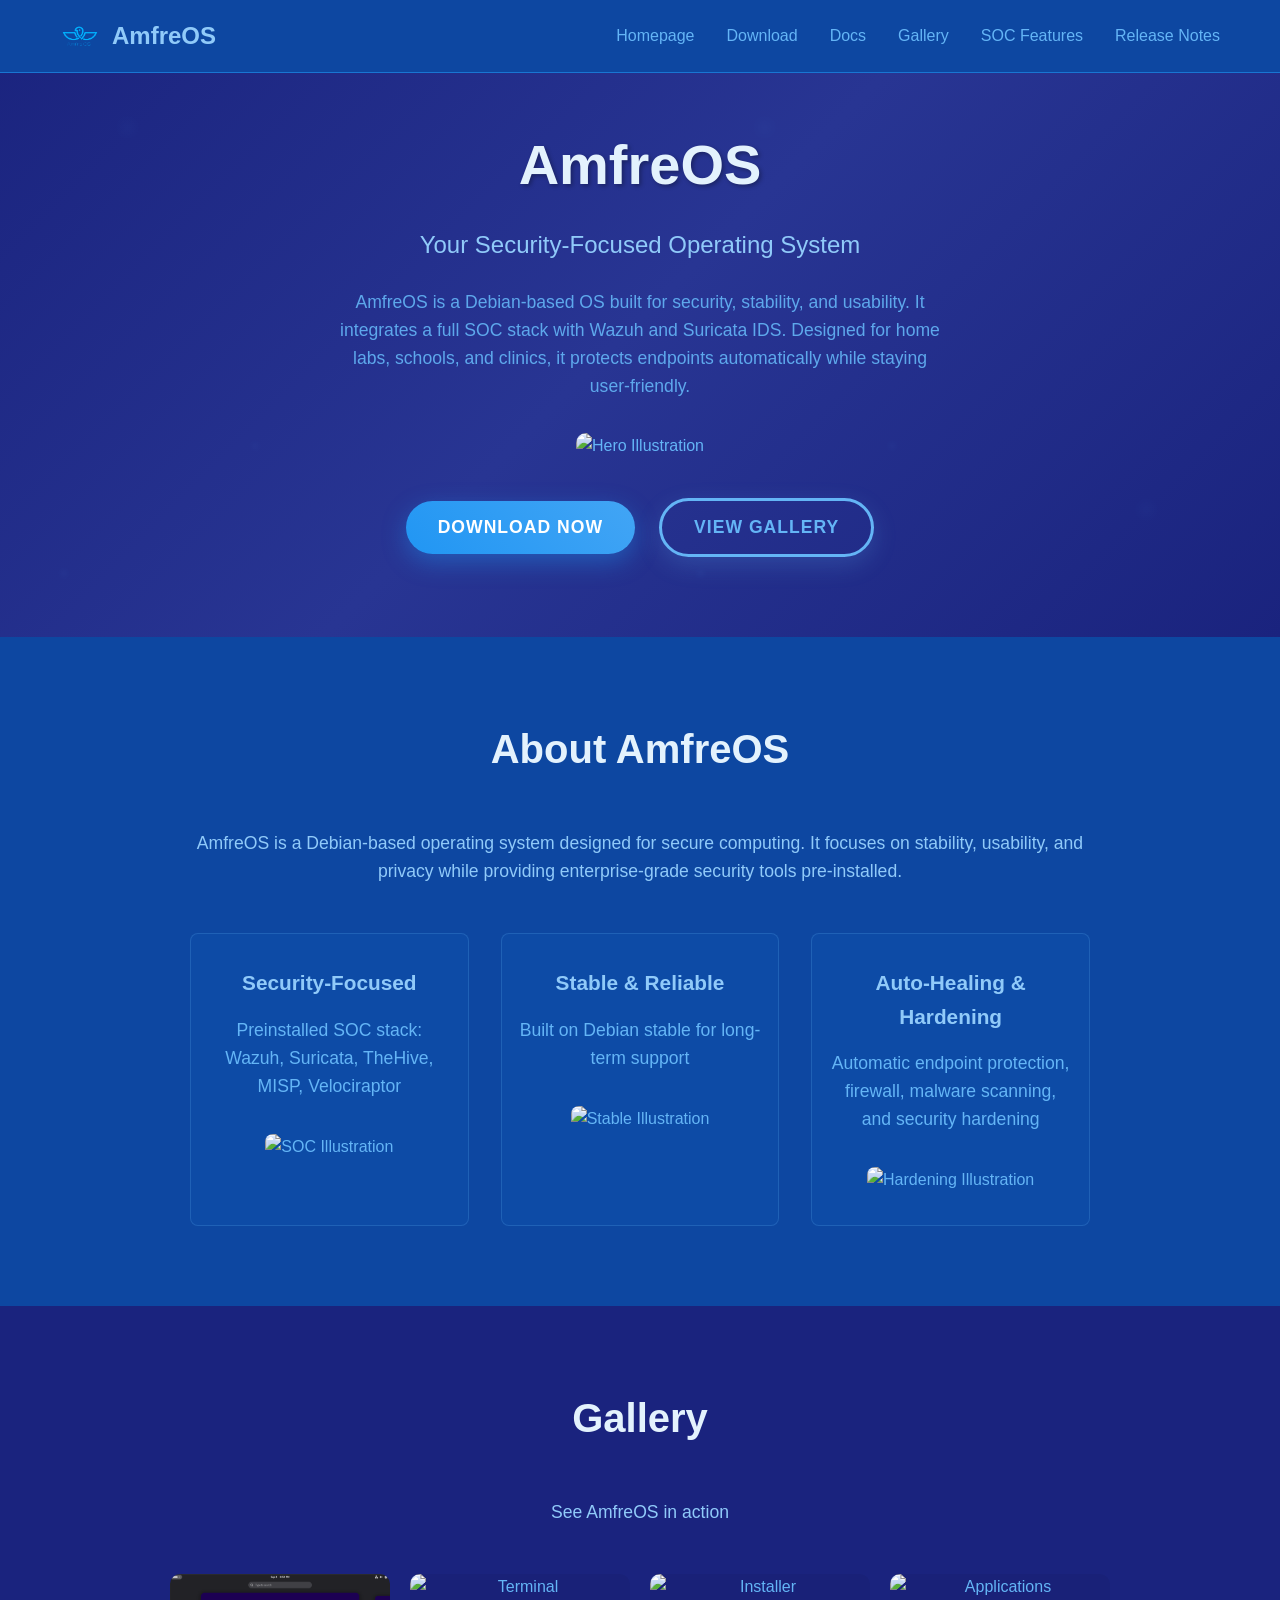
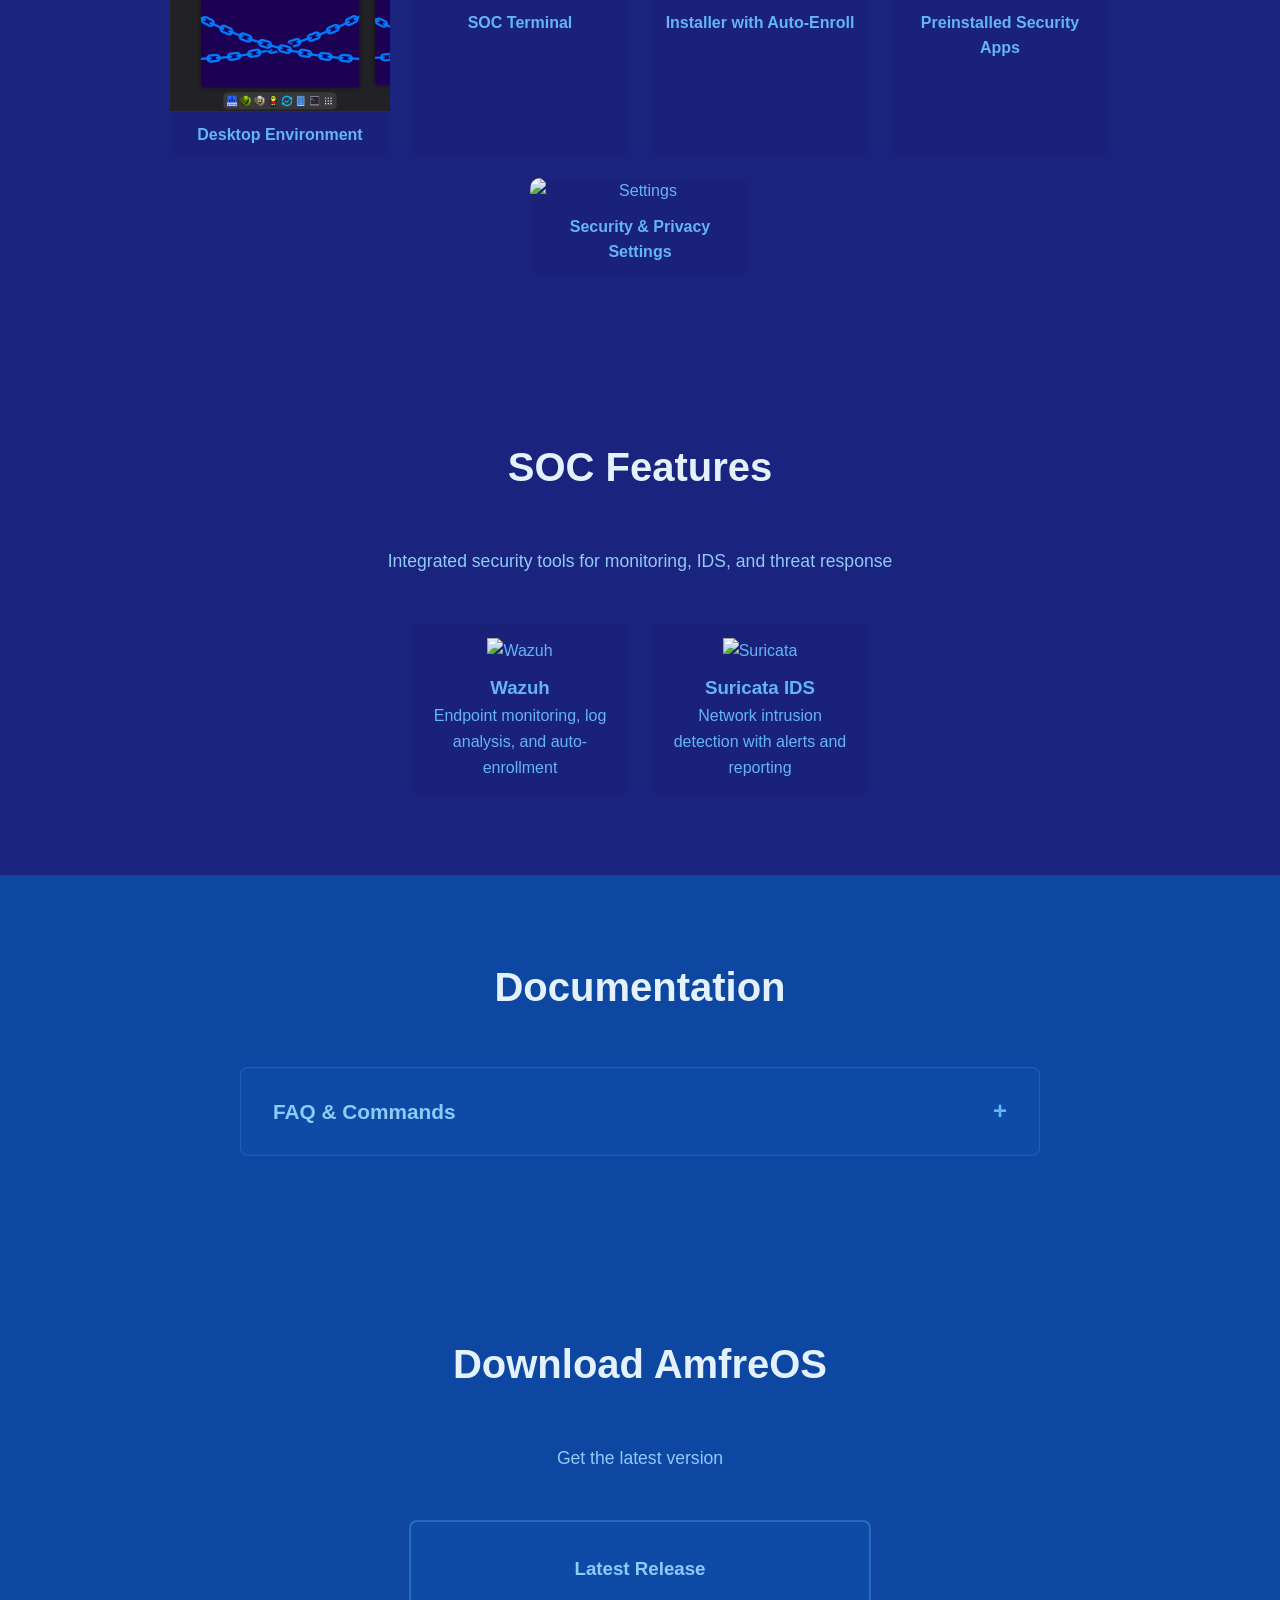
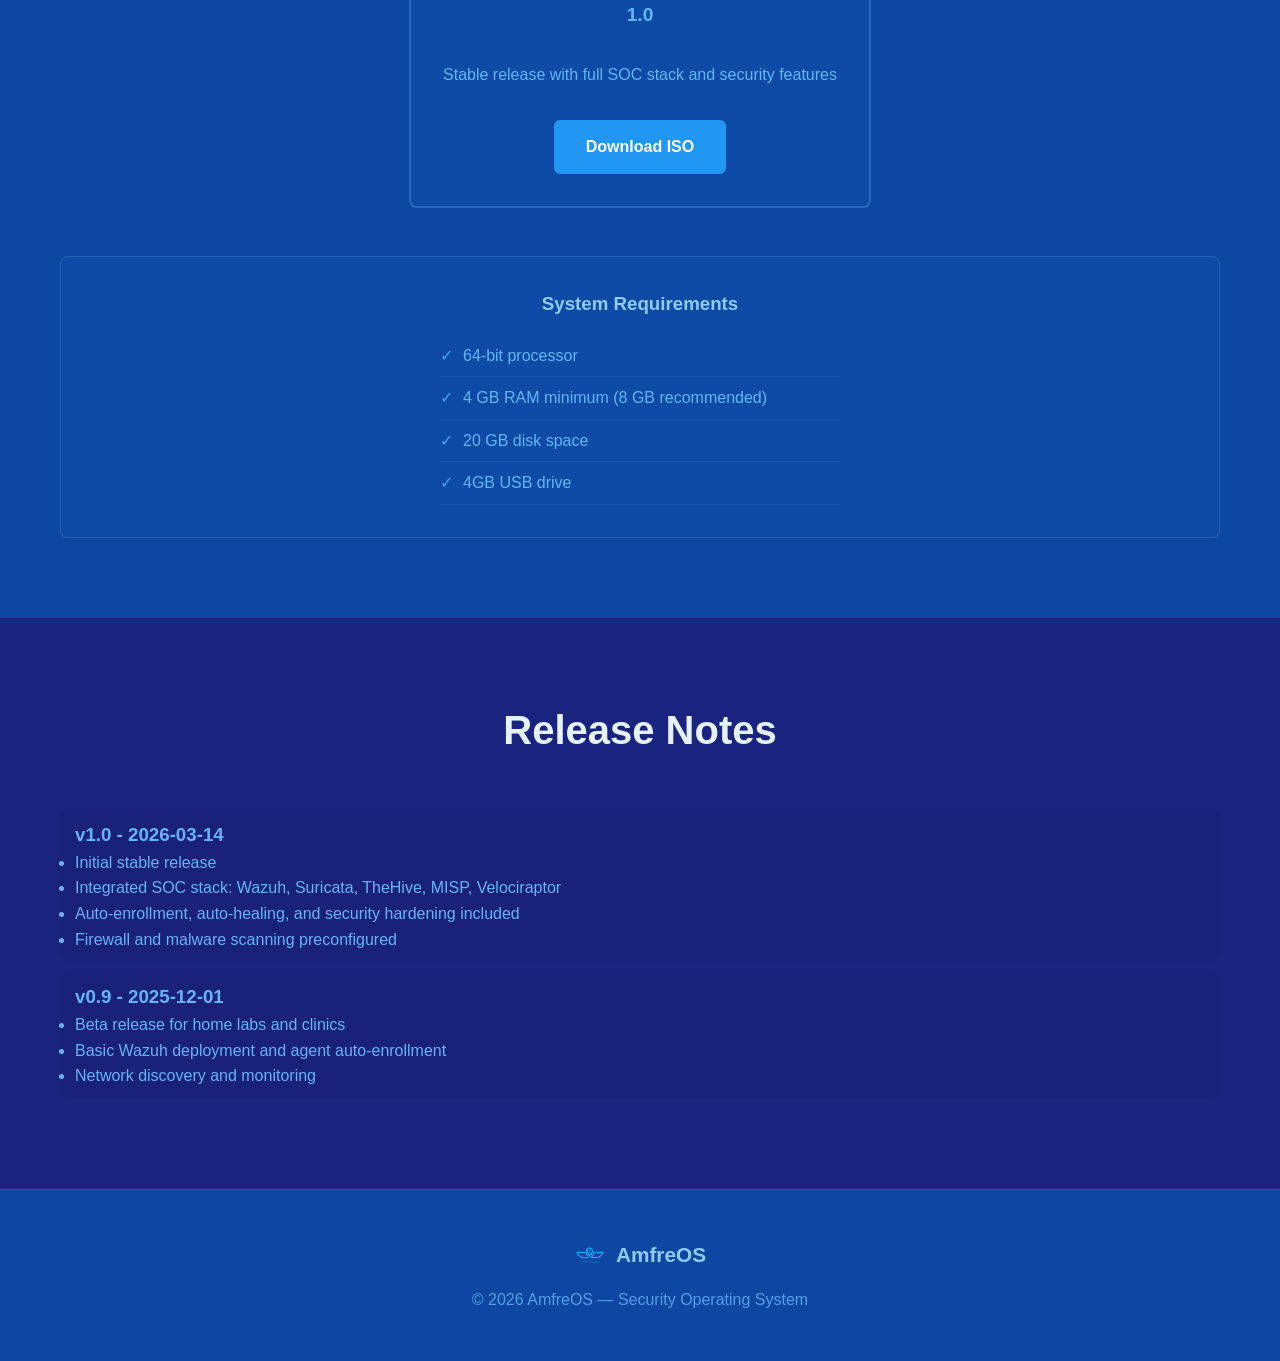
==== commit 92633c67: "Update SOC stack description and add security command Removed mention of Velociraptor from the SOC s" ====
--- a/index.html
+++ b/index.html
@@ -125,7 +125,7 @@
 <p class="hero-subtitle">Your Security-Focused Operating System</p>
 <p class="hero-description">
 AmfreOS is a Debian-based OS built for security, stability, and usability. 
-It integrates a full SOC stack with Wazuh, Suricata IDS, TheHive, MISP, and Velociraptor.
+It integrates a full SOC stack with Wazuh and Suricata IDS.
 Designed for home labs, schools, and clinics, it protects endpoints automatically while staying user-friendly.
 </p>
 
@@ -278,6 +278,11 @@
 <button onclick="copyCommand('sudo amfreos-dashboard')">Copy</button>
 <img src="Assets/dashboard.gif" alt="Dashboard GIF" style="width:100px; margin-left:10px;">
 </div>
+  <div class="command-container">
+<code>sudo amfreos-security</code>
+<button onclick="copyCommand('sudo amfreos-dashboard')">Copy</button>
+<img src="Assets/dashboard.gif" alt="Dashboard GIF" style="width:100px; margin-left:10px;">
+</div>
 
 </div>
 </div>
